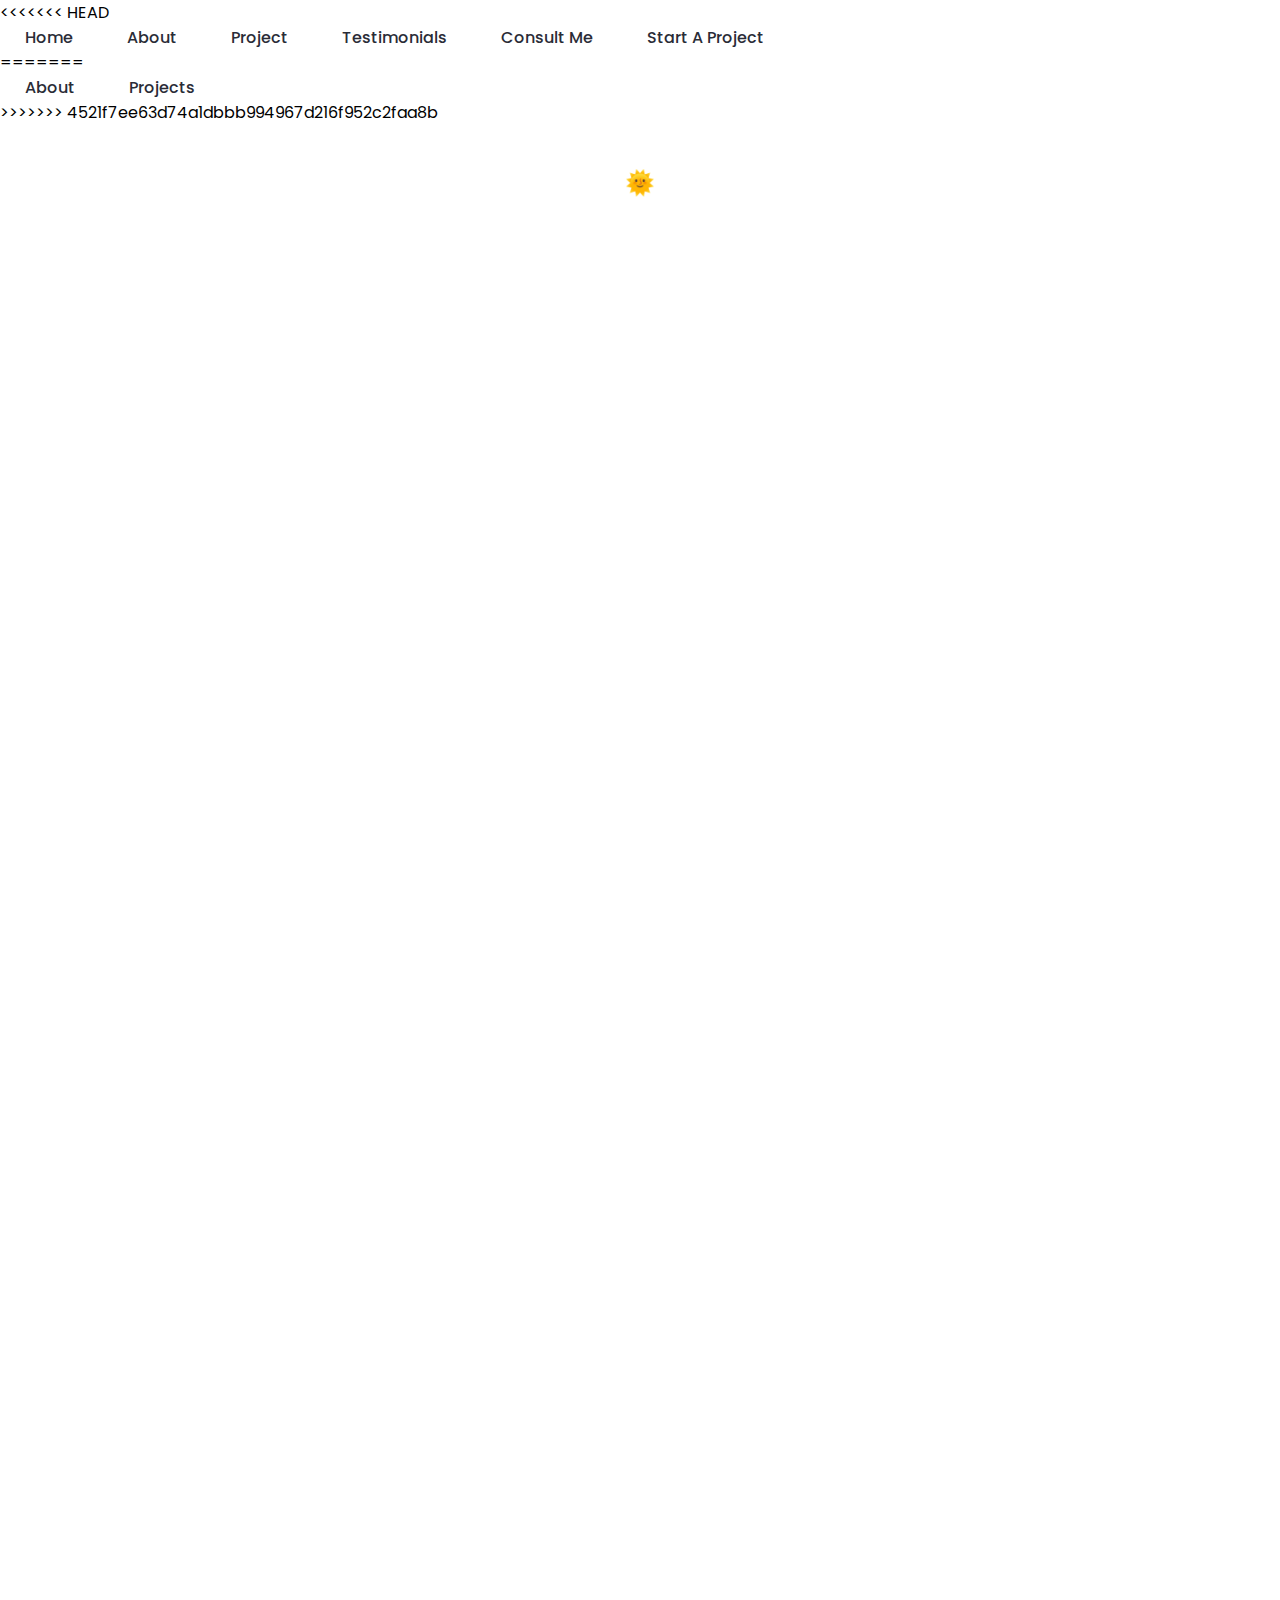
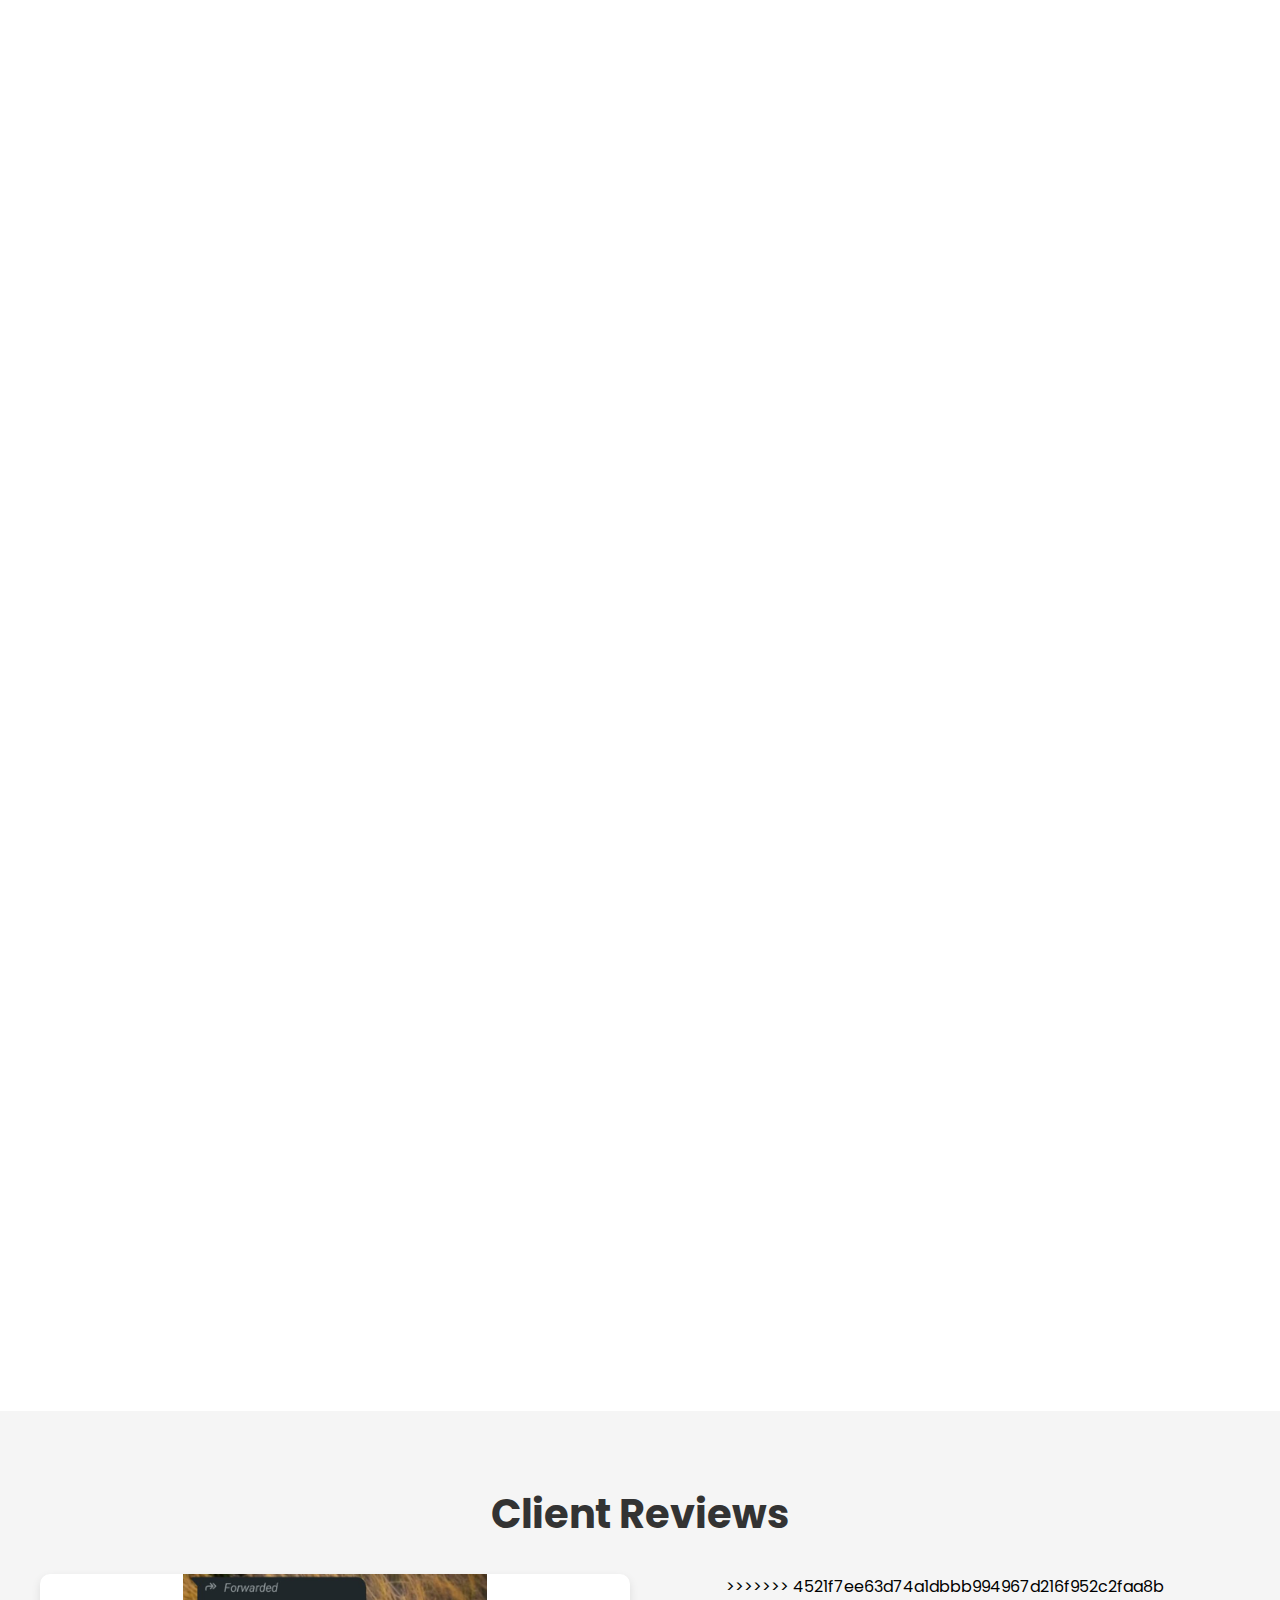
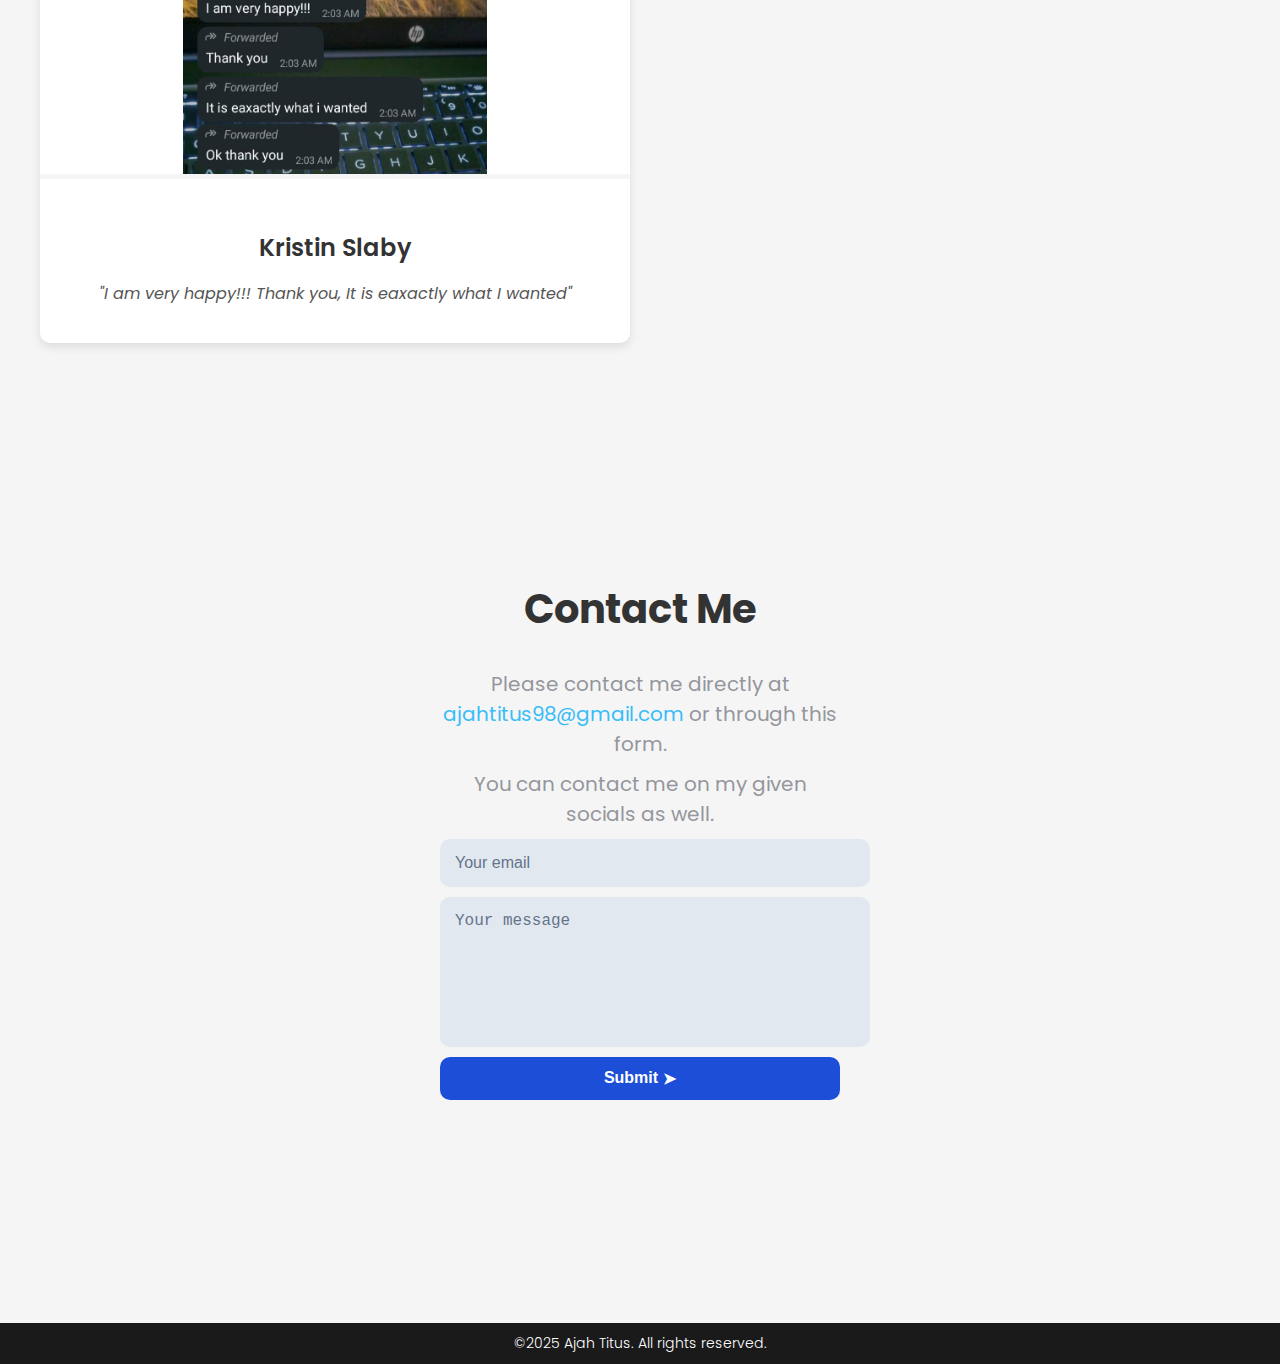
==== index.html @ f2bae0a9 "resolve conflicts" ====
<!DOCTYPE html>
<html lang="en">
  <head>
    <meta charset="UTF-8" />
    <meta name="viewport" content="width=device-width, initial-scale=1.0" />
    <title>Ajah Titus Portfolio</title>
    <link rel="icon" href="image/favicon.jpg" type="image/png" />
    <link rel="stylesheet" href="styles.css" />

    <link
      href="https://fonts.googleapis.com/css2?family=Poppins:wght@300;400;600&display=swap"
      rel="stylesheet"
    />
    <!-- AOS CSS -->
    <link
      href="https://cdn.jsdelivr.net/npm/aos@2.3.4/dist/aos.css"
      rel="stylesheet"
    />

    <!-- AOS JavaScript -->
    <script src="https://cdn.jsdelivr.net/npm/aos@2.3.4/dist/aos.js"></script>
  </head>
  <body>
    <!-- Navbar -->
<<<<<<< HEAD
    <div class="navbar">
      <div class="navbar-links" id="navbarLinks">
        <a href="index.html">Home</a>
        <a href="index.html#about">About</a>
        <a href="index.html#projects">Project</a>
        <a href="index.html#testimonials">Testimonials</a>
        <a href="consult-me.html">Consult Me</a>
        <a href="start-a-project.html">Start A Project</a>
      </div>
      <div class="menu-icon" id="menuIcon">☰</div>
      <div class="dropdown-menu" id="dropdownMenu">
        <a href="/index.html">Home</a>
        <a href="index.html#about">About</a>
        <a href="index.html#projects">Project</a>
        <a href="index.html#testimonials">Testimonials</a>
        <a href="start-a-project.html">Start A Project</a>
      </div>
    </div>
=======
<div class="navbar">
  <div class="navbar-links" id="navbarLinks">
    <a href="#about">About</a>
    <a href="#projects">Projects</a>
  </div>
  <div class="menu-icon" id="menuIcon">☰</div>
  <div class="dropdown-menu" id="dropdownMenu">
    <a href="#about">About</a>
    <a href="#projects">Projects</a>
  </div>
</div>
>>>>>>> 4521f7ee63d74a1dbbb994967d216f952c2faa8b

    <!-- Dark mode toggle button -->
    <div class="darkmode-switch" id="darkmodeSwitch">
      <label for="darkmode-toggle" id="darkmode-icon">🌞</label>
      <input type="checkbox" id="darkmode-toggle" />
    </div>

    <!-- Main Content -->
    <div class="container">
      <div class="text-section">
        <div class="greeting" id="greeting">
          <p>Hi there! 👋</p>
          <button id="dismissGreeting">Dismiss</button>
        </div>

        <div class="header" data-aos="fade-down">HI!</div>
        <div class="name" data-aos="fade-up" data-aos-delay="200">
          <span class="name-prefix">MY NAME IS </span>
          <span class="name-main">AJAH TITUS</span>
        </div>
<<<<<<< HEAD
        <div class="description" data-aos="fade-up" data-aos-delay="400">
=======
        <div class="description">
>>>>>>> 4521f7ee63d74a1dbbb994967d216f952c2faa8b
          A Full-Stack developer with a focus on both frontend and backend
          development for websites, and I find great enjoyment in building and
          coding web applications.
        </div>
<<<<<<< HEAD

        <div class="cta-section" data-aos="zoom-in" data-aos-delay="600">
          <a href="#contact-title" class="primary-btn">Contact me here →</a>
          <button
            class="secondary-btn"
            onclick="window.location.href='https://titus-dev.vercel.app//cv/Ajah-Titus-CV.pdf'"
          >
            Download Resume
            <img
              src="icon/download.gif"
              alt="Download Icon"
              width="16"
              height="16"
            />
          </button>

          <div class="social-icons" data-aos="fade-up" data-aos-delay="800">
            <a
              href="https://www.linkedin.com/in/ajah-titus-836078255/"
              target="_blank"
              class="social-icon"
            >
              <img
                src="icon/linkedin-svgrepo-com.svg"
                alt="LinkedIn"
                width="24"
                height="24"
              />
            </a>
            <a
              href="https://github.com/ajahtitus/"
              target="_blank"
              class="social-icon"
            >
              <img
                src="icon/icons8-github.svg"
                alt="GitHub"
                width="24"
                height="24"
              />
            </a>
            <a
              href="https://x.com/NoHitchCode"
              target="_blank"
              class="social-icon"
            >
              <img
                src="icon/icons8-x.svg"
                alt="Close Icon"
                width="24"
                height="24"
              />
            </a>
          </div>
        </div>
=======
        <div class="socials">
          <a href="https://github.com/ajahtitus/" target="_blank">
            <img src="icon/icons8-github.svg" alt="GitHub" width="24" height="24">
          </a>
          <a href="https://www.facebook.com/titus.ajah.108" target="_blank">
            <img src="icon/facebook-svgrepo-com.svg" alt="Facebook" width="24" height="24">
          </a>
          <a href="https://x.com/NoHitchCode" target="_blank">
            <img src="icon/icons8-x.svg" alt="Twitter" width="24" height="24">
          </a>
          <a href="https://www.linkedin.com/in/ajah-titus-836078255/" target="_blank">
            <img src="icon/linkedin-svgrepo-com.svg" alt="LinkedIn" width="24" height="24">
          </a>
          <a href="#" target="_blank">
            <img src="icon/profile-svgrepo-com.svg" alt="Resume" width="24" height="24">
          </a>
        </div>        
        
>>>>>>> 4521f7ee63d74a1dbbb994967d216f952c2faa8b
      </div>
      <div class="emoji" data-aos="flip-left" data-aos-delay="1000">
        <img src="image/avatar-image.png" alt="Avatar" />
      </div>
    </div>
    <div
      class="about-me-container"
      style="
        display: flex;
        gap: 50px;
        margin-top: 40px;
        align-items: flex-start;
        max-width: 1200px;
        margin: 0 auto;
      "
    >
      <!-- Image Section -->
      <div class="about-image" style="flex: 1; text-align: center">
        <img
          src="image/about-image.jpeg"
          alt="About Image"
          style="width: 100%; max-width: 300px; border-radius: 10px"
        />
        <!-- My Skills -->
      </div>

      <!-- About Me Section -->
      <div
        id="about"
        class="about-me-text"
        style="flex: 2; text-align: left"
        data-aos="fade-up"
        data-aos-delay="200"
      >
        <h2
          style="font-size: 2rem; font-weight: bold; margin-bottom: 20px"
          data-aos="fade-up"
          data-aos-delay="400"
        >
          About Me
        </h2>
<<<<<<< HEAD
        <p
          style="font-size: 1.1rem; line-height: 1.8; max-width: 700px"
          data-aos="fade-up"
          data-aos-delay="600"
        >
          I am a passionate Full-Stack software developer with over six years of
          experience in the industry, based in Nigeria. My expertise spans PHP,
          jQuery, Bootstrap, HTML, and CSS. I enjoy building web applications
          and am always eager to learn new technologies. I have excellent
          communication skills, which enables me to effectively communicate with
          people from diverse backgrounds. I'm open to job opportunities where I
          can contribute my skills, learn, and grow. If you have an opportunity
          that aligns with my experience, feel free to reach out! <br />
=======
        <p style="font-size: 1.1rem; line-height: 1.8; max-width: 700px">
          I am a passionate Full-Stack software developer with over six years of 
          experience in the industry, based in Nigeria. My expertise spans PHP, jQuery, Bootstrap,
          HTML, and CSS. I enjoy building web applications and am always eager
          to learn new technologies. I have excellent communication skills,
          which enables me to effectively communicate with people from diverse
          backgrounds. I'm open to job opportunities where I can contribute my
          skills, learn, and grow. If you have an opportunity that aligns with
          my experience, feel free to reach out! <br />
>>>>>>> 4521f7ee63d74a1dbbb994967d216f952c2faa8b
          <br />
          I’m currently learning...
        </p>
        <span
          class="font-bold text-primaryBlue"
          data-aos="fade-up"
          data-aos-delay="800"
          >ReactJs and NodeJs</span
        >
      </div>
    </div>
    <div class="skills-section" data-aos="fade-up" data-aos-delay="200">
      <h3>My skills</h3>
      <div class="skills-grid">
        <div class="skill-card" data-aos="zoom-in" data-aos-delay="400">
          <img
            src="https://cdn-icons-png.flaticon.com/512/732/732212.png"
            alt="HTML"
          />
          <span>HTML</span>
        </div>
        <div class="skill-card" data-aos="zoom-in" data-aos-delay="500">
          <img
            src="https://cdn-icons-png.flaticon.com/512/732/732190.png"
            alt="CSS"
          />
          <span>CSS</span>
        </div>
        <div class="skill-card" data-aos="zoom-in" data-aos-delay="600">
          <img
            src="https://cdn-icons-png.flaticon.com/512/5968/5968292.png"
            alt="JavaScript"
          />
          <span>JavaScript</span>
        </div>
        <div class="skill-card" data-aos="zoom-in" data-aos-delay="700">
          <img
            src="https://cdn-icons-png.flaticon.com/512/1126/1126012.png"
            alt="Bootstrap"
          />
          <span>Bootstrap</span>
        </div>
        <div class="skill-card" data-aos="zoom-in" data-aos-delay="800">
          <img
            src="https://cdn-icons-png.flaticon.com/512/5968/5968617.png"
            alt="Tailwind CSS"
          />
          <span>Tailwind</span>
        </div>
        <div class="skill-card" data-aos="zoom-in" data-aos-delay="900">
          <img src="icon/git.svg" alt="Git" />
          <span>Git</span>
        </div>
        <div class="skill-card" data-aos="zoom-in" data-aos-delay="1000">
          <img
            src="https://cdn-icons-png.flaticon.com/512/733/733553.png"
            alt="GitHub"
          />
          <span>GitHub</span>
        </div>
        <div class="skill-card" data-aos="zoom-in" data-aos-delay="1100">
          <img
            src="https://cdn-icons-png.flaticon.com/512/919/919851.png"
            alt="VSCode"
          />
          <span>VsCode</span>
        </div>
        <div class="skill-card" data-aos="zoom-in" data-aos-delay="1200">
          <img src="icon/wordpress.svg" alt="Wordpress" />
          <span>Wordpress</span>
        </div>
        <div class="skill-card" data-aos="zoom-in" data-aos-delay="1300">
          <img
            src="https://cdn-icons-png.flaticon.com/512/5968/5968753.png"
            alt="Wix"
          />
          <span>Wix</span>
        </div>
        <div class="skill-card" data-aos="zoom-in" data-aos-delay="1400">
          <img src="icon/laravel.svg" alt="Laravel" />
          <span>Laravel</span>
        </div>
      </div>
    </div>
    <!-- Projects Section -->
<<<<<<< HEAD
    <div
      id="projects"
      class="projects-section"
      data-aos="fade-up"
      data-aos-delay="200"
    >
      <h3>Projects</h3>
      <div class="projects-grid">
        <!-- Project 1 -->
        <div class="project-card" data-aos="zoom-in" data-aos-delay="400">
          <img
            src="image/project1.png"
            alt="YurilyteCorps"
            class="project-image"
          />
          <div class="project-content">
            <h4 class="project-title">YurilyteCorps</h4>
            <p class="project-description">
              This is a simple website built to highlight services that help
              VTubers connect with resources and grow their virtual talent.
            </p>
            <div class="project-tags">Javascript | Wix | Velo</div>
            <a
              class="project-link"
              href="https://www.yurilytecorp.org/talents"
              target="_blank"
              >View Project ↗</a
            >
          </div>
        </div>

        <!-- Project 2 -->
        <div class="project-card" data-aos="zoom-in" data-aos-delay="500">
          <img
            src="image/project6.JPG"
            alt="Odek Partner"
            class="project-image"
          />
          <div class="project-content">
            <h4 class="project-title">Odek Partner</h4>
            <p class="project-description">
              This website showcases Odek Partner's travel offerings, featuring
              seamless navigation, detailed tours, inviting designs, and easy
              client connections.
            </p>
            <div class="project-tags">Javascript | Php | Laravel</div>
            <a
              class="project-link"
              href="https://www.odekpartner.com"
              target="_blank"
              >View Project ↗</a
            >
          </div>
        </div>

        <!-- Project 3 -->
        <div class="project-card" data-aos="zoom-in" data-aos-delay="600">
          <img
            src="image/project2.png"
            alt="Kristin Slaby"
            class="project-image"
          />
          <div class="project-content">
            <h4 class="project-title">Kristin Slaby</h4>
            <p class="project-description">
              This website showcases the work of Kristin Slaby, a talented New
              York-based photographer, featuring a beautifully designed gallery
              and contact information to connect with clients.
            </p>
            <div class="project-tags">Javascript | Wix</div>
            <a
              class="project-link"
              href="https://www.kristinslaby.photography"
              target="_blank"
              >View Project ↗</a
            >
          </div>
        </div>

        <!-- Project 4 -->
        <div class="project-card" data-aos="zoom-in" data-aos-delay="700">
          <img
            src="image/project3.png"
            alt="Stem Learning"
            class="project-image"
          />
          <div class="project-content">
            <h4 class="project-title">Stem Learning</h4>
            <p class="project-description">
              An eLearning platform for coding, providing interactive lessons
              and hands-on projects to help learners master programming skills.
            </p>
            <div class="project-tags">Php | Mysql | Javascript</div>
            <a
              class="project-link"
              href="https://meenahcode.com/"
              target="_blank"
              >View Project ↗</a
            >
          </div>
        </div>

        <!-- Project 5 -->
        <div class="project-card" data-aos="zoom-in" data-aos-delay="800">
          <img
            src="image/project4.png"
            alt="Courier Website"
            class="project-image"
          />
          <div class="project-content">
            <h4 class="project-title">Courier Website</h4>
            <p class="project-description">
              A courier service offering fast, secure, and reliable deliveries
              with real-time tracking for your peace of mind.
            </p>
            <div class="project-tags">JavaScript | Php | Mysql</div>
            <a
              class="project-link"
              href="https://vaultwayexpress.com/"
              target="_blank"
              >View Project ↗</a
            >
          </div>
        </div>

        <!-- Project 6 -->
        <div class="project-card" data-aos="zoom-in" data-aos-delay="900">
          <img
            src="image/project5.png"
            alt="Finance Tracker"
            class="project-image"
          />
          <div class="project-content">
            <h4 class="project-title">Finance Tracker</h4>
            <p class="project-description">
              A financial management tool that helps you budget, save, and track
              expenses effectively.
            </p>
            <div class="project-tags">Javascript | Css</div>
            <a class="project-link" href="#" target="_blank">View Project ↗</a>
          </div>
        </div>
      </div>
    </div>
    <section id="testimonials" class="client-testimonials">
      <h2>Client Testimonials</h2>
      <div class="testimonials-container">
        <div class="testimonial-card">
          <img src="image/client3.png" alt="Yurinluck" />
          <p>
            "I find Titus to be a refreshing individual and as a partner on Wix
            he delivers great service and also communicates effectively. Overall
            he proves himself to be a good individual to work with. Here are the
            qualities he possesses. He possesses flexibility and great time
            management. Among other things he seems to have quite the forte in
            dealing with requests even with mine as it is a bit different from
            what he might deal with but nevertheless he strives to meet customer
            service and excels in delivery. Thanks to Titus and I hope this
            inspires you to work with him."
          </p>
          <div class="client-name">Yurinluck</div>
          <div class="client-title">Founder of Yurilyte Corps</div>
        </div>

        <div class="testimonial-card">
          <img src="image/client2.jpeg" alt="Kristin Slaby" />
          <p>"I am very happy!!! Thank you, It is eaxactly what I wanted"</p>
          <div class="client-name">Kristin Slaby</div>
          <div class="client-title">Founder KristinSlaby Photography</div>
        </div>
=======
<div id="projects" class="projects-section">
  <h3>Projects</h3>
  <div class="projects-grid">
    <!-- Project 1 -->
    <div class="project-card">
      <img src="image/project1.png" alt="YurilyteCorps" class="project-image" />
      <div class="project-content">
        <h4 class="project-title">YurilyteCorps</h4>
        <p class="project-description">
          This is a simple website built to highlight services that help
          VTubers connect with resources and grow their virtual talent.
        </p>
        <div class="project-tags">Javascript | Wix | Velo</div>
        <a class="project-link" href="https://www.yurilytecorp.org/talents" target="_blank">View Project ↗</a>
      </div>
    </div>

    <!-- Project 2 -->
    <div class="project-card">
      <img src="image/project6.JPG" alt="Odek Partner" class="project-image" />
      <div class="project-content">
        <h4 class="project-title">Odek Partner</h4>
        <p class="project-description">
          This website showcases Odek Partner's travel offerings, featuring
          seamless navigation, detailed tours, inviting designs, and easy
          client connections.
        </p>
        <div class="project-tags">Javascript | Php | Laravel</div>
        <a class="project-link" href="https://www.odekpartner.com" target="_blank">View Project ↗</a>
      </div>
    </div>

    <!-- Project 3 -->
    <div class="project-card">
      <img src="image/project2.png" alt="Kristin Slaby" class="project-image" />
      <div class="project-content">
        <h4 class="project-title">Kristin Slaby</h4>
        <p class="project-description">
          This website showcases the work of Kristin Slaby, a talented New
          York-based photographer, featuring a beautifully designed gallery
          and contact information to connect with clients.
        </p>
        <div class="project-tags">Javascript | Wix</div>
        <a class="project-link" href="https://www.kristinslaby.photography" target="_blank">View Project ↗</a>
      </div>
    </div>

    <!-- Project 4 -->
    <div class="project-card">
      <img src="image/project3.png" alt="Stem Learning" class="project-image" />
      <div class="project-content">
        <h4 class="project-title">Stem Learning</h4>
        <p class="project-description">
          An eLearning platform for coding, providing interactive lessons
          and hands-on projects to help learners master programming skills.
        </p>
        <div class="project-tags">Php | Mysql | Javascript</div>
        <a class="project-link" href="https://meenahcode.com/" target="_blank">View Project ↗</a>
      </div>
    </div>

    <!-- Project 5 -->
    <div class="project-card">
      <img src="image/project4.png" alt="Courier Website" class="project-image" />
      <div class="project-content">
        <h4 class="project-title">Courier Website</h4>
        <p class="project-description">
          A courier service offering fast, secure, and reliable deliveries
          with real-time tracking for your peace of mind.
        </p>
        <div class="project-tags">JavaScript | Php | Mysql</div>
        <a class="project-link" href="https://vaultwayexpress.com/" target="_blank">View Project ↗</a>
      </div>
    </div>

    <!-- Project 6 -->
    <div class="project-card">
      <img src="image/project5.png" alt="Finance Tracker" class="project-image" />
      <div class="project-content">
        <h4 class="project-title">Finance Tracker</h4>
        <p class="project-description">
          A financial management tool that helps you budget, save, and track
          expenses effectively.
        </p>
        <div class="project-tags">Javascript | Css</div>
        <a class="project-link" href="#" target="_blank">View Project ↗</a>
      </div>
    </div>
  </div>
</div>
      </div>
    </div>
    <section class="client-reviews">
      <h2 class="reviews-title">Client Reviews</h2>
      <div class="reviews-container">
        <div class="review-card">
          <img src="image/client2.jpeg" alt="Client 1" class="client-image" onclick="openModal(this)">
          <div class="review-content">
            <h3 class="client-name">Kristin Slaby</h3>
            <p class="review-text">"I am very happy!!! Thank you, It is eaxactly what I wanted"</p>
          </div>
        </div>
>>>>>>> 4521f7ee63d74a1dbbb994967d216f952c2faa8b
      </div>
    </section>
    <section class="contact-section">
      <div class="contact-container">
        <h2 id="contact-title" class="contact-title">Contact Me</h2>
        <p>
          Please contact me directly at
          <a href="mailto:ajahtitus98@gmail.com">ajahtitus98@gmail.com</a> or
          through this form.
          <span>You can contact me on my given socials as well.</span>
        </p>
        <form action="https://formspree.io/f/manngqkn" method="POST">
          <input type="email" name="email" placeholder="Your email" required />
          <textarea
            name="message"
            placeholder="Your message"
            rows="5"
            required
          ></textarea>
          <button type="submit">Submit <span class="arrow">➤</span></button>
        </form>
      </div>
    </section>

    <footer class="footer-container">
      <div class="footer-text">©2025 Ajah Titus. All rights reserved.</div>
    </footer>
    <button id="back-to-top" title="Go to top">↑</button>
  </body>
  <script src="script.js"></script>
  <script>
    // Get the checkbox input and dark mode switch container
    const darkModeToggle = document.getElementById("darkmode-toggle");
    const darkModeSwitch = document.getElementById("darkmodeSwitch");

    // Check if dark mode was previously enabled
    if (localStorage.getItem("darkMode") === "enabled") {
      document.body.classList.add("dark-mode");
      darkModeToggle.checked = true; // Keep the checkbox checked
    }

    // Toggle dark mode on checkbox change
    darkModeToggle.addEventListener("change", () => {
      document.body.classList.toggle("dark-mode");

      if (document.body.classList.contains("dark-mode")) {
        localStorage.setItem("darkMode", "enabled");
      } else {
        localStorage.setItem("darkMode", "disabled");
      }
    });
  </script>

  <script>
    const menuIcon = document.getElementById("menuIcon");
    const dropdownMenu = document.getElementById("dropdownMenu");

    menuIcon.addEventListener("click", () => {
      dropdownMenu.classList.toggle("active");
    });

    window.addEventListener("click", (event) => {
      if (event.target !== menuIcon && !dropdownMenu.contains(event.target)) {
        dropdownMenu.classList.remove("active");
      }
    });
  </script>
  <script>
    const greetingElement = document.getElementById("greeting");
    const dismissButton = document.getElementById("dismissGreeting");

    function getGreeting() {
      const hour = new Date().getHours();
      let greeting = "";

      if (hour >= 5 && hour < 12) {
        greeting = "Good Morning!";
      } else if (hour >= 12 && hour < 18) {
        greeting = "Good Afternoon!";
      } else {
        greeting = "Good Evening!";
      }

      greetingElement.querySelector("p").textContent = greeting + " 👋";
    }

    getGreeting();

    setTimeout(() => {
      greetingElement.style.display = "none";
    }, 5000);

    dismissButton.addEventListener("click", () => {
      greetingElement.style.display = "none";
    });
  </script>
  <script>
    // Show or hide the button based on scroll position
    const backToTopButton = document.getElementById("back-to-top");

    window.addEventListener("scroll", () => {
      if (window.scrollY > 200) {
        backToTopButton.classList.add("show");
      } else {
        backToTopButton.classList.remove("show");
      }
    });

    // Scroll smoothly to the top when the button is clicked
    backToTopButton.addEventListener("click", () => {
      window.scrollTo({
        top: 0,
        behavior: "smooth",
      });
    });
  </script>
  <script>
    // Check if dark mode was previously enabled from localStorage
    window.addEventListener("load", () => {
      const darkModeToggle = document.getElementById("darkmode-toggle");
      const body = document.body;
      const icon = document.getElementById("darkmode-icon");

      // Get the saved mode from localStorage
      const isDarkMode = localStorage.getItem("darkMode") === "enabled";

      if (isDarkMode) {
        body.classList.add("darkmode"); // Enable dark mode
        darkModeToggle.checked = true; // Keep checkbox checked
        icon.textContent = "🌙"; // Set icon to moon
      } else {
        body.classList.remove("darkmode"); // Disable dark mode
        darkModeToggle.checked = false; // Keep checkbox unchecked
        icon.textContent = "🌞"; // Set icon to sun
      }

      // Listen for changes in the dark mode toggle
      darkModeToggle.addEventListener("change", function () {
        if (this.checked) {
          body.classList.add("darkmode"); // Enable dark mode
          localStorage.setItem("darkMode", "enabled"); // Save the state
          icon.textContent = "🌙"; // Change icon to moon
        } else {
          body.classList.remove("darkmode"); // Disable dark mode
          localStorage.setItem("darkMode", "disabled"); // Save the state
          icon.textContent = "🌞"; // Change icon to sun
        }
      });
    });
  </script>
  <script>
    AOS.init({
      duration: 1200, // Duration of the animation (in milliseconds)
      once: true, // Animation happens once when scrolled into view
      easing: "ease-in-out", // Smooth animation
    });
  </script>
</html>
---- styles.css ----
body {
  margin: 0;
  font-family: "Poppins", sans-serif;
<<<<<<< HEAD
  background: linear-gradient(to right, #dcd8fb, #fbe4e6);
=======
  background-color: #fff;
>>>>>>> 4521f7ee63d74a1dbbb994967d216f952c2faa8b
  color: #373737;
  overflow-x: hidden;
}
html {
  scroll-behavior: smooth;
}

#about {
  scroll-margin-top: 70px;
}

<<<<<<< HEAD
.social-icons-container {
  display: flex;
  justify-content: center;
  align-items: center;
  margin-top: 20px;
}
.social-icons-wrapper {
  display: flex;
  gap: 20px;
}
.social-icon {
  display: flex;
  justify-content: center;
  align-items: center;
}
.social-icon-link img {
  width: 32px; /* Adjust size as needed */
  height: 32px; /* Maintain aspect ratio */
}
.social-icon-link:hover img {
  opacity: 0.7; /* Add hover effect */
}

=======
>>>>>>> 4521f7ee63d74a1dbbb994967d216f952c2faa8b
.navbar {
  display: flex;
  justify-content: center; /* Center content horizontally */
  align-items: center;
  padding: 10px 30px; /* Adjust padding for a better look */
  background: #ffffff; /* White background for the navbar */
  position: sticky;
  top: 0;
  z-index: 10;
  border-radius: 30px; /* Rounded corners similar to the screenshot */
  box-shadow: 0 4px 8px rgba(0, 0, 0, 0.1); /* Soft shadow for depth */
  margin: 20px auto; /* Center the navbar vertically with some space */
  max-width: 65%; /* Ensure the navbar doesn't stretch too wide */
}

/* Optional: Style for the navbar links */
.navbar a {
  text-decoration: none; /* Remove underlines */
  color: #333; /* Neutral text color */
  margin: 0 15px; /* Space between links */
  font-weight: 500; /* Slightly bold */
  transition: color 0.3s ease, background-color 0.3s ease;
}

/* Add hover effect for links */
.navbar a:hover {
  color: #000; /* Darker text on hover */
  background-color: #f2f2f2; /* Light background for hover effect */
  padding: 5px 10px;
  border-radius: 15px; /* Rounded effect for link hover */
}

.footer-container {
  padding: 10px 0;
  background-color: #1a1a1a;
  color: #ffffff;
  text-align: center;
}

.footer-text {
  font-size: 14px;
  font-weight: 300;
}

@media (max-width: 640px) {
  .footer-text {
    font-size: 16px;
  }
}

<<<<<<< HEAD
/* General body styling for dark mode */
=======
>>>>>>> 4521f7ee63d74a1dbbb994967d216f952c2faa8b
body.dark-mode {
  background: radial-gradient(
    circle at center,
    #1c1f33,
    #12121c
  ); /* Gradient background */
  color: #e0e0e0; /* Light text color */
  transition: background 0.3s ease, color 0.3s ease; /* Smooth transitions */
}

/* Name prefix text in dark mode */
body.dark-mode .name-prefix {
  color: #ffffff;
}

<<<<<<< HEAD
/* Dark mode styles for navbar links */
body.darkmode .navbar-links a {
  color: #ffffff; /* Set default text color in dark mode */
}

body.darkmode .navbar-links a:hover {
  background: #f4eff0; /* Keep the existing background color in dark mode */
  color: #1f2937; /* Change text color to #1F2937 on hover in dark mode */
}

body.dark-mode .name-main {
  color: #ffffff;
}
body.dark-mode .dropdown-menu.active {
  color: #000;
}

/* Projects section in dark mode */
body.dark-mode .projects-section {
  background: none; /* Inherit body gradient */
  color: #e0e0e0; /* Light text */
}
body.dark-mode .skill-card {
  color: #333;
}

body.dark-mode .projects-section h3,
body.dark-mode .projects-section p,
body.dark-mode .projects-section .project-title,
body.dark-mode .projects-section .project-description,
body.dark-mode .projects-section .project-tags {
  color: #e0e0e0; /* Consistent text color */
}

/* Project card in dark mode */
body.dark-mode .project-card {
  background-color: #1e1e1e; /* Dark background for cards */
  color: #e0e0e0; /* Light text */
  box-shadow: 0 4px 8px rgba(0, 0, 0, 0.5); /* Subtle shadow */
  border-radius: 10px; /* Rounded corners for cards */
  transition: background 0.3s ease, color 0.3s ease; /* Smooth transitions */
}

body.dark-mode .contact-section {
  background-color: #1c1f33; /* Dark background for the section */
  color: #e0e0e0; /* Light text color */
  padding: 20px; /* Add some padding for spacing */
  border-radius: 10px; /* Rounded corners for the section */
  box-shadow: 0 4px 8px rgba(0, 0, 0, 0.5); /* Subtle shadow for depth */
  transition: background 0.3s ease, color 0.3s ease; /* Smooth transitions */
}

/* Project tags in dark mode */
body.dark-mode .project-tags {
  color: #b0b0b0; /* Muted color for tags */
}

/* Project link styling in dark mode */
body.dark-mode .project-link {
  color: #4e9fff; /* Accent color for links */
  text-decoration: none;
}

body.dark-mode .project-link:hover {
  text-decoration: underline; /* Visual feedback for hover */
}

/* Greeting section in dark mode */
body.dark-mode #greeting {
  color: #ffffff; /* White text */
  background-color: #333; /* Dark background */
  border-radius: 10px; /* Add rounded corners */
  padding: 10px; /* Add some padding for spacing */
  transition: background 0.3s ease, color 0.3s ease;
}

body.dark-mode #greeting button {
  background-color: #00bcd4; /* Accent color */
  color: #ffffff; /* White text */
  border: none;
  padding: 8px 12px;
  border-radius: 5px;
  transition: background 0.3s ease;
}

body.dark-mode #greeting button:hover {
  background-color: #00a3b4; /* Slightly darker accent on hover */
}

/* Additional consistency for other dark mode elements */
body.dark-mode .navbar {
  background: rgba(28, 31, 51, 0.9); /* Semi-transparent dark navbar */
  color: #ffffff;
}

body.dark-mode .navbar a {
  color: #fff;
}

body.dark-mode .navbar a:hover {
  color: #1f2937; /* Brighter on hover */
}
/* Dark mode styles for the Client Reviews section */
body.dark-mode .client-reviews {
  background-color: #1c1f33; /* Dark background for the section */
  color: #e0e0e0; /* Light text color */
  padding: 20px; /* Add some padding for spacing */
  border-radius: 10px; /* Rounded corners for the section */
  box-shadow: 0 4px 8px rgba(0, 0, 0, 0.5); /* Subtle shadow for depth */
  transition: background 0.3s ease, color 0.3s ease; /* Smooth transitions */
}

body.dark-mode .reviews-title {
  color: #ffffff; /* Bright text color for the title */
  text-align: center;
  margin-bottom: 20px;
}

body.dark-mode .contact-title {
  color: #ffffff; /* Bright text color for the title */
  text-align: center;
  margin-bottom: 20px;
}

body.dark-mode .reviews-container {
  display: flex;
  flex-wrap: wrap;
  justify-content: center; /* Center the review cards */
  gap: 20px; /* Add spacing between cards */
}

body.dark-mode .review-card {
  background-color: #2a2d45; /* Slightly lighter dark background for cards */
  color: #e0e0e0; /* Light text */
  border-radius: 10px; /* Rounded corners for cards */
  box-shadow: 0 4px 8px rgba(0, 0, 0, 0.3); /* Subtle shadow for cards */
  padding: 15px;
  width: 300px; /* Set a consistent width for cards */
  transition: background 0.3s ease, color 0.3s ease;
}

body.dark-mode .review-content {
  text-align: center;
}

body.dark-mode .client-name {
  color: #ffffff; /* Bright text for client names */
  font-weight: bold;
  margin-bottom: 10px;
}

body.dark-mode .review-text {
  color: #d3d3d3; /* Softer color for review text */
  font-style: italic; /* Optional styling for quotes */
}

/* Add hover effects for interactivity */
body.dark-mode .review-card:hover {
  background-color: #343752; /* Slightly lighter shade on hover */
  transform: scale(1.02); /* Subtle zoom effect */
  transition: transform 0.2s ease, background 0.3s ease;
}

=======
>>>>>>> 4521f7ee63d74a1dbbb994967d216f952c2faa8b
.navbar-links {
  display: flex;
  gap: 20px;
}

.navbar-links a {
  color: #2a2c37;
  text-decoration: none;
  font-size: 1rem;
  padding: 8px 10px;
  border-radius: 5px;
}

.navbar-links a:hover {
  background: #efeff4;
}

.menu-icon {
  display: none;
  font-size: 1.5rem;
  cursor: pointer;
  color: #fff;
}

.dropdown-menu {
  display: none;
  position: absolute;
  top: 60px;
  left: 50%;
  transform: translateX(-50%);
  background-color: #d3d3d3;
  border-radius: 8px;
  box-shadow: 0px 4px 8px rgba(0, 0, 0, 0.2);
  padding: 15px 20px;
  width: 80%;
  text-align: center;
  z-index: 100;
}

.dropdown-menu a {
  display: block;
  text-decoration: none;
  color: #000;
  padding: 10px;
  font-size: 1rem;
}

.dropdown-menu a:hover {
  background-color: #c0c0c0;
  border-radius: 5px;
}

.dropdown-menu.active {
  display: block;
}

@media (max-width: 768px) {
  .navbar-links {
    display: none;
  }

  .menu-icon {
    display: block;
  }
}

.darkmode-switch {
  text-align: center;
  margin-top: 40px;
}

#darkmode-toggle {
  margin-left: 10px;
}

.container {
  display: flex;
  justify-content: space-between;
  align-items: center;
  padding: 50px 20px;
  max-width: 1200px;
  margin: 0 auto;
}

.text-section {
  flex: 1;
  max-width: 600px;
}

.emoji {
  flex: 1;
  display: flex;
  justify-content: center;
  align-items: center;
}

.emoji img {
  width: 200px;
  border-radius: 50%;
}

.header {
  font-size: 2.5rem;
  font-weight: bold;
  margin: 0;
  letter-spacing: 2px;
  text-align: left;
}

.name {
  font-size: 2rem;
  margin: 10px 0;
  text-transform: uppercase;
  text-align: left;
}
.name-prefix {
  color: #000;
}

.name-main {
  color: #1b1b83;
}

.description {
  font-size: 1.1rem;
  line-height: 1.6;
  margin: 20px 0;
  text-align: left;
}

.socials {
  display: flex;
  gap: 30px;
  margin-top: 20px;
}

.socials a {
  width: 50px;
  height: 50px;
  display: flex;
  justify-content: center;
  align-items: center;
  transition: transform 0.3s, color 0.3s;
}

.socials a img {
  width: 100%;
  height: 100%;
  transition: transform 0.3s;
}

.socials a:hover {
  color: #00bcd4;
  transform: scale(1.2);
}

.socials a:hover img {
  transform: scale(1.1);
}

@media (max-width: 768px) {
  .container {
    flex-direction: column;
    text-align: center;
  }

  .text-section {
    max-width: 100%;
  }

  .emoji {
    margin-top: 20px;
  }

  .emoji img {
    width: 150px;
  }
}
.skills-section {
  width: 90%;
  max-width: 1200px;
  margin: auto;
}

h3 {
  font-size: 1.8rem;
  font-weight: bold;
  margin-bottom: 20px;
}

.skills-grid {
  display: grid;
  grid-template-columns: repeat(auto-fit, minmax(150px, 1fr));
  gap: 20px;
}

.skill-card {
  background-color: #d3d3d3;
  padding: 10px 15px;
  border-radius: 8px;
  display: flex;
  align-items: center;
  box-shadow: 0px 4px 6px rgba(0, 0, 0, 0.3);
  transition: transform 0.2s;
}

.skill-card:hover {
  transform: translateY(-5px);
}

.skill-card img {
  height: 24px;
  margin-right: 10px;
}

.skill-card span {
  font-size: 1rem;
}
@media (max-width: 768px) {
  .about-me-container {
    flex-direction: column;
    align-items: center;
    text-align: center;
    gap: 20px;
    padding: 0 20px;
  }

  .about-image img {
    width: 80%;
    max-width: 250px;
  }

  .about-me-text {
    text-align: center;
    max-width: 90%;
    position: relative;
    padding: 0 10px;
  }

  .about-me-text h2 {
    position: relative;
    font-size: 2rem;
    font-weight: bold;
    margin-bottom: 20px;
  }

  .about-me-text h2::after {
    content: "";
    display: block;
    width: 60px;
    height: 3px;
    background-color: lightgreen;
    position: absolute;
    bottom: -10px;
    left: 0;
  }

  .about-me-text p {
    font-size: 1.1rem;
    line-height: 1.8;
  }
}
@media (max-width: 768px) {
  .about-image {
    flex: 1;
    text-align: center;
    margin: 0 auto;
  }

  .about-image img {
    width: 80%;
    max-width: 250px;
    border-radius: 10px;
  }
}
.text-primaryBlue {
  --tw-text-opacity: 1;
  color: hsl(227 45% 44% / var(--tw-text-opacity));
  font-weight: 700;
  font-size: 1.1rem;
}
.projects-section {
  background-color: #f5f5f5;
  color: #333;
  padding: 40px;
  border-radius: 12px;
  max-width: 1200px;
  margin: 40px auto;
  text-align: center;
  transition: background-color 0.3s, color 0.3s;
}

<<<<<<< HEAD
=======
body.dark-mode .projects-section {
  background-color: #1a1a1a; /* Dark mode background */
  color: #ffffff; /* Dark mode text color for the section */
}

body.dark-mode .projects-section h3,
body.dark-mode .projects-section p,
body.dark-mode .projects-section .project-title,
body.dark-mode .projects-section .project-description,
body.dark-mode .projects-section .project-tags {
  color: #ffffff; /* Ensure all text inside the section is white */
}

>>>>>>> 4521f7ee63d74a1dbbb994967d216f952c2faa8b
.projects-section h3 {
  font-size: 2.5rem;
  font-weight: bold;
  color: #373737;
  margin-bottom: 30px;
}

.projects-grid {
  display: grid;
  grid-template-columns: repeat(2, 1fr);
  gap: 30px;
  padding: 0;
}

.project-card {
  background-color: #1f2937;
  border-radius: 12px;
  overflow: hidden;
  transition: background-color 0.3s, color 0.3s;
  display: flex;
  flex-direction: column;
}

.project-card:hover {
  transform: translateY(-5px);
  box-shadow: 0 8px 20px rgba(0, 0, 0, 0.25);
}

.project-image {
  width: 100%;
  height: 200px;
  object-fit: cover;
}

.project-details {
  padding: 20px;
}

.project-title {
  font-size: 1.5rem;
  font-weight: bold;
  color: #ffffff;
  margin-bottom: 10px;
}

.project-description {
  font-size: 1rem;
  color: #cbd5e1;
  margin-bottom: 15px;
}

.project-tags {
  font-size: 0.9rem;
  color: #00bcd4;
  margin-bottom: 15px;
}

.project-link {
  font-size: 1rem;
  font-weight: bold;
  color: #00bcd4;
  text-decoration: none;
}

.project-link:hover {
  color: #ffffff;
}
<<<<<<< HEAD
=======
body.dark-mode .projects-section {
  background-color: #121212;
  color: #e0e0e0;
}

body.dark-mode .project-card {
  background-color: #1e1e1e;
  color: #e0e0e0;
}

body.dark-mode .project-tags {
  color: #b0b0b0;
}

body.dark-mode .project-link {
  color: #4e9fff;
}
>>>>>>> 4521f7ee63d74a1dbbb994967d216f952c2faa8b

@media (max-width: 768px) {
  .projects-grid {
    grid-template-columns: 1fr;
  }

  .project-image {
    height: 150px;
  }
}

.client-reviews {
  padding: 40px 20px;
  background-color: #f5f5f5;
  text-align: center;
}

.reviews-title {
  font-size: 2.5rem;
  font-weight: 700;
  color: #333;
  margin-bottom: 30px;
}
.contact-title {
  font-size: 2.5rem;
  font-weight: 700;
  color: #333;
  margin-bottom: 30px;
}

.reviews-container {
  display: grid;
  grid-template-columns: repeat(auto-fit, minmax(280px, 1fr));
  gap: 20px;
  max-width: 1200px;
  margin: 0 auto;
}

.review-card {
  background-color: #ffffff;
  border-radius: 10px;
  overflow: hidden;
  box-shadow: 0px 4px 10px rgba(0, 0, 0, 0.1);
  transition: transform 0.3s, box-shadow 0.3s;
}

.review-card:hover {
  transform: translateY(-5px);
  box-shadow: 0px 8px 15px rgba(0, 0, 0, 0.2);
}

.client-image {
  width: 100%;
  height: 200px;
  object-fit: contain;
  border-bottom: 5px solid #f5f5f5;
}

.review-content {
  padding: 20px;
}

.client-name {
  font-size: 1.5rem;
  font-weight: 600;
  margin-bottom: 10px;
  color: #333;
}

.review-text {
  font-size: 1rem;
  color: #555;
  line-height: 1.6;
  font-style: italic;
}

@media (max-width: 768px) {
  .reviews-title,
  .contact-title {
    font-size: 2rem;
  }

  .client-name {
    font-size: 1.2rem;
  }

  .review-text {
    font-size: 0.9rem;
  }
}
@keyframes fadeIn {
  0% {
    opacity: 0;
  }
  100% {
    opacity: 1;
  }
}

#greeting {
  font-size: 2rem;
  font-weight: bold;
  color: #333;
  margin: 20px 0;
  text-align: center;
  padding: 10px;
  background-color: #f0f0f0;
  border-radius: 8px;
  box-shadow: 0 4px 10px rgba(0, 0, 0, 0.1);
  opacity: 0; /* Initially hidden */
  animation: fadeIn 1s ease-out forwards;
}

#greeting p {
  margin: 0;
  text-transform: capitalize;
}

#greeting button {
  margin-top: 10px;
  padding: 8px 16px;
  background-color: #ff5733;
  border: none;
  color: #fff;
  font-size: 1rem;
  border-radius: 5px;
  cursor: pointer;
  transition: background-color 0.3s ease;
}

#greeting button:hover {
  background-color: #e03e1d;
}
<<<<<<< HEAD
/* Container for the entire section */
.cta-section {
  display: flex;
  align-items: center;
  justify-content: center;
  gap: 20px;
  margin-top: 20px;
}

/* Primary Button (Contact me here) */
.primary-btn {
  display: inline-block;
  padding: 10px 20px;
  background-color: #030712; /* Dark navy color */
  color: #ffffff;
  border: none;
  border-radius: 24px;
  font-size: 16px;
  font-weight: bold;
  text-decoration: none; /* Remove underline for links */
  text-align: center;
  cursor: pointer;
  position: relative;
  transition: transform 0.2s ease, box-shadow 0.2s ease;
  white-space: nowrap; /* Prevent text wrapping to the next line */
}

.primary-btn::after {
  margin-left: 8px; /* Space between text and arrow */
  font-size: 16px;
  display: inline-block;
  transition: transform 0.2s ease;
}

.primary-btn:hover {
  transform: scale(1.05);
  box-shadow: 0 4px 8px rgba(0, 0, 0, 0.2);
}

.primary-btn:hover::after {
  transform: translateX(4px); /* Move arrow slightly on hover */
}

/* Secondary Button (Download Resume) */
.secondary-btn {
  display: flex;
  align-items: center;
  gap: 8px; /* Space between text and icon */
  padding: 10px 20px;
  background-color: #ffffff; /* White background */
  color: #101820;
  border: none;
  border-radius: 24px;
  font-size: 16px;
  font-weight: bold;
  text-decoration: none; /* Remove underline for links */
  text-align: center;
  cursor: pointer;
  position: relative;
  transition: transform 0.2s ease, box-shadow 0.2s ease;
  white-space: nowrap; /* Prevent text wrapping to the next line */
}

.secondary-btn:hover {
  transform: scale(1.05);
  box-shadow: 0 4px 8px rgba(0, 0, 0, 0.2);
}

/* Social Icons Container */
.social-icons {
  display: flex;
  gap: 10px;
}

/* Individual Social Icon */
.social-icon {
  display: flex;
  align-items: center;
  justify-content: center;
  width: 48px;
  height: 48px;
  background-color: #ffffff; /* White background */
  border-radius: 50%; /* Circular shape */
  box-shadow: 0 4px 6px rgba(0, 0, 0, 0.1); /* Subtle shadow */
  transition: transform 0.2s ease, box-shadow 0.2s ease;
}

.social-icon:hover {
  transform: scale(1.1);
  box-shadow: 0 6px 8px rgba(0, 0, 0, 0.2);
}

.social-icon img {
  width: 24px;
  height: 24px;
}

@media (max-width: 600px) {
  .cta-section {
    flex-direction: column; /* Stack items vertically */
    gap: 10px; /* Reduce gap */
  }

  .primary-btn,
  .secondary-btn {
    font-size: 14px; /* Reduce button font size */
    padding: 8px 16px; /* Adjust padding for smaller screens */
  }

  .social-icon img {
    width: 20px; /* Adjust social icon size */
    height: 20px;
  }
}
/* Show hamburger icon on mobile */
@media (max-width: 600px) {
  .navbar {
    background: #3b1b1b; /* Mobile background color */
  }
  body.dark-mode .navbar a {
    color: #000;
  }
}

.contact-section {
  background-color: #f5f5f5; /* Dark navy background */
  min-height: 100vh; /* Ensure it covers the full viewport height */
  display: flex;
  justify-content: center;
  align-items: center;
  padding: 20px; /* Padding around the section */
}
/* Contact form container */
.contact-container {
  text-align: center;
  width: 100%; /* Full width for responsiveness */
  max-width: 400px; /* Limit max width */
  padding: 20px;
  transform: translateY(-30px);
  background-color: transparent; /* Transparent for matching design */
}

.contact-container h1 {
  font-size: 30px;
  margin-bottom: 10px;
  color: #030712; /* White text */
}

.contact-container p {
  font-size: 20px;
  margin-bottom: 20px;
  color: #94969c; /* Light gray text */
  word-wrap: break-word; /* Ensures long words break to avoid cutting off */
  overflow-wrap: break-word; /* Same as word-wrap, for better compatibility */
}

.contact-container p span {
  display: block; /* Move the second line to the next line */
  margin-top: 10px; /* Adds some spacing between the two lines */
}

.contact-container a {
  color: #38bdf8; /* Blue link */
  text-decoration: none;
  white-space: nowrap; /* Prevent email link from wrapping */
}

.contact-container a:hover {
  text-decoration: underline;
}

/* Form styles */
form {
  display: flex;
  flex-direction: column;
  gap: 10px;
  margin-top: -10px;
}

input,
textarea {
  width: 100%;
  padding: 15px; /* Increased padding for better spacing */
  border: none; /* Removed border */
  border-radius: 10px; /* Rounded corners */
  background-color: #e2e8f0; /* Light gray background */
  color: #0f172a; /* Dark text for input fields */
  font-size: 16px;
}

input::placeholder,
textarea::placeholder {
  color: #64748b; /* Placeholder text color */
}

input:focus,
textarea:focus {
  outline: none; /* Removed default outline */
}

textarea {
  resize: none; /* Disable resizing */
  height: 120px; /* Fixed height for the textarea */
}

button {
  padding: 12px 20px;
  background-color: #1d4ed8; /* Bright blue */
  color: #ffffff;
  font-size: 16px;
  font-weight: bold;
  border: none;
  border-radius: 10px; /* Rounded button corners */
  cursor: pointer;
  display: flex;
  align-items: center;
  justify-content: center;
  gap: 5px;
}

button:hover {
  background-color: #2563eb; /* Lighter blue on hover */
}

.arrow {
  font-size: 16px;
}
.client-testimonials {
  padding: 50px;
  max-width: 1200px;
  margin: auto;
}

.client-testimonials h2 {
  text-align: center;
  font-size: 2.5rem;
  margin-bottom: 30px;
  color: #fff;
}

.testimonials-container {
  display: flex;
  flex-wrap: wrap;
  gap: 30px;
  justify-content: center;
}

.testimonial-card {
  background-color: #2e2e2e;
  border-radius: 8px;
  padding: 20px;
  width: 45%;
  box-shadow: 0 4px 10px rgba(0, 0, 0, 0.3);
}

.testimonial-card p {
  font-size: 1.1rem;
  line-height: 1.8;
  color: #ccc;
  margin-bottom: 20px;
}

.testimonial-card .client-name {
  font-weight: bold;
  margin-top: 15px;
  font-size: 1.2rem;
  color: #fff;
}

.testimonial-card .client-title {
  font-size: 1rem;
  color: #aaa;
}

.testimonial-card img {
  width: 100%;
  height: auto;
  border-radius: 8px;
  object-fit: cover;
  margin-bottom: 15px;
  border: 2px solid #fff;
}

@media (max-width: 768px) {
  .testimonial-card {
    width: 100%;
  }
}
/* Back to Top Button Styles */
#back-to-top {
  display: none; /* Hidden by default */
  position: fixed;
  bottom: 20px;
  right: 20px;
  z-index: 1000; /* Ensures it appears above other elements */
  background-color: #007bff;
  color: white;
  border: none;
  border-radius: 50%;
  width: 50px;
  height: 50px;
  font-size: 18px;
  cursor: pointer;
  box-shadow: 0 4px 6px rgba(0, 0, 0, 0.2);
  transition: opacity 0.3s ease, transform 0.3s ease;
}

#back-to-top:hover {
  background-color: #0056b3;
}

/* Show the button when scrolling */
#back-to-top.show {
  display: block;
}
/* Default styles for the dark mode switch */
.darkmode-switch {
  display: flex;
  align-items: center;
  justify-content: center;
}

/* Hide the default checkbox input */
#darkmode-toggle {
  display: none;
}

/* Style the label (icon) */
#darkmode-icon {
  font-size: 24px;
  cursor: pointer;
}

/* Change the icon when dark mode is active */
body.darkmode #darkmode-icon {
  content: "🌙"; /* Moon icon for dark mode */
}

/* Style the switch when it's toggled on */
#darkmode-toggle:checked + label {
  content: "🌙"; /* Moon icon when dark mode is active */
}

/* Add transition effect to the icon for smooth change */
#darkmode-toggle:checked + label {
  transition: all 0.3s ease;
=======

body.dark-mode #greeting {
  color: #fff;
  background-color: #333;
}

body.dark-mode #greeting button {
  background-color: #00bcd4;
}

body.dark-mode #greeting button:hover {
  background-color: #00a3b4;
>>>>>>> 4521f7ee63d74a1dbbb994967d216f952c2faa8b
}
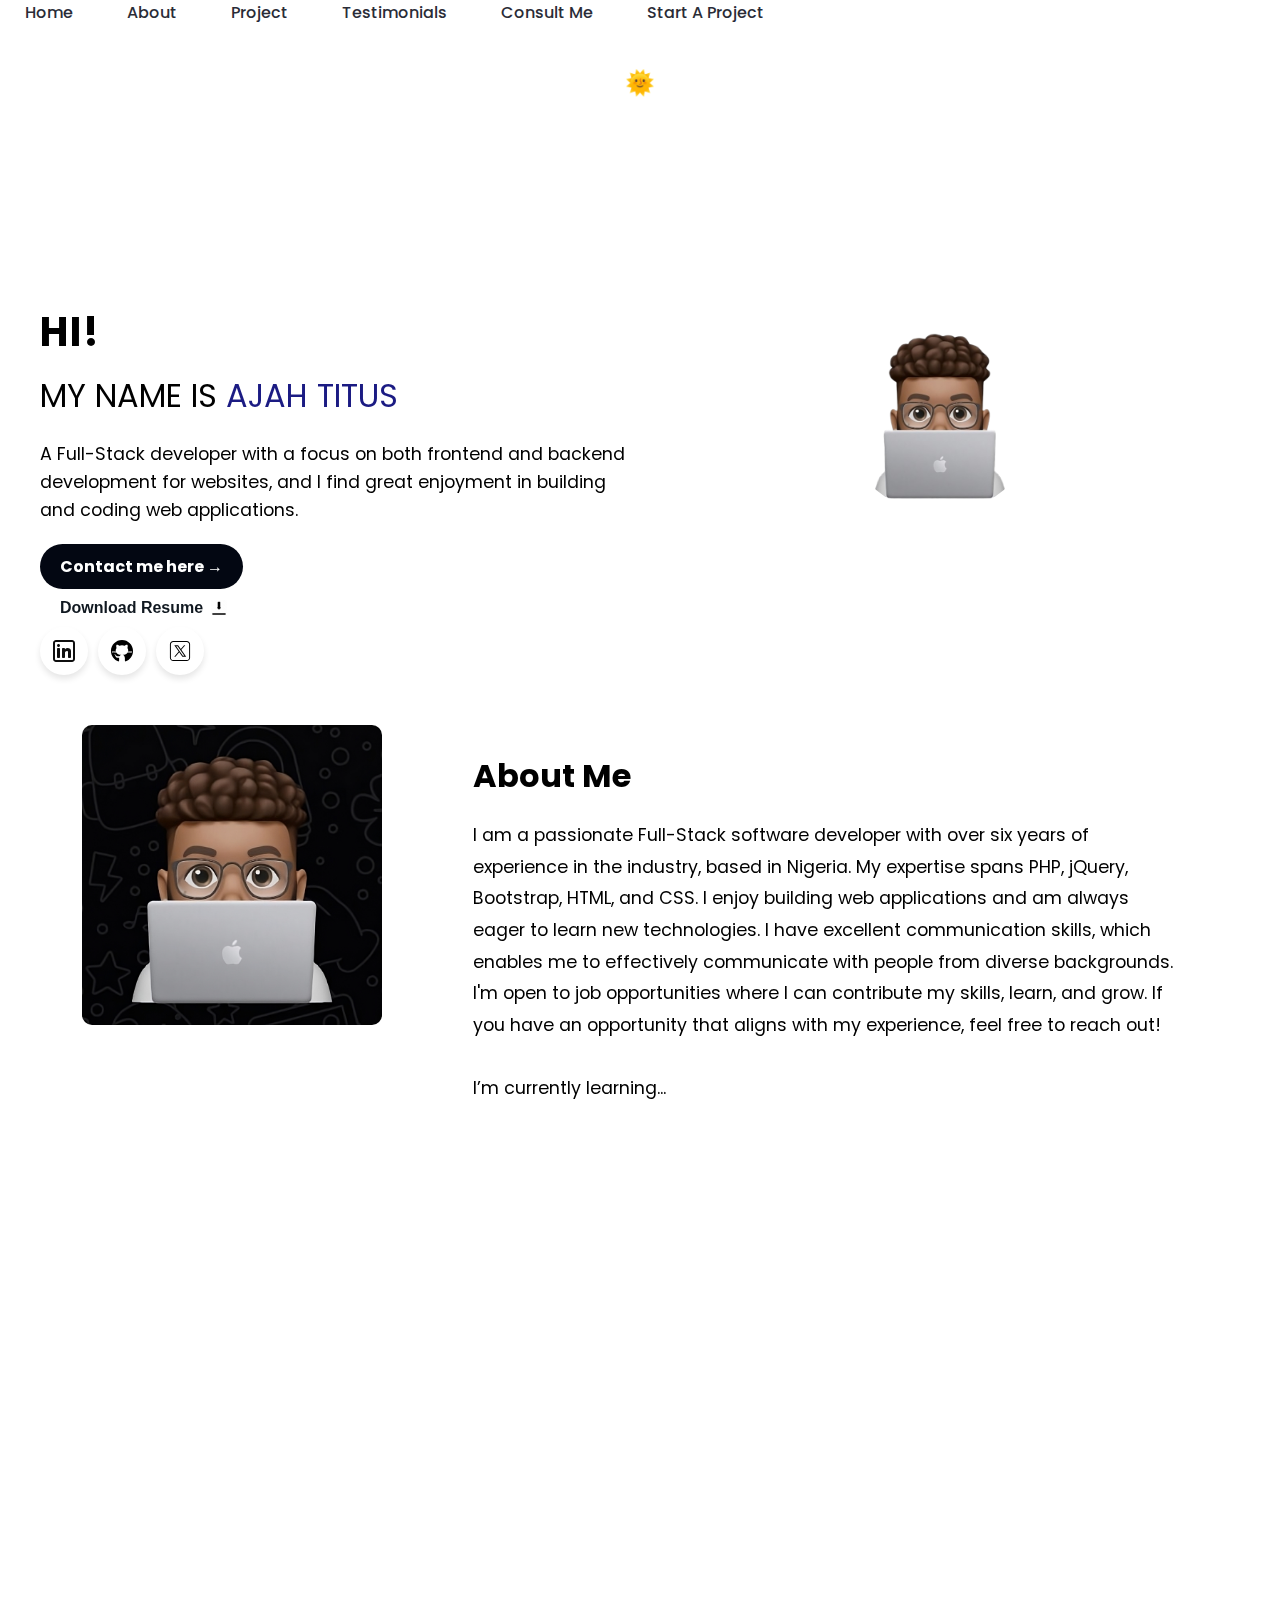
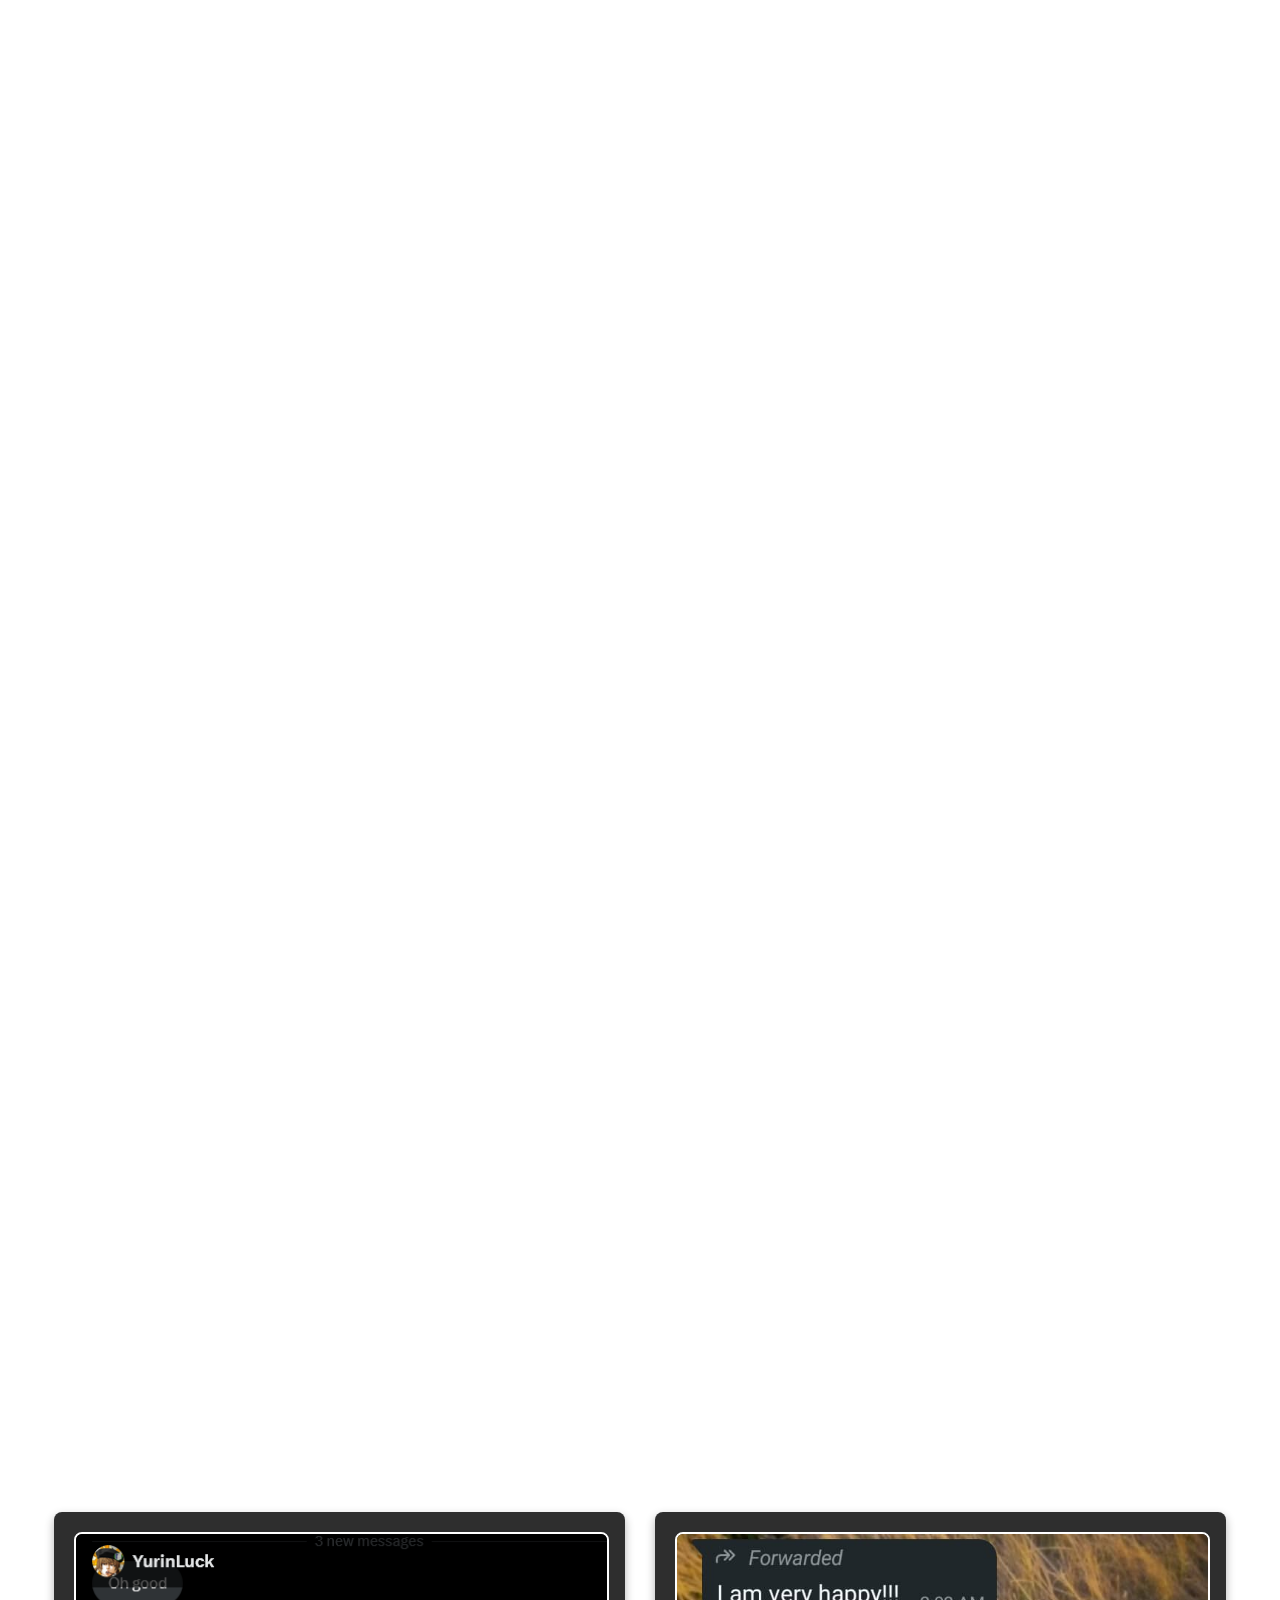
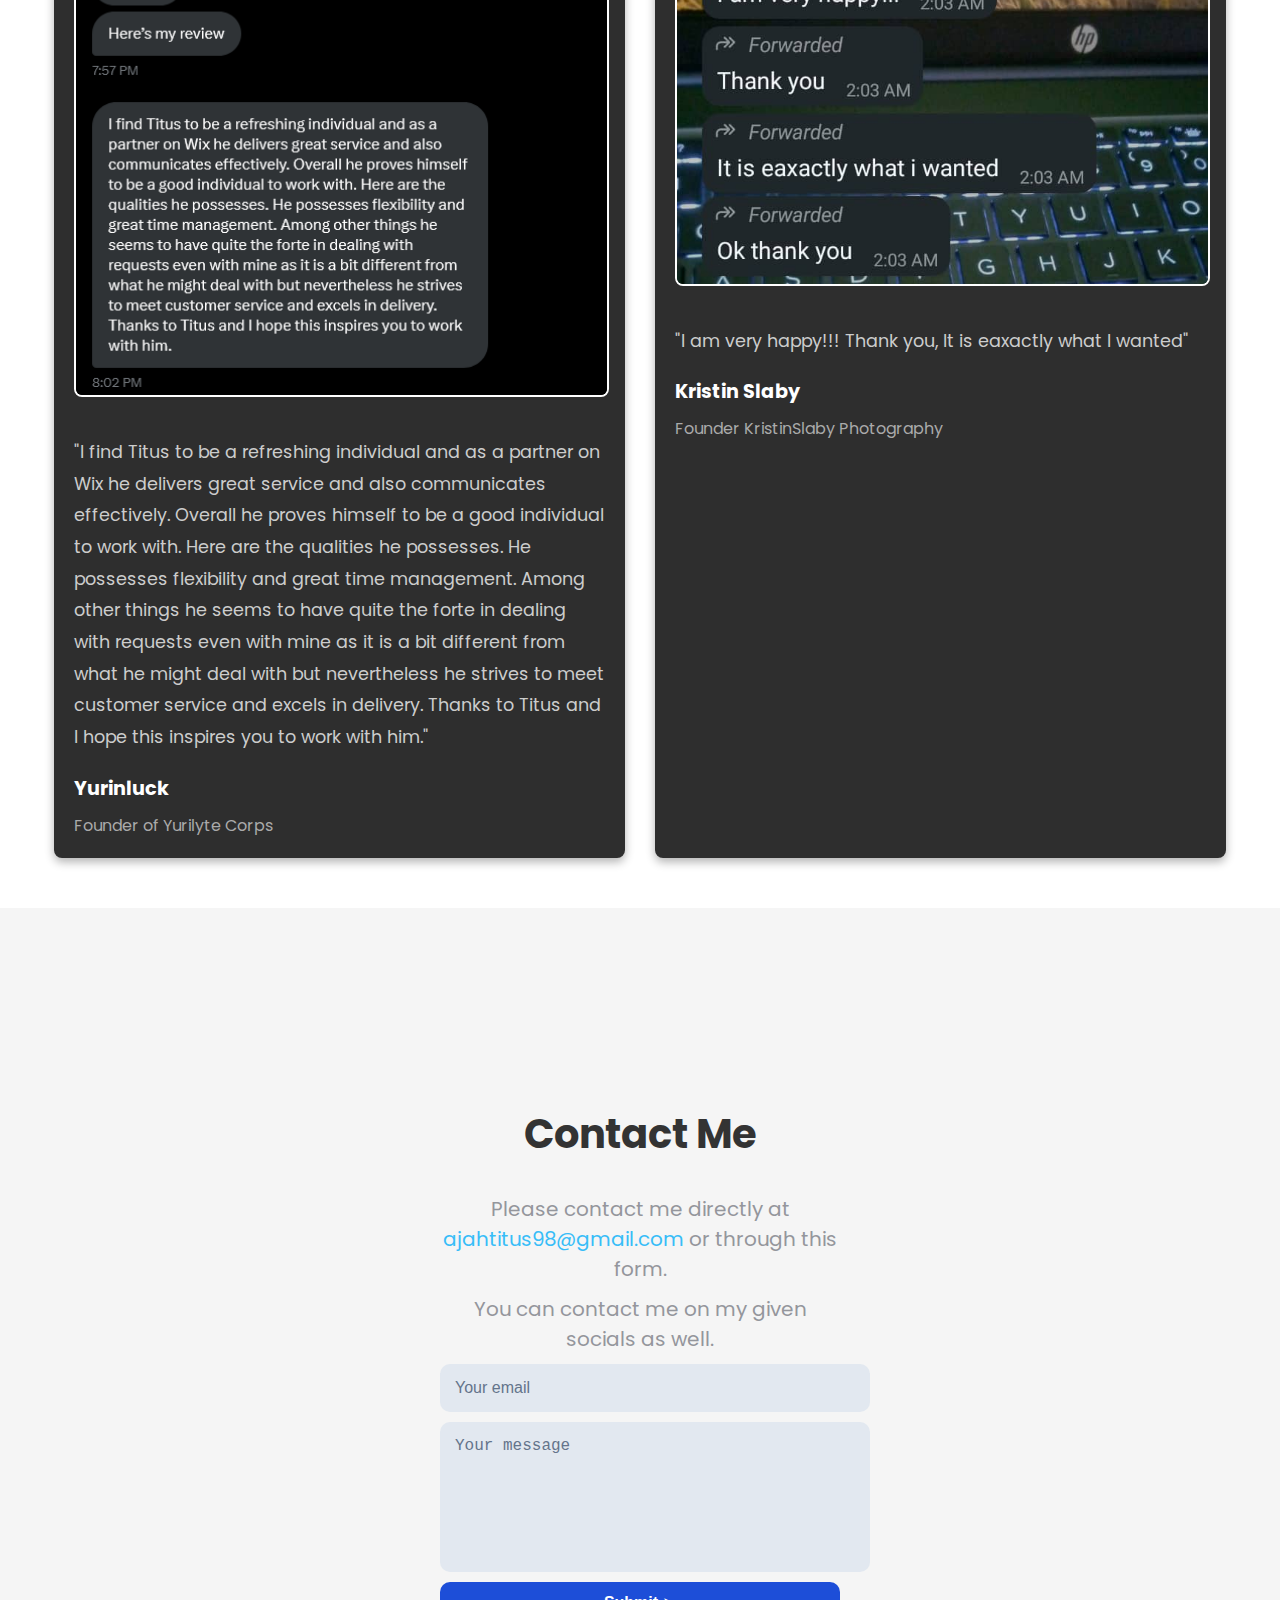
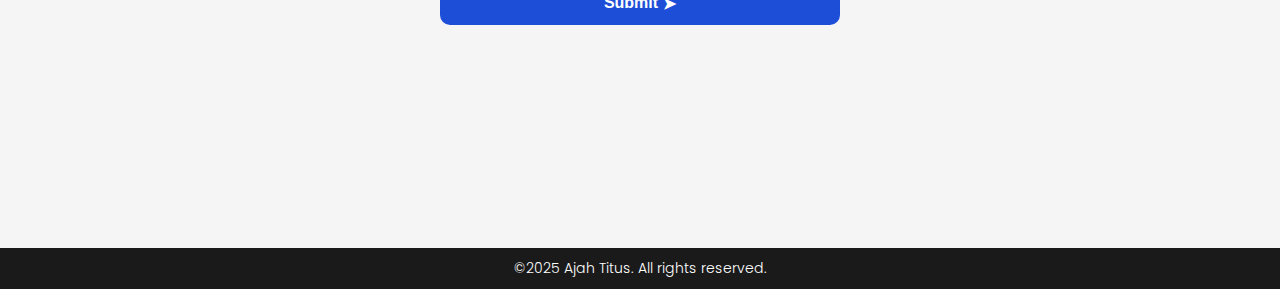
==== commit d63731a8: "Update index.html" ====
--- a/index.html
+++ b/index.html
@@ -22,7 +22,6 @@
   </head>
   <body>
     <!-- Navbar -->
-<<<<<<< HEAD
     <div class="navbar">
       <div class="navbar-links" id="navbarLinks">
         <a href="index.html">Home</a>
@@ -41,19 +40,6 @@
         <a href="start-a-project.html">Start A Project</a>
       </div>
     </div>
-=======
-<div class="navbar">
-  <div class="navbar-links" id="navbarLinks">
-    <a href="#about">About</a>
-    <a href="#projects">Projects</a>
-  </div>
-  <div class="menu-icon" id="menuIcon">☰</div>
-  <div class="dropdown-menu" id="dropdownMenu">
-    <a href="#about">About</a>
-    <a href="#projects">Projects</a>
-  </div>
-</div>
->>>>>>> 4521f7ee63d74a1dbbb994967d216f952c2faa8b
 
     <!-- Dark mode toggle button -->
     <div class="darkmode-switch" id="darkmodeSwitch">
@@ -74,16 +60,11 @@
           <span class="name-prefix">MY NAME IS </span>
           <span class="name-main">AJAH TITUS</span>
         </div>
-<<<<<<< HEAD
         <div class="description" data-aos="fade-up" data-aos-delay="400">
-=======
-        <div class="description">
->>>>>>> 4521f7ee63d74a1dbbb994967d216f952c2faa8b
           A Full-Stack developer with a focus on both frontend and backend
           development for websites, and I find great enjoyment in building and
           coding web applications.
         </div>
-<<<<<<< HEAD
 
         <div class="cta-section" data-aos="zoom-in" data-aos-delay="600">
           <a href="#contact-title" class="primary-btn">Contact me here →</a>
@@ -139,26 +120,6 @@
             </a>
           </div>
         </div>
-=======
-        <div class="socials">
-          <a href="https://github.com/ajahtitus/" target="_blank">
-            <img src="icon/icons8-github.svg" alt="GitHub" width="24" height="24">
-          </a>
-          <a href="https://www.facebook.com/titus.ajah.108" target="_blank">
-            <img src="icon/facebook-svgrepo-com.svg" alt="Facebook" width="24" height="24">
-          </a>
-          <a href="https://x.com/NoHitchCode" target="_blank">
-            <img src="icon/icons8-x.svg" alt="Twitter" width="24" height="24">
-          </a>
-          <a href="https://www.linkedin.com/in/ajah-titus-836078255/" target="_blank">
-            <img src="icon/linkedin-svgrepo-com.svg" alt="LinkedIn" width="24" height="24">
-          </a>
-          <a href="#" target="_blank">
-            <img src="icon/profile-svgrepo-com.svg" alt="Resume" width="24" height="24">
-          </a>
-        </div>        
-        
->>>>>>> 4521f7ee63d74a1dbbb994967d216f952c2faa8b
       </div>
       <div class="emoji" data-aos="flip-left" data-aos-delay="1000">
         <img src="image/avatar-image.png" alt="Avatar" />
@@ -200,7 +161,6 @@
         >
           About Me
         </h2>
-<<<<<<< HEAD
         <p
           style="font-size: 1.1rem; line-height: 1.8; max-width: 700px"
           data-aos="fade-up"
@@ -214,17 +174,6 @@
           people from diverse backgrounds. I'm open to job opportunities where I
           can contribute my skills, learn, and grow. If you have an opportunity
           that aligns with my experience, feel free to reach out! <br />
-=======
-        <p style="font-size: 1.1rem; line-height: 1.8; max-width: 700px">
-          I am a passionate Full-Stack software developer with over six years of 
-          experience in the industry, based in Nigeria. My expertise spans PHP, jQuery, Bootstrap,
-          HTML, and CSS. I enjoy building web applications and am always eager
-          to learn new technologies. I have excellent communication skills,
-          which enables me to effectively communicate with people from diverse
-          backgrounds. I'm open to job opportunities where I can contribute my
-          skills, learn, and grow. If you have an opportunity that aligns with
-          my experience, feel free to reach out! <br />
->>>>>>> 4521f7ee63d74a1dbbb994967d216f952c2faa8b
           <br />
           I’m currently learning...
         </p>
@@ -310,7 +259,6 @@
       </div>
     </div>
     <!-- Projects Section -->
-<<<<<<< HEAD
     <div
       id="projects"
       class="projects-section"
@@ -481,110 +429,6 @@
           <div class="client-name">Kristin Slaby</div>
           <div class="client-title">Founder KristinSlaby Photography</div>
         </div>
-=======
-<div id="projects" class="projects-section">
-  <h3>Projects</h3>
-  <div class="projects-grid">
-    <!-- Project 1 -->
-    <div class="project-card">
-      <img src="image/project1.png" alt="YurilyteCorps" class="project-image" />
-      <div class="project-content">
-        <h4 class="project-title">YurilyteCorps</h4>
-        <p class="project-description">
-          This is a simple website built to highlight services that help
-          VTubers connect with resources and grow their virtual talent.
-        </p>
-        <div class="project-tags">Javascript | Wix | Velo</div>
-        <a class="project-link" href="https://www.yurilytecorp.org/talents" target="_blank">View Project ↗</a>
-      </div>
-    </div>
-
-    <!-- Project 2 -->
-    <div class="project-card">
-      <img src="image/project6.JPG" alt="Odek Partner" class="project-image" />
-      <div class="project-content">
-        <h4 class="project-title">Odek Partner</h4>
-        <p class="project-description">
-          This website showcases Odek Partner's travel offerings, featuring
-          seamless navigation, detailed tours, inviting designs, and easy
-          client connections.
-        </p>
-        <div class="project-tags">Javascript | Php | Laravel</div>
-        <a class="project-link" href="https://www.odekpartner.com" target="_blank">View Project ↗</a>
-      </div>
-    </div>
-
-    <!-- Project 3 -->
-    <div class="project-card">
-      <img src="image/project2.png" alt="Kristin Slaby" class="project-image" />
-      <div class="project-content">
-        <h4 class="project-title">Kristin Slaby</h4>
-        <p class="project-description">
-          This website showcases the work of Kristin Slaby, a talented New
-          York-based photographer, featuring a beautifully designed gallery
-          and contact information to connect with clients.
-        </p>
-        <div class="project-tags">Javascript | Wix</div>
-        <a class="project-link" href="https://www.kristinslaby.photography" target="_blank">View Project ↗</a>
-      </div>
-    </div>
-
-    <!-- Project 4 -->
-    <div class="project-card">
-      <img src="image/project3.png" alt="Stem Learning" class="project-image" />
-      <div class="project-content">
-        <h4 class="project-title">Stem Learning</h4>
-        <p class="project-description">
-          An eLearning platform for coding, providing interactive lessons
-          and hands-on projects to help learners master programming skills.
-        </p>
-        <div class="project-tags">Php | Mysql | Javascript</div>
-        <a class="project-link" href="https://meenahcode.com/" target="_blank">View Project ↗</a>
-      </div>
-    </div>
-
-    <!-- Project 5 -->
-    <div class="project-card">
-      <img src="image/project4.png" alt="Courier Website" class="project-image" />
-      <div class="project-content">
-        <h4 class="project-title">Courier Website</h4>
-        <p class="project-description">
-          A courier service offering fast, secure, and reliable deliveries
-          with real-time tracking for your peace of mind.
-        </p>
-        <div class="project-tags">JavaScript | Php | Mysql</div>
-        <a class="project-link" href="https://vaultwayexpress.com/" target="_blank">View Project ↗</a>
-      </div>
-    </div>
-
-    <!-- Project 6 -->
-    <div class="project-card">
-      <img src="image/project5.png" alt="Finance Tracker" class="project-image" />
-      <div class="project-content">
-        <h4 class="project-title">Finance Tracker</h4>
-        <p class="project-description">
-          A financial management tool that helps you budget, save, and track
-          expenses effectively.
-        </p>
-        <div class="project-tags">Javascript | Css</div>
-        <a class="project-link" href="#" target="_blank">View Project ↗</a>
-      </div>
-    </div>
-  </div>
-</div>
-      </div>
-    </div>
-    <section class="client-reviews">
-      <h2 class="reviews-title">Client Reviews</h2>
-      <div class="reviews-container">
-        <div class="review-card">
-          <img src="image/client2.jpeg" alt="Client 1" class="client-image" onclick="openModal(this)">
-          <div class="review-content">
-            <h3 class="client-name">Kristin Slaby</h3>
-            <p class="review-text">"I am very happy!!! Thank you, It is eaxactly what I wanted"</p>
-          </div>
-        </div>
->>>>>>> 4521f7ee63d74a1dbbb994967d216f952c2faa8b
       </div>
     </section>
     <section class="contact-section">
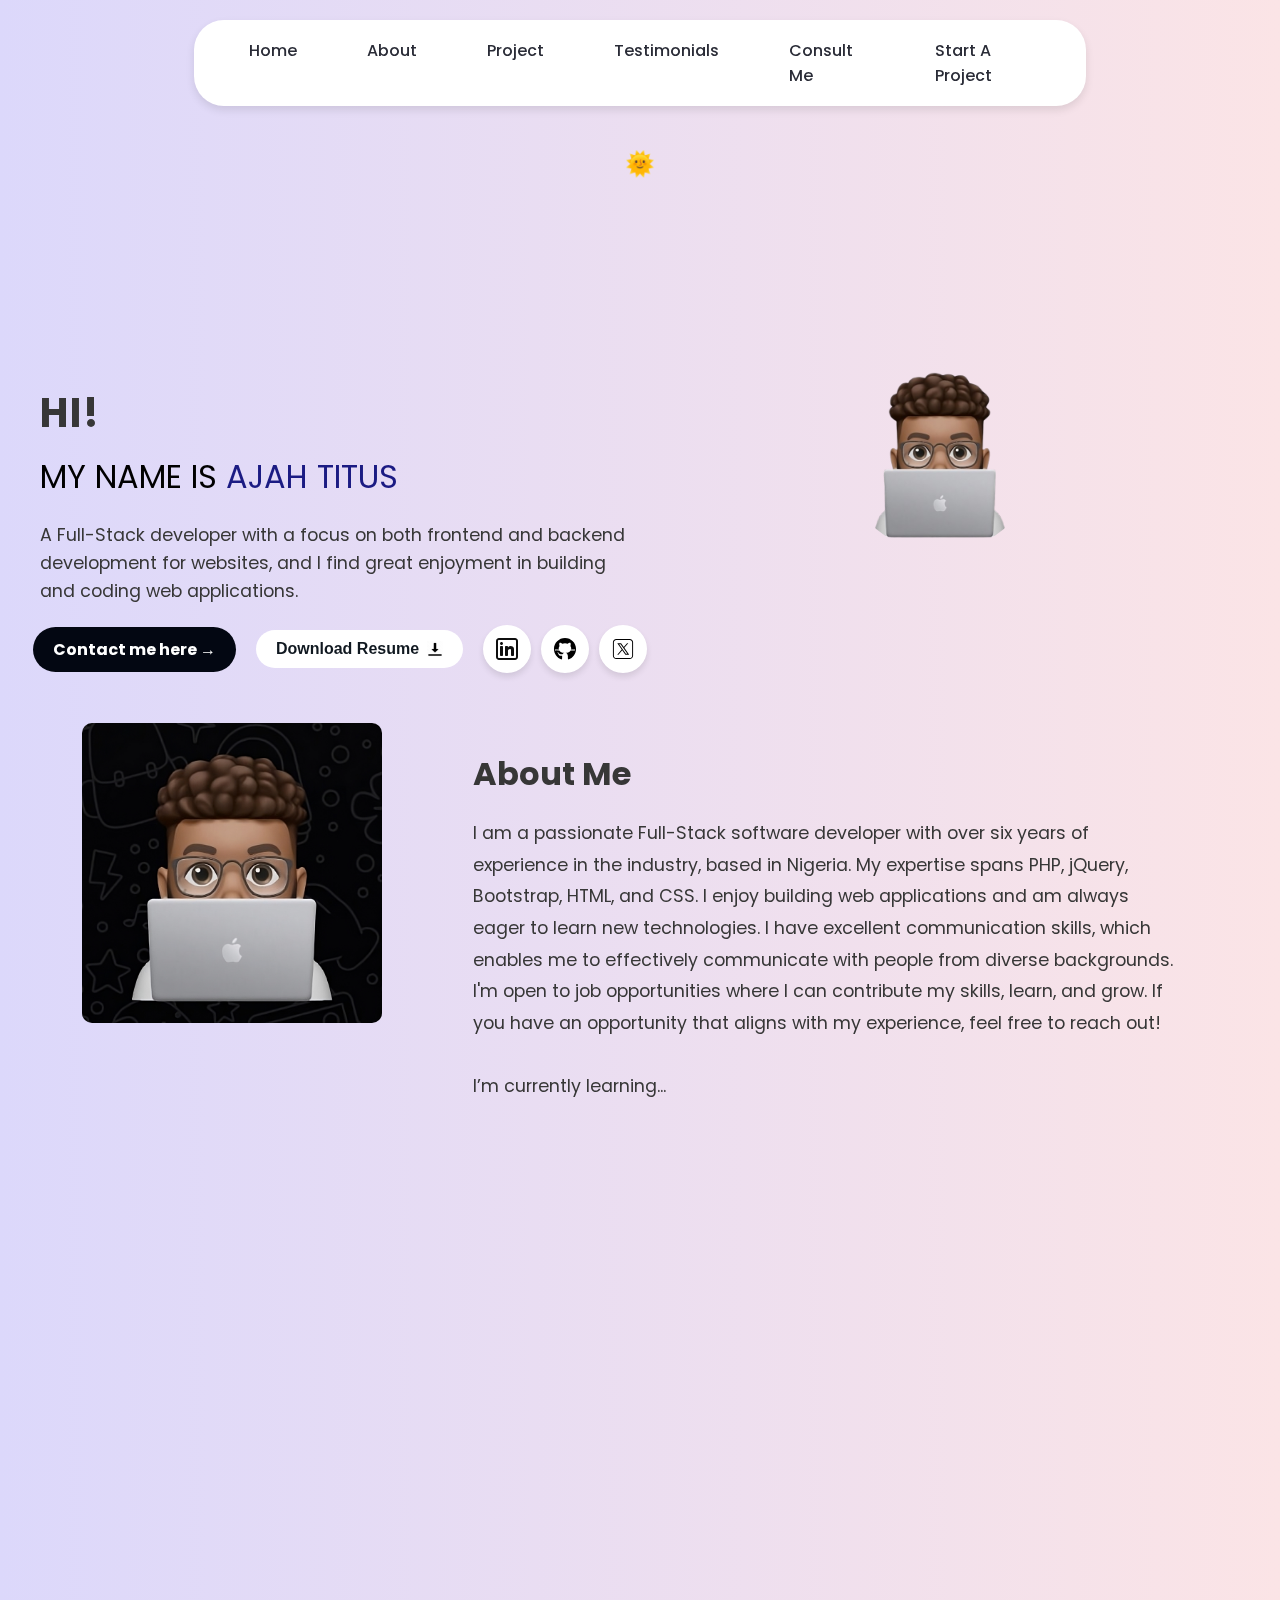
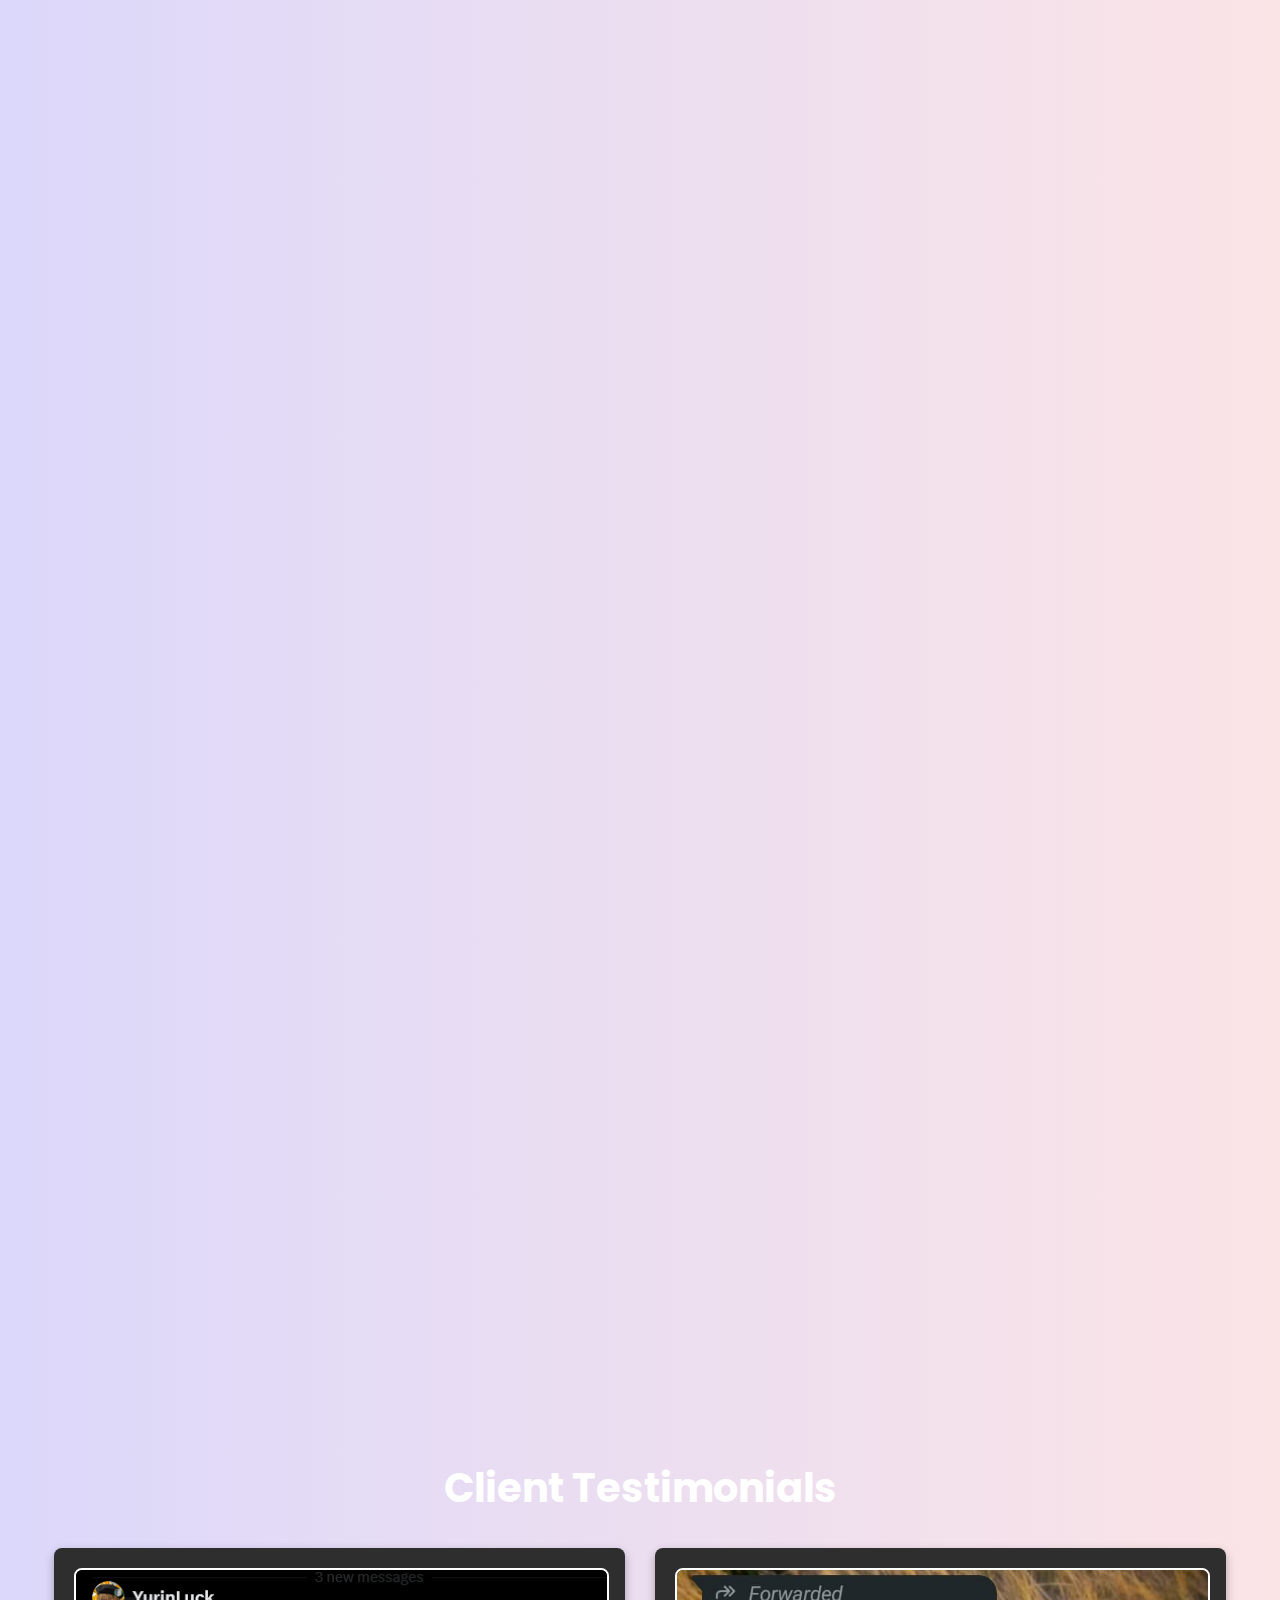
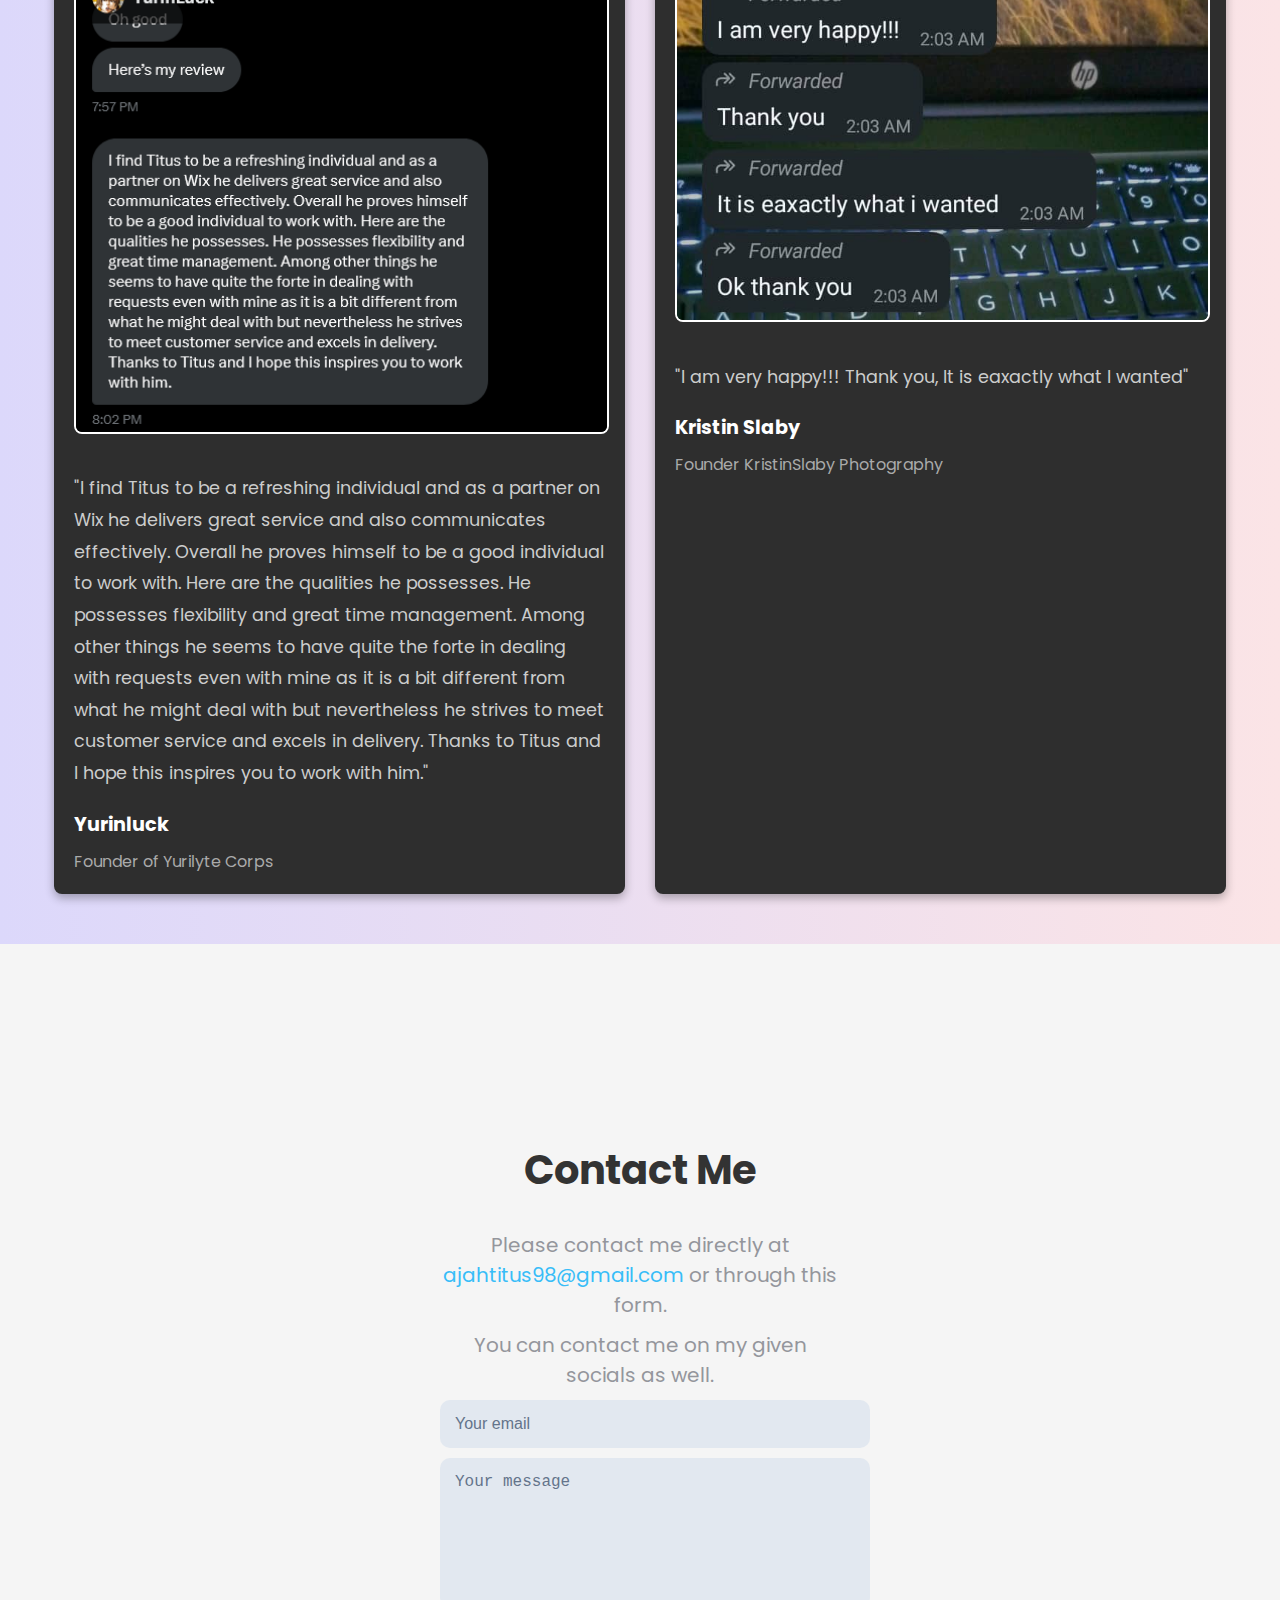
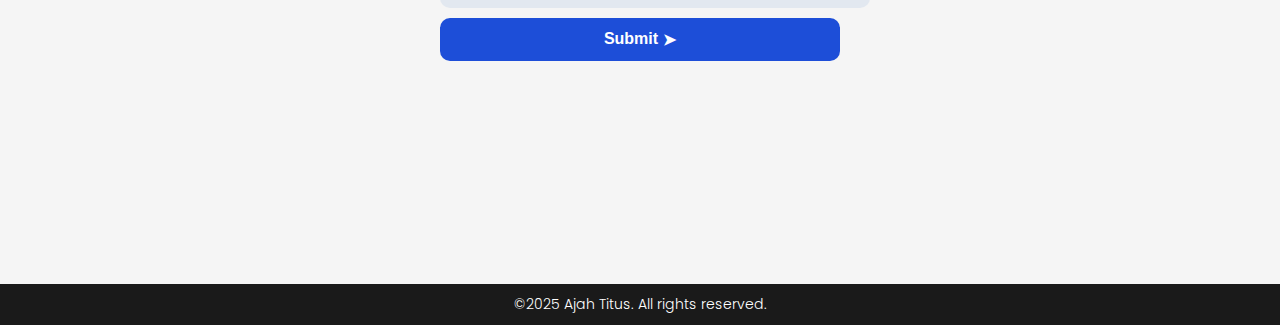
==== commit 09aeb851: "Update index.html" ====
--- a/index.html
+++ b/index.html
@@ -69,17 +69,17 @@
         <div class="cta-section" data-aos="zoom-in" data-aos-delay="600">
           <a href="#contact-title" class="primary-btn">Contact me here →</a>
           <button
-            class="secondary-btn"
-            onclick="window.location.href='https://titus-dev.vercel.app//cv/Ajah-Titus-CV.pdf'"
-          >
-            Download Resume
-            <img
-              src="icon/download.gif"
-              alt="Download Icon"
-              width="16"
-              height="16"
-            />
-          </button>
+  class="secondary-btn"
+  onclick="window.open('https://titus-dev.vercel.app//cv/Ajah-Titus-CV.pdf', '_blank')"
+>
+  Download Resume
+  <img
+    src="icon/download.gif"
+    alt="Download Icon"
+    width="16"
+    height="16"
+  />
+</button>
 
           <div class="social-icons" data-aos="fade-up" data-aos-delay="800">
             <a
--- a/styles.css
+++ b/styles.css
@@ -1,11 +1,7 @@
 body {
   margin: 0;
   font-family: "Poppins", sans-serif;
-<<<<<<< HEAD
   background: linear-gradient(to right, #dcd8fb, #fbe4e6);
-=======
-  background-color: #fff;
->>>>>>> 4521f7ee63d74a1dbbb994967d216f952c2faa8b
   color: #373737;
   overflow-x: hidden;
 }
@@ -17,7 +13,6 @@
   scroll-margin-top: 70px;
 }
 
-<<<<<<< HEAD
 .social-icons-container {
   display: flex;
   justify-content: center;
@@ -41,8 +36,6 @@
   opacity: 0.7; /* Add hover effect */
 }
 
-=======
->>>>>>> 4521f7ee63d74a1dbbb994967d216f952c2faa8b
 .navbar {
   display: flex;
   justify-content: center; /* Center content horizontally */
@@ -93,10 +86,7 @@
   }
 }
 
-<<<<<<< HEAD
 /* General body styling for dark mode */
-=======
->>>>>>> 4521f7ee63d74a1dbbb994967d216f952c2faa8b
 body.dark-mode {
   background: radial-gradient(
     circle at center,
@@ -112,7 +102,6 @@
   color: #ffffff;
 }
 
-<<<<<<< HEAD
 /* Dark mode styles for navbar links */
 body.darkmode .navbar-links a {
   color: #ffffff; /* Set default text color in dark mode */
@@ -276,8 +265,6 @@
   transition: transform 0.2s ease, background 0.3s ease;
 }
 
-=======
->>>>>>> 4521f7ee63d74a1dbbb994967d216f952c2faa8b
 .navbar-links {
   display: flex;
   gap: 20px;
@@ -570,22 +557,6 @@
   transition: background-color 0.3s, color 0.3s;
 }
 
-<<<<<<< HEAD
-=======
-body.dark-mode .projects-section {
-  background-color: #1a1a1a; /* Dark mode background */
-  color: #ffffff; /* Dark mode text color for the section */
-}
-
-body.dark-mode .projects-section h3,
-body.dark-mode .projects-section p,
-body.dark-mode .projects-section .project-title,
-body.dark-mode .projects-section .project-description,
-body.dark-mode .projects-section .project-tags {
-  color: #ffffff; /* Ensure all text inside the section is white */
-}
-
->>>>>>> 4521f7ee63d74a1dbbb994967d216f952c2faa8b
 .projects-section h3 {
   font-size: 2.5rem;
   font-weight: bold;
@@ -653,26 +624,6 @@
 .project-link:hover {
   color: #ffffff;
 }
-<<<<<<< HEAD
-=======
-body.dark-mode .projects-section {
-  background-color: #121212;
-  color: #e0e0e0;
-}
-
-body.dark-mode .project-card {
-  background-color: #1e1e1e;
-  color: #e0e0e0;
-}
-
-body.dark-mode .project-tags {
-  color: #b0b0b0;
-}
-
-body.dark-mode .project-link {
-  color: #4e9fff;
-}
->>>>>>> 4521f7ee63d74a1dbbb994967d216f952c2faa8b
 
 @media (max-width: 768px) {
   .projects-grid {
@@ -806,7 +757,6 @@
 #greeting button:hover {
   background-color: #e03e1d;
 }
-<<<<<<< HEAD
 /* Container for the entire section */
 .cta-section {
   display: flex;
@@ -1153,18 +1103,4 @@
 /* Add transition effect to the icon for smooth change */
 #darkmode-toggle:checked + label {
   transition: all 0.3s ease;
-=======
-
-body.dark-mode #greeting {
-  color: #fff;
-  background-color: #333;
-}
-
-body.dark-mode #greeting button {
-  background-color: #00bcd4;
-}
-
-body.dark-mode #greeting button:hover {
-  background-color: #00a3b4;
->>>>>>> 4521f7ee63d74a1dbbb994967d216f952c2faa8b
-}
+}
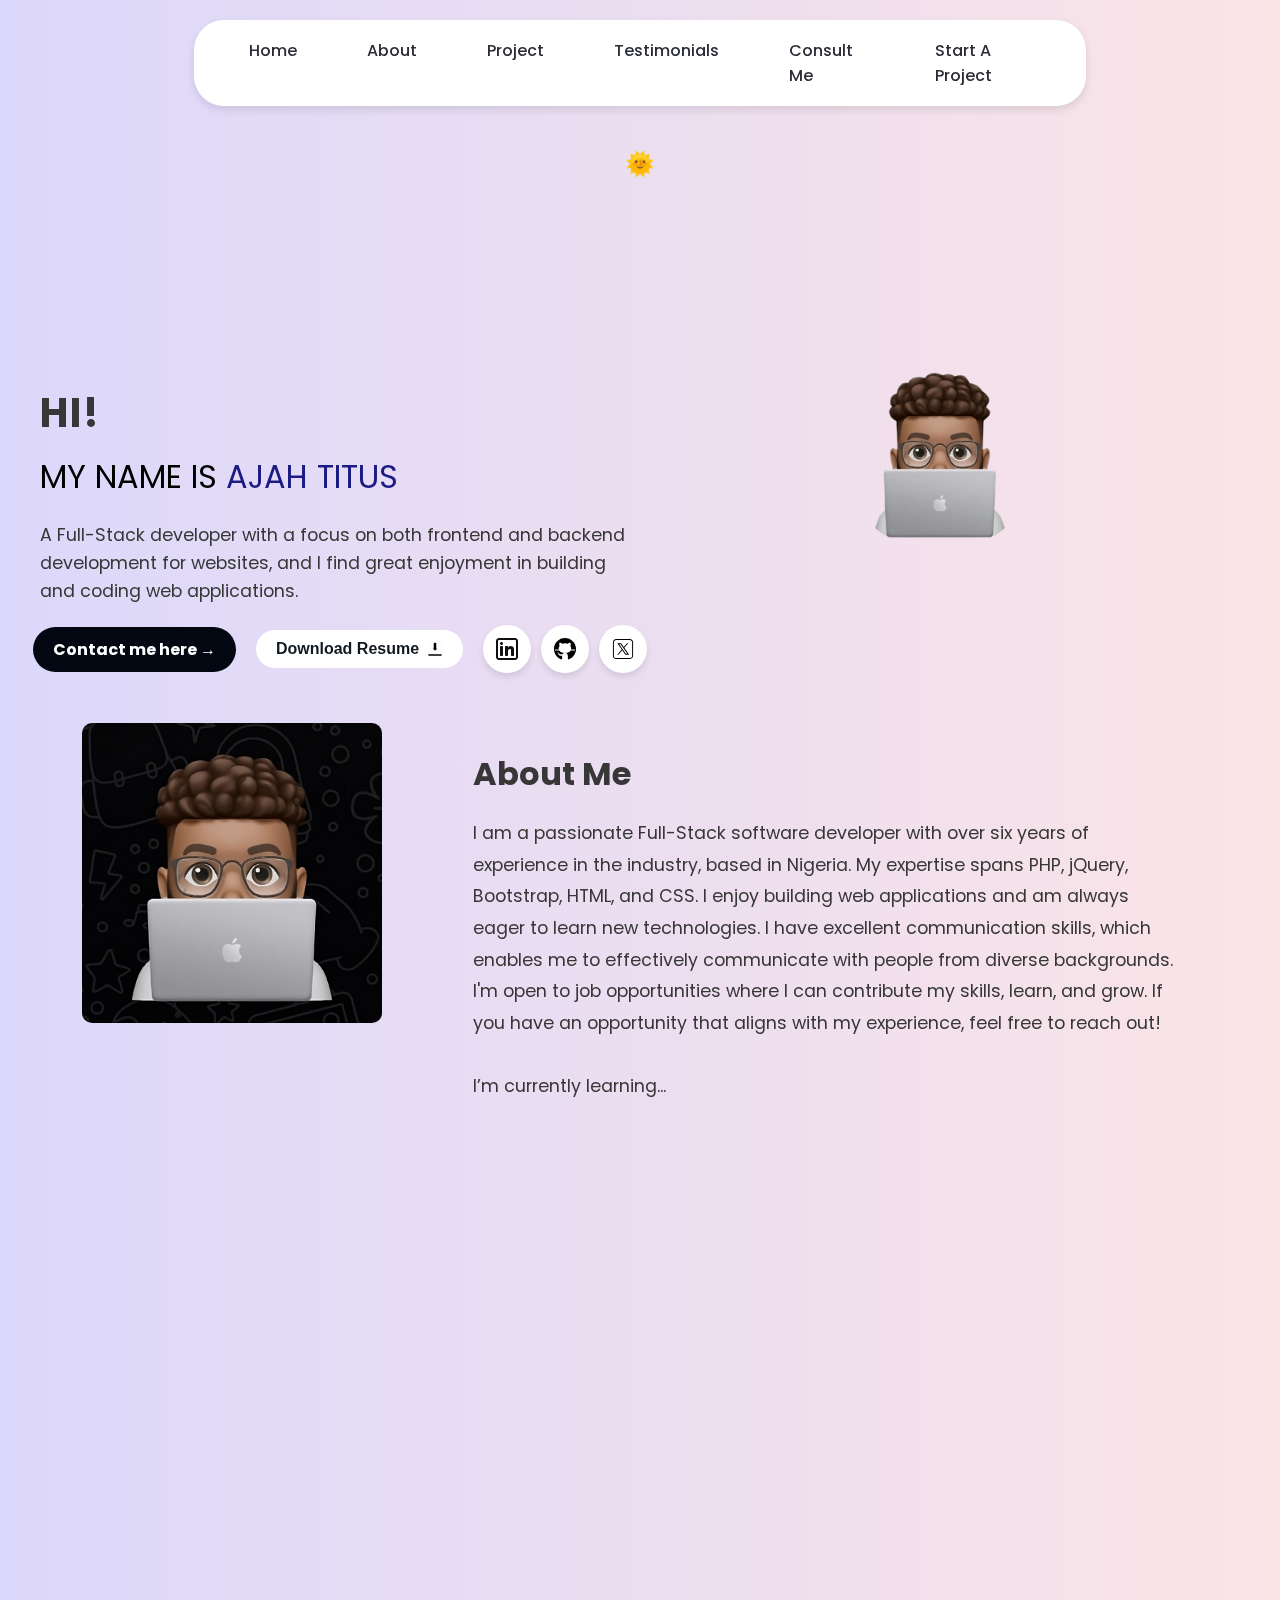
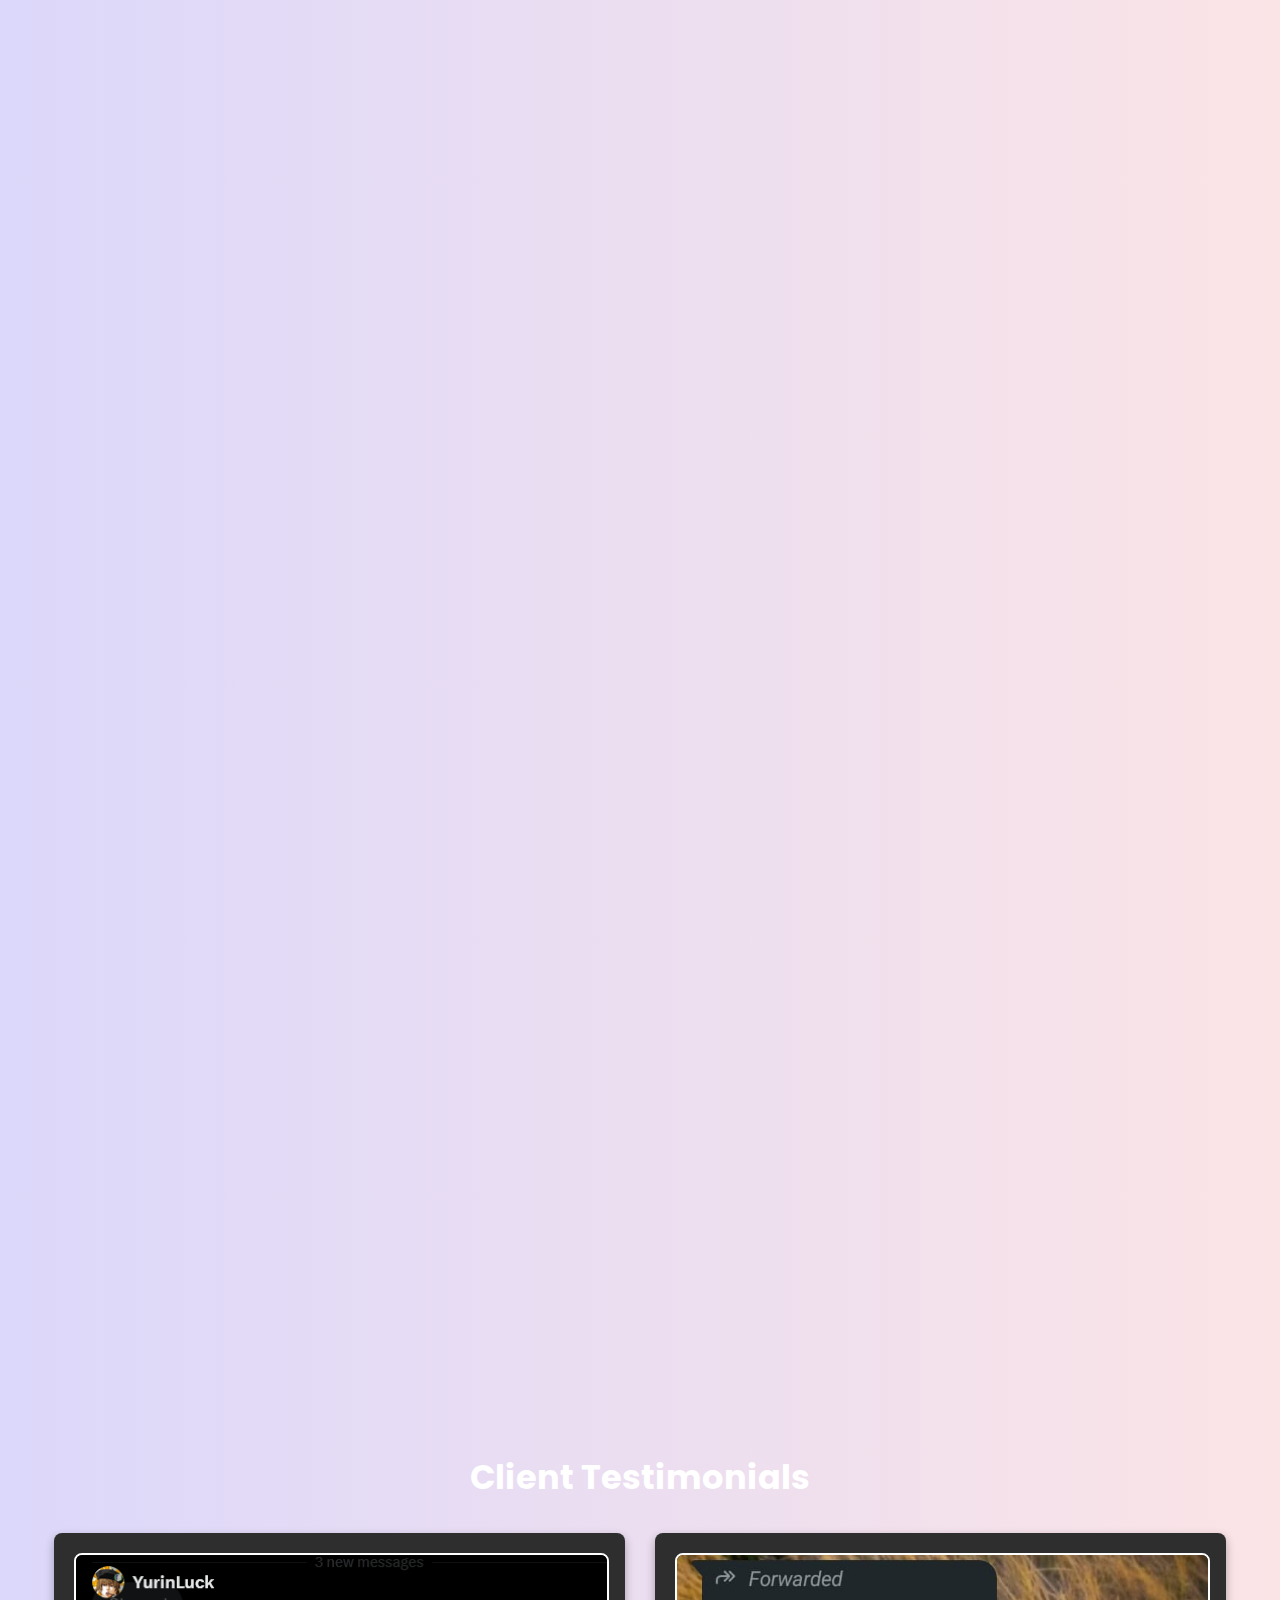
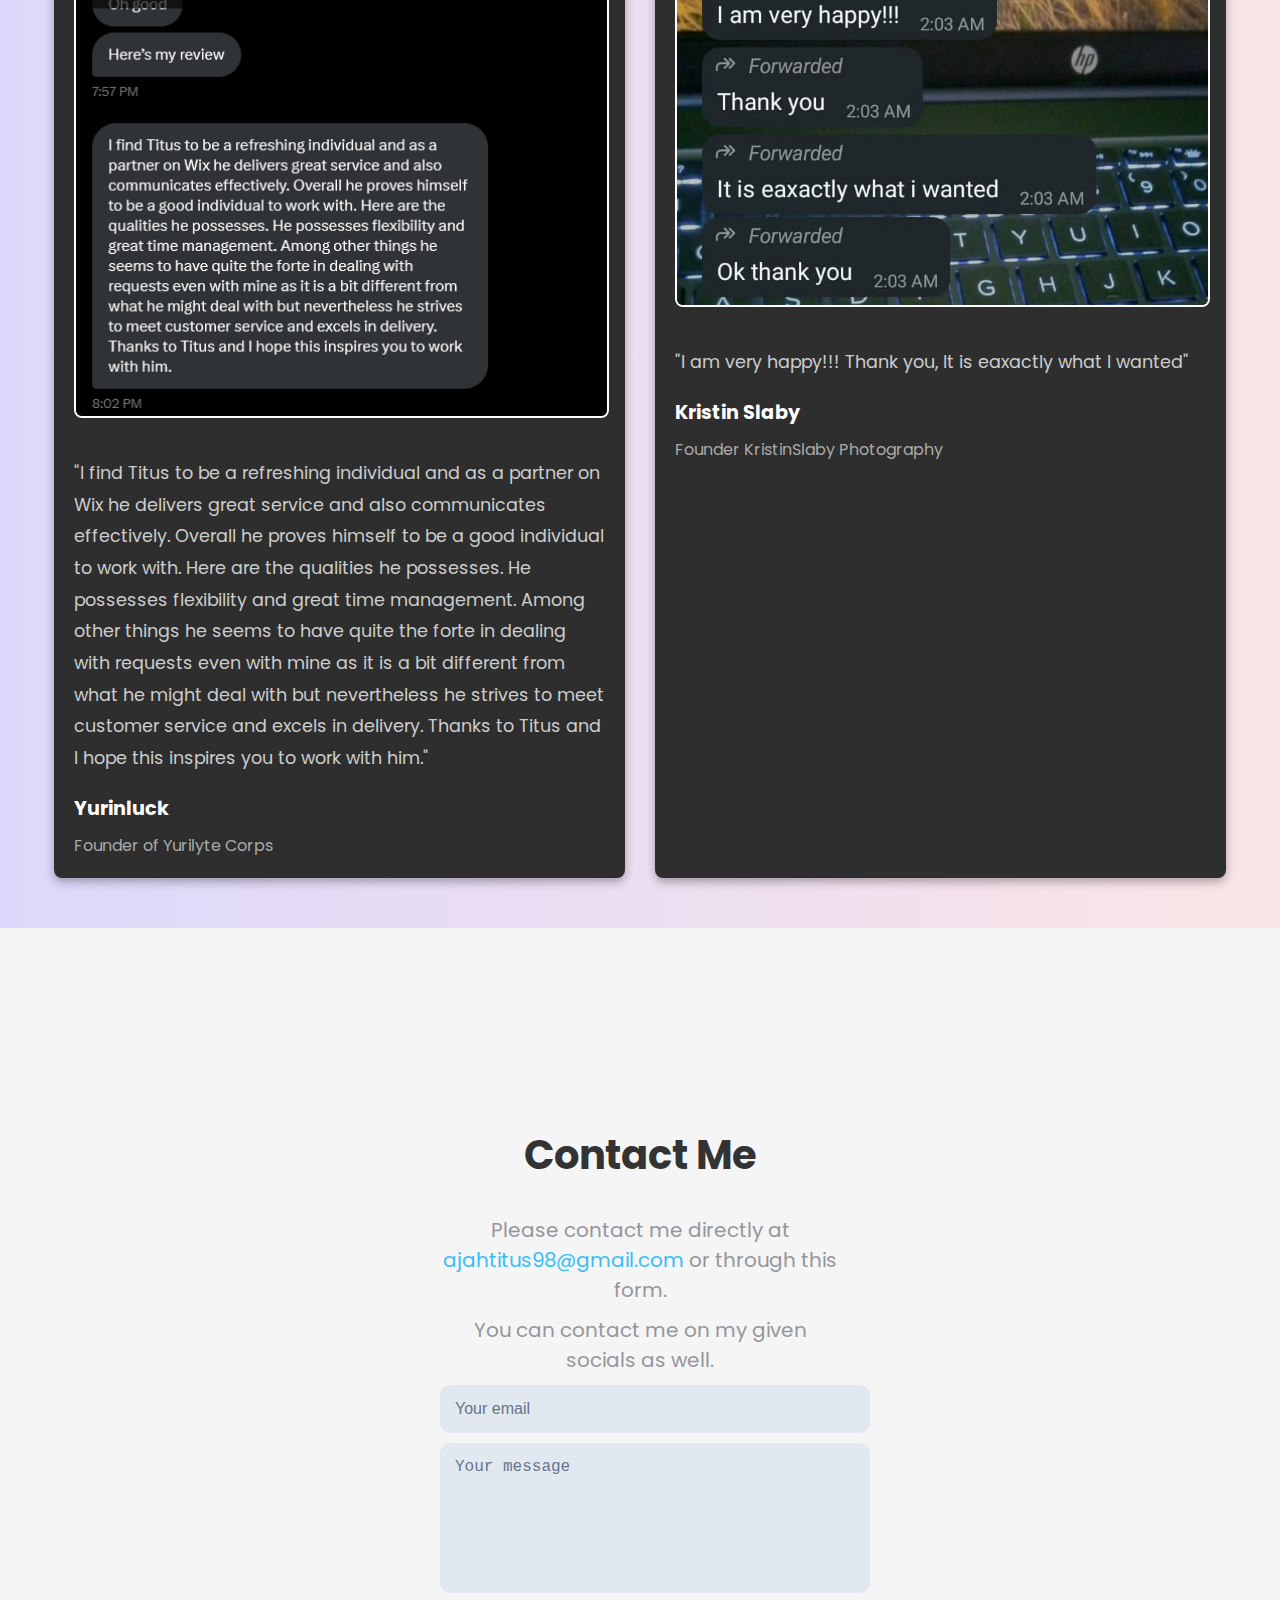
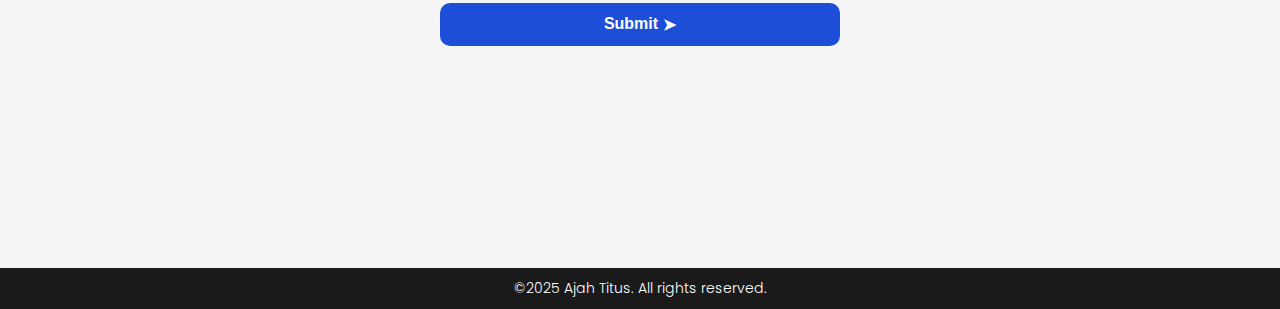
==== commit 82fd76df: "Update index.html" ====
--- a/index.html
+++ b/index.html
@@ -70,7 +70,7 @@
           <a href="#contact-title" class="primary-btn">Contact me here →</a>
           <button
   class="secondary-btn"
-  onclick="window.open('https://titus-dev.vercel.app//cv/Ajah-Titus-CV.pdf', '_blank')"
+  onclick="window.open('https://titus-dev.vercel.app//cv/Titus-CV-2025.pdf', '_blank')"
 >
   Download Resume
   <img
--- a/styles.css
+++ b/styles.css
@@ -992,7 +992,7 @@
 
 .client-testimonials h2 {
   text-align: center;
-  font-size: 2.5rem;
+  font-size: 2.1rem;
   margin-bottom: 30px;
   color: #fff;
 }
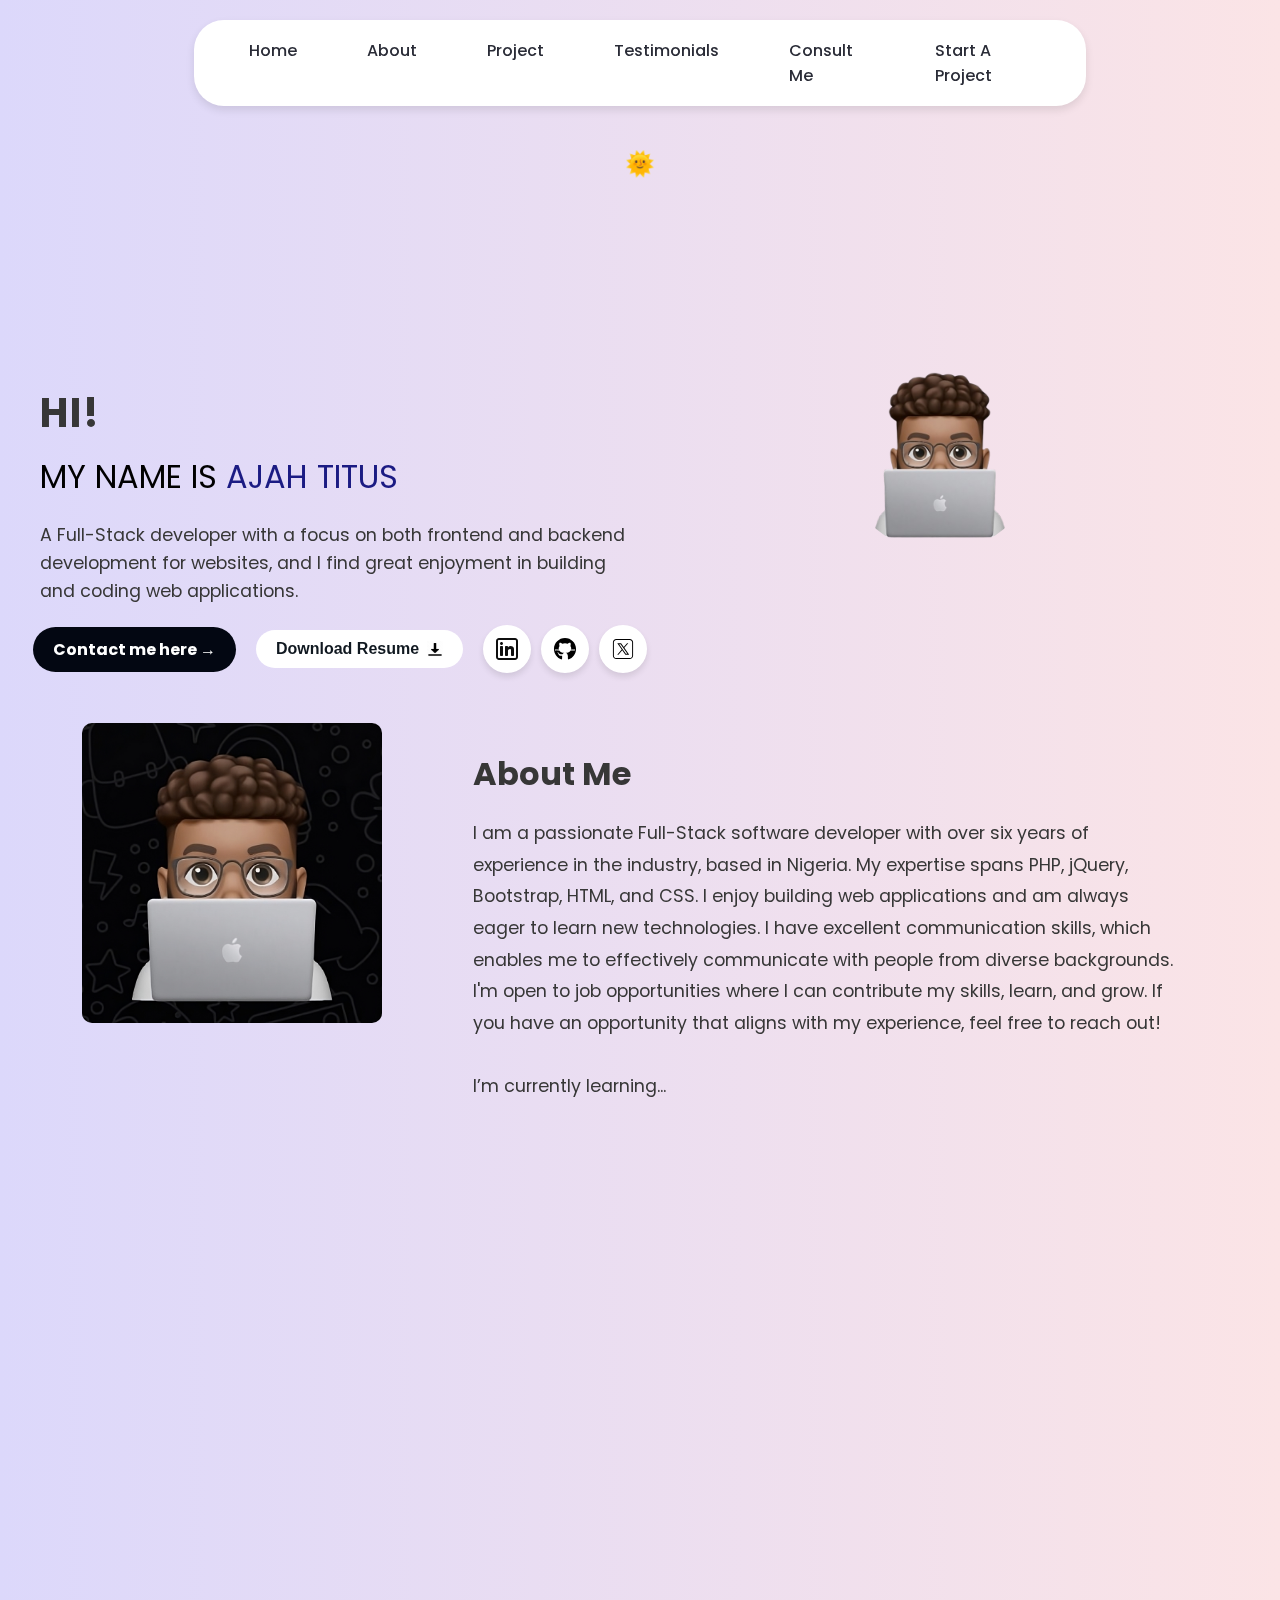
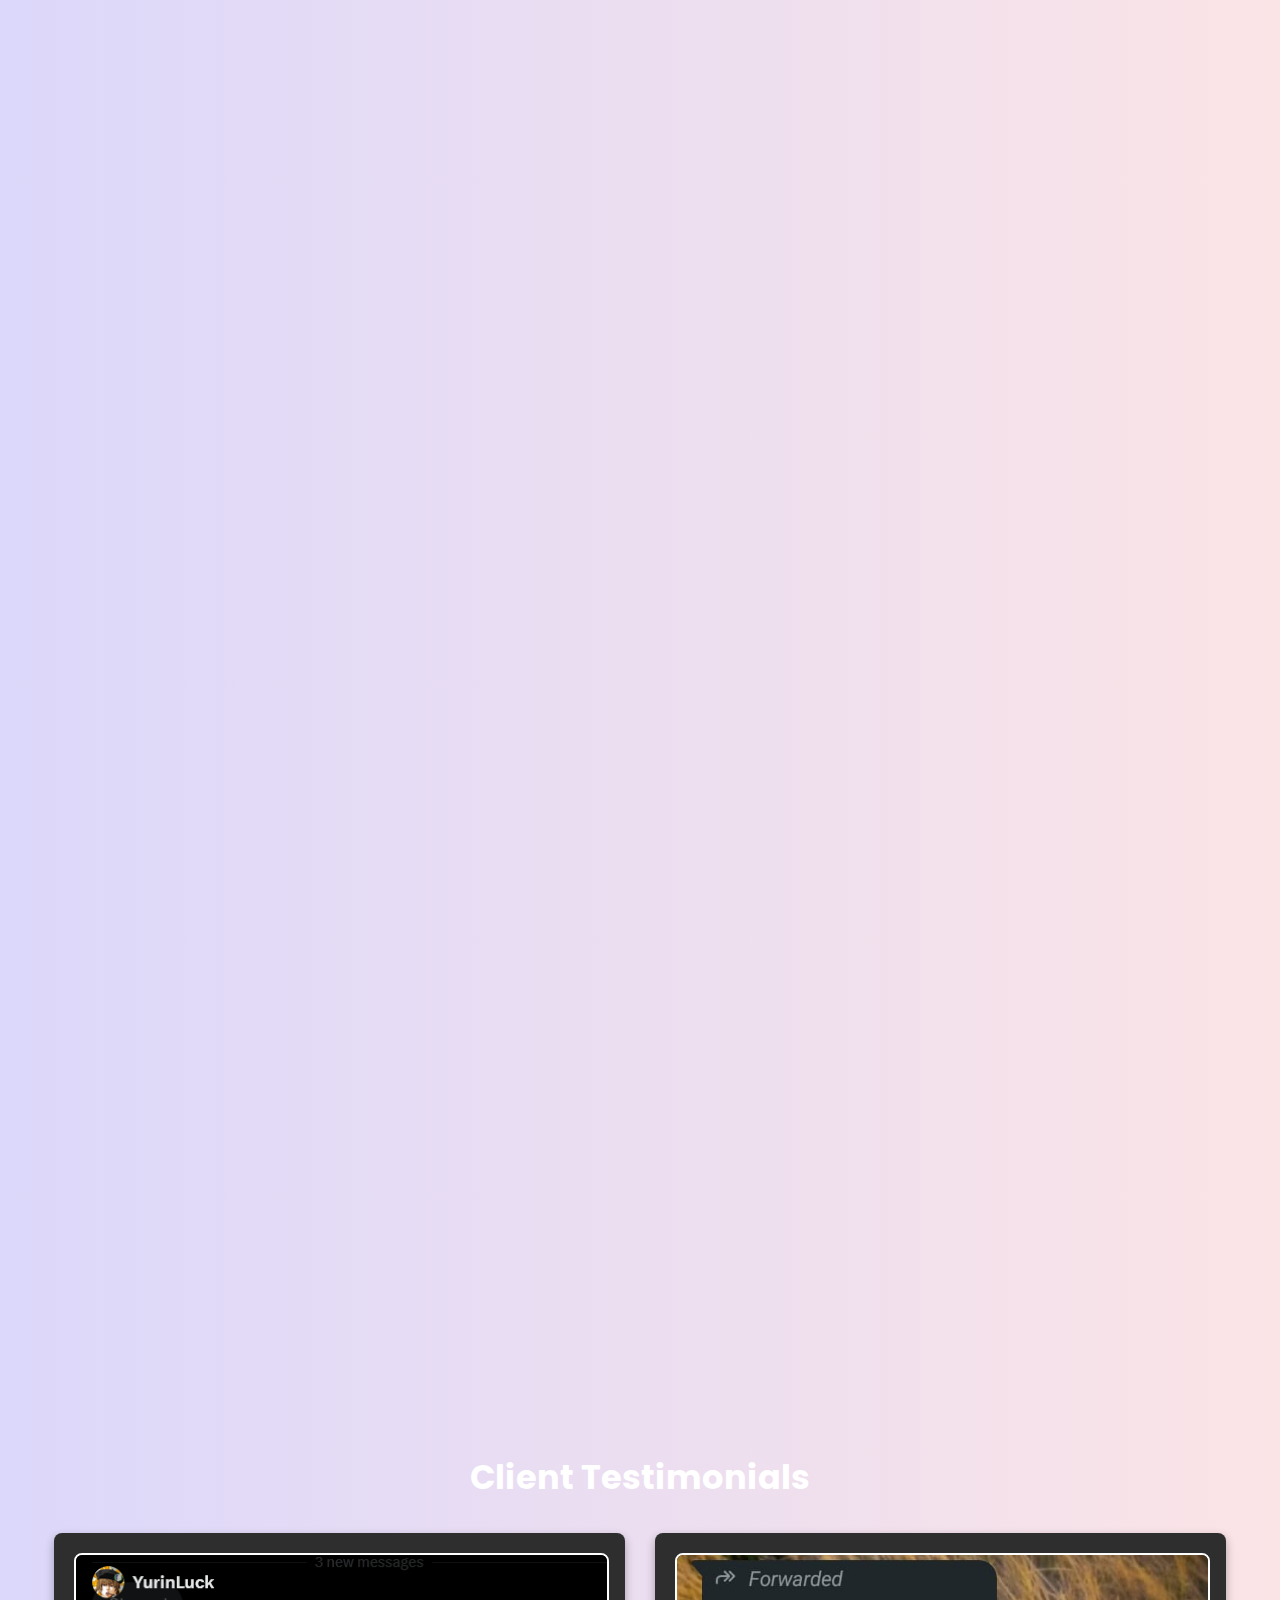
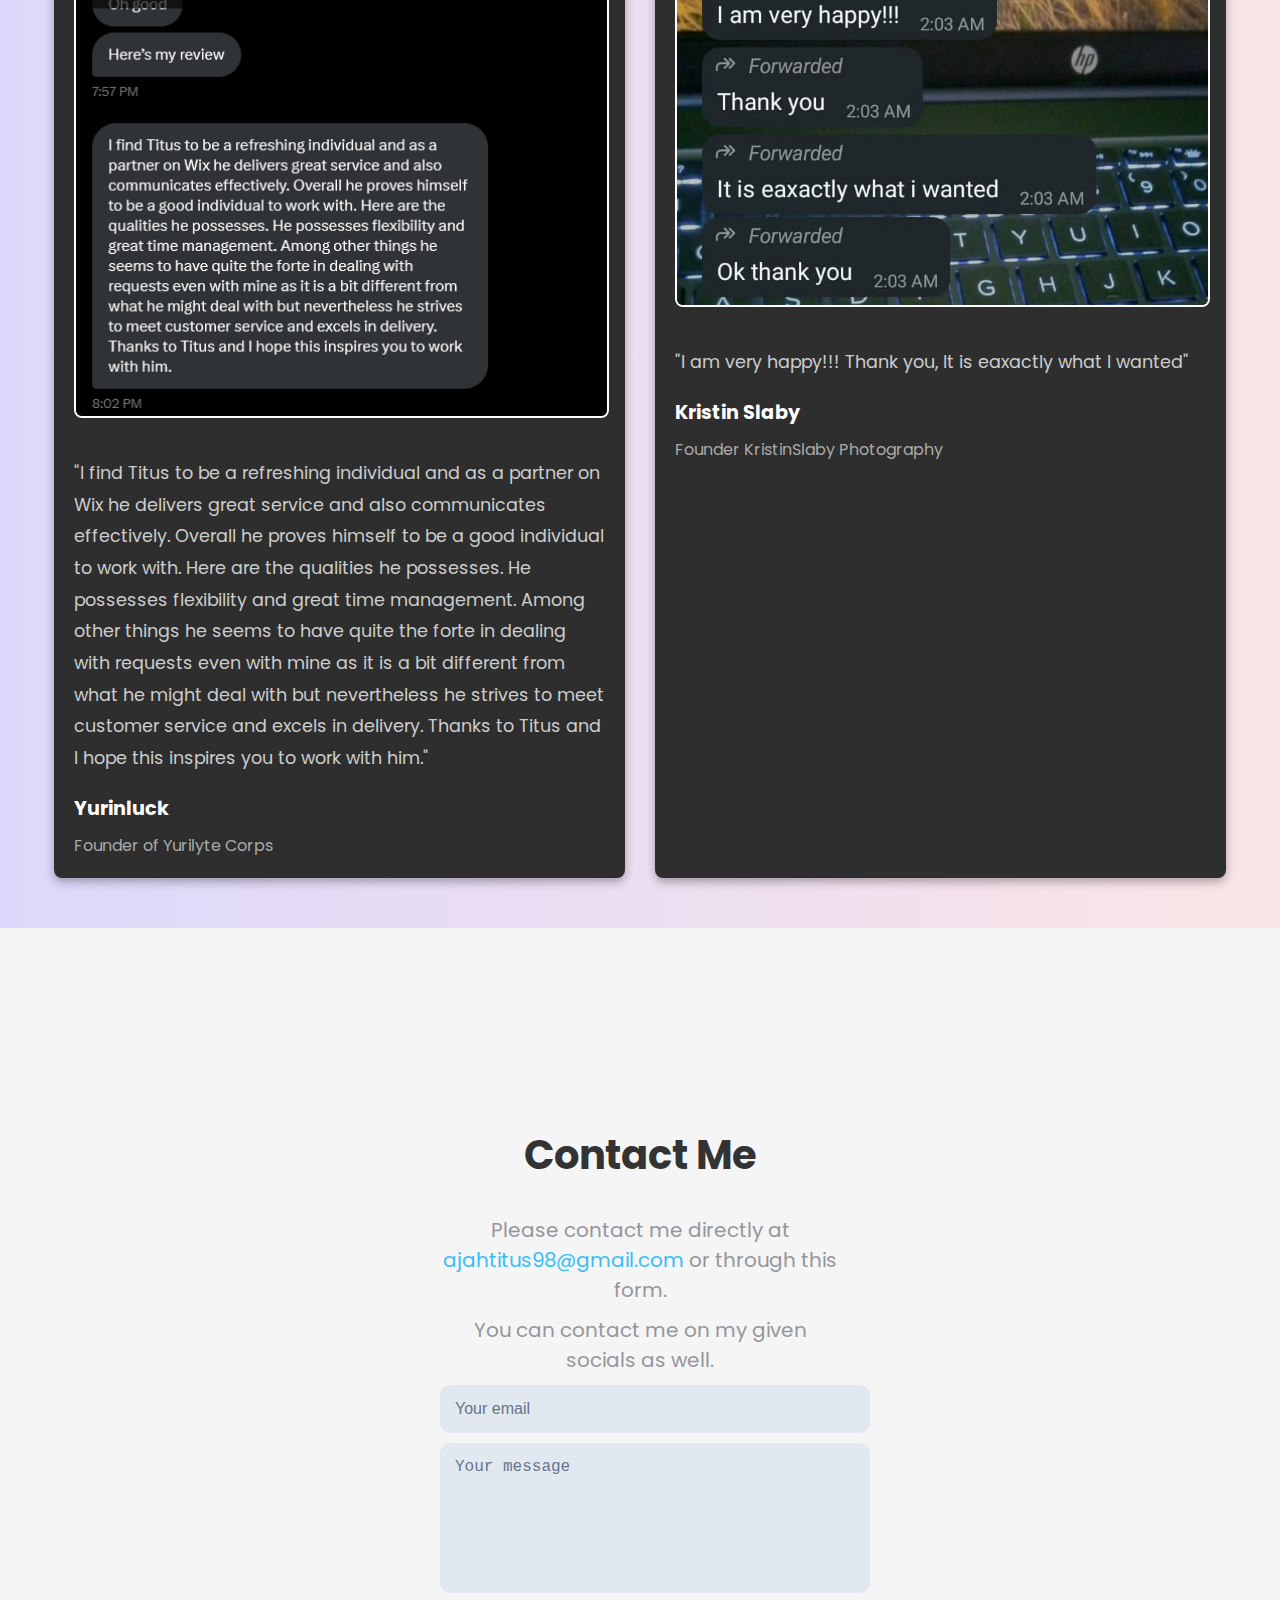
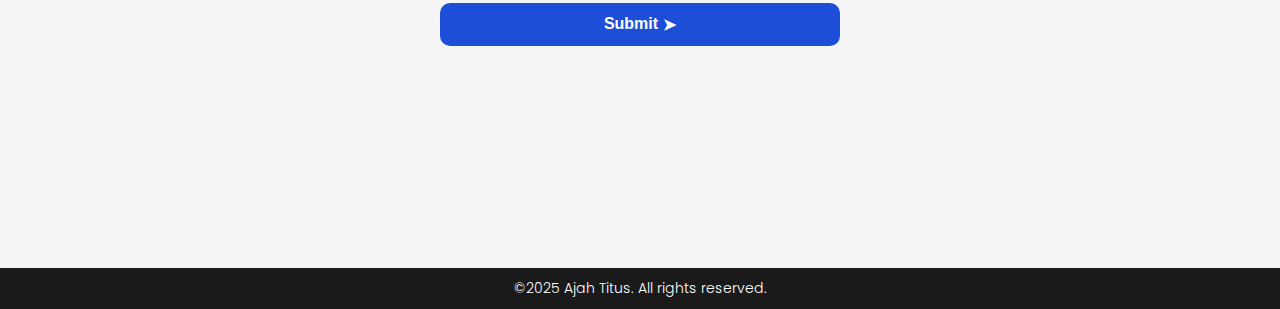
==== commit 2ace92eb: "Update index.html" ====
--- a/index.html
+++ b/index.html
@@ -24,7 +24,7 @@
     <!-- Navbar -->
     <div class="navbar">
       <div class="navbar-links" id="navbarLinks">
-        <a href="index.html">Home</a>
+        <a href="/">Home</a>
         <a href="index.html#about">About</a>
         <a href="index.html#projects">Project</a>
         <a href="index.html#testimonials">Testimonials</a>
@@ -33,7 +33,7 @@
       </div>
       <div class="menu-icon" id="menuIcon">☰</div>
       <div class="dropdown-menu" id="dropdownMenu">
-        <a href="/index.html">Home</a>
+        <a href="/">Home</a>
         <a href="index.html#about">About</a>
         <a href="index.html#projects">Project</a>
         <a href="index.html#testimonials">Testimonials</a>
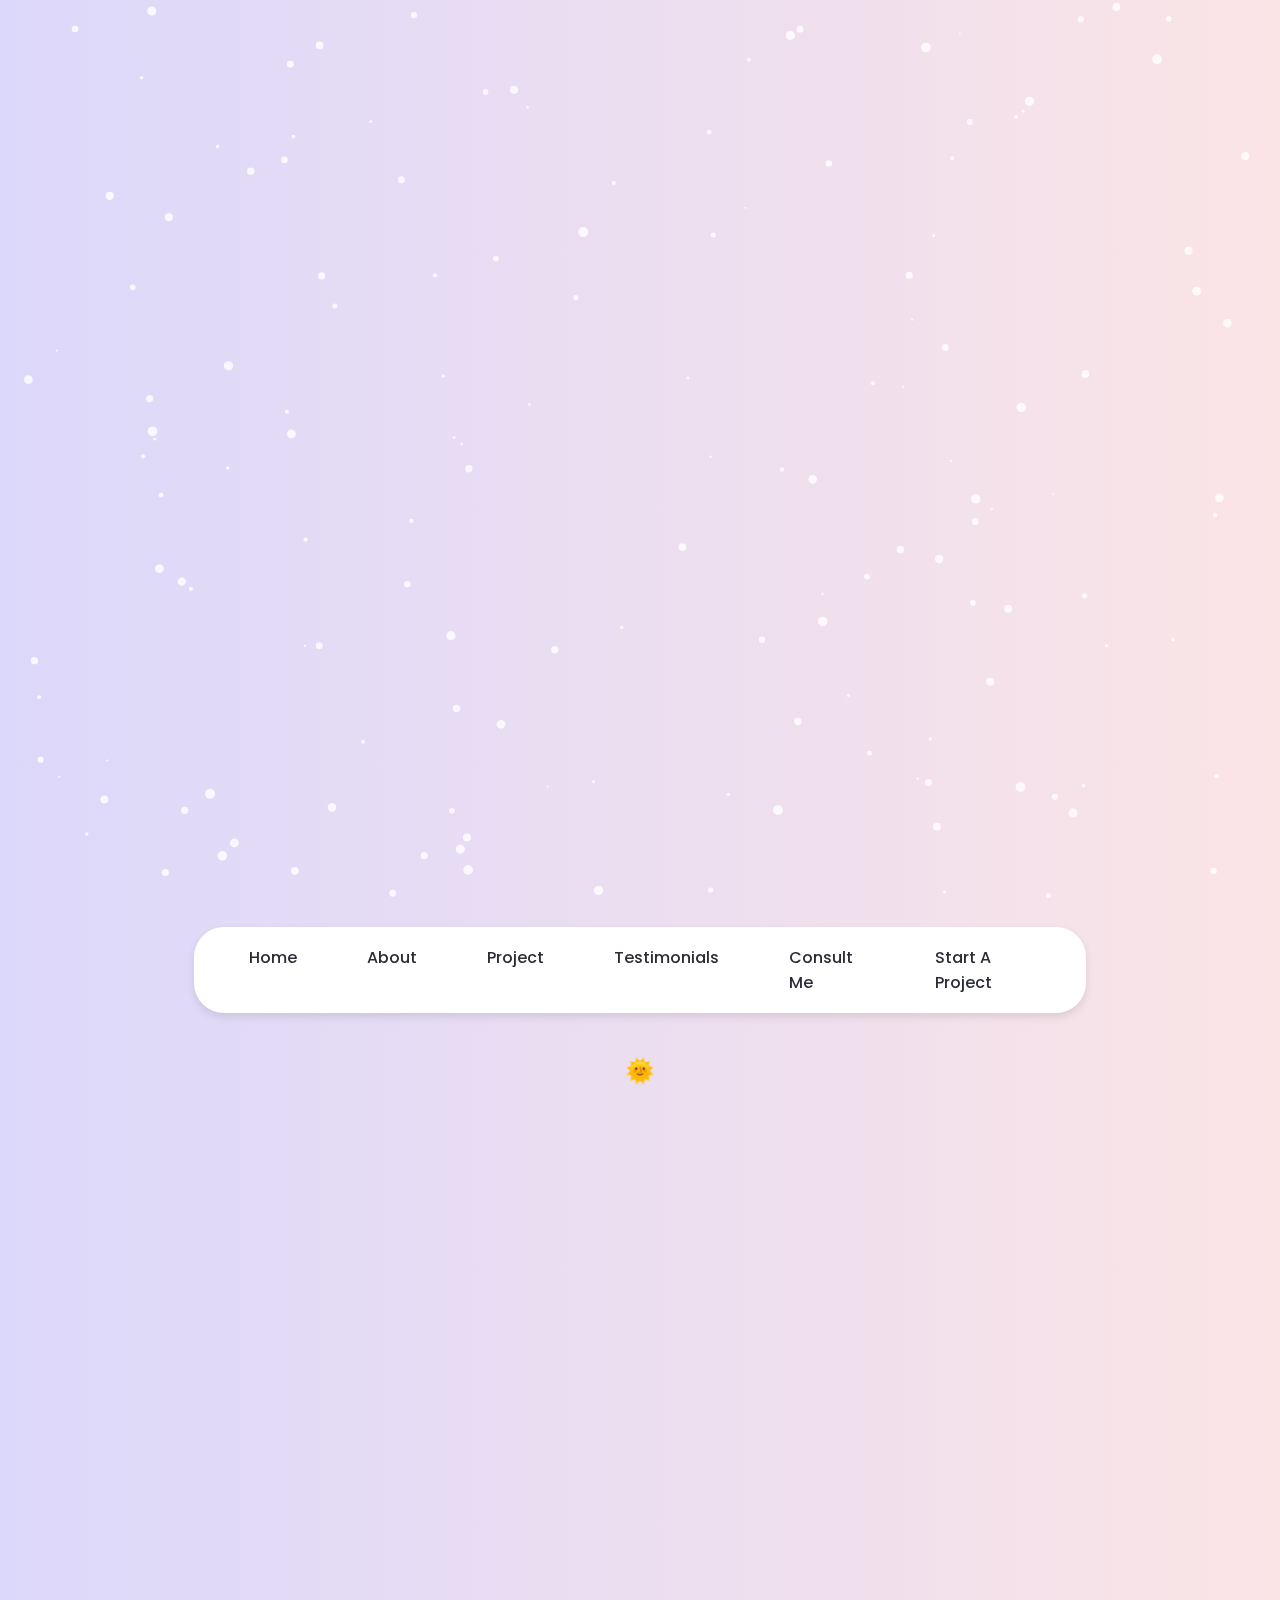
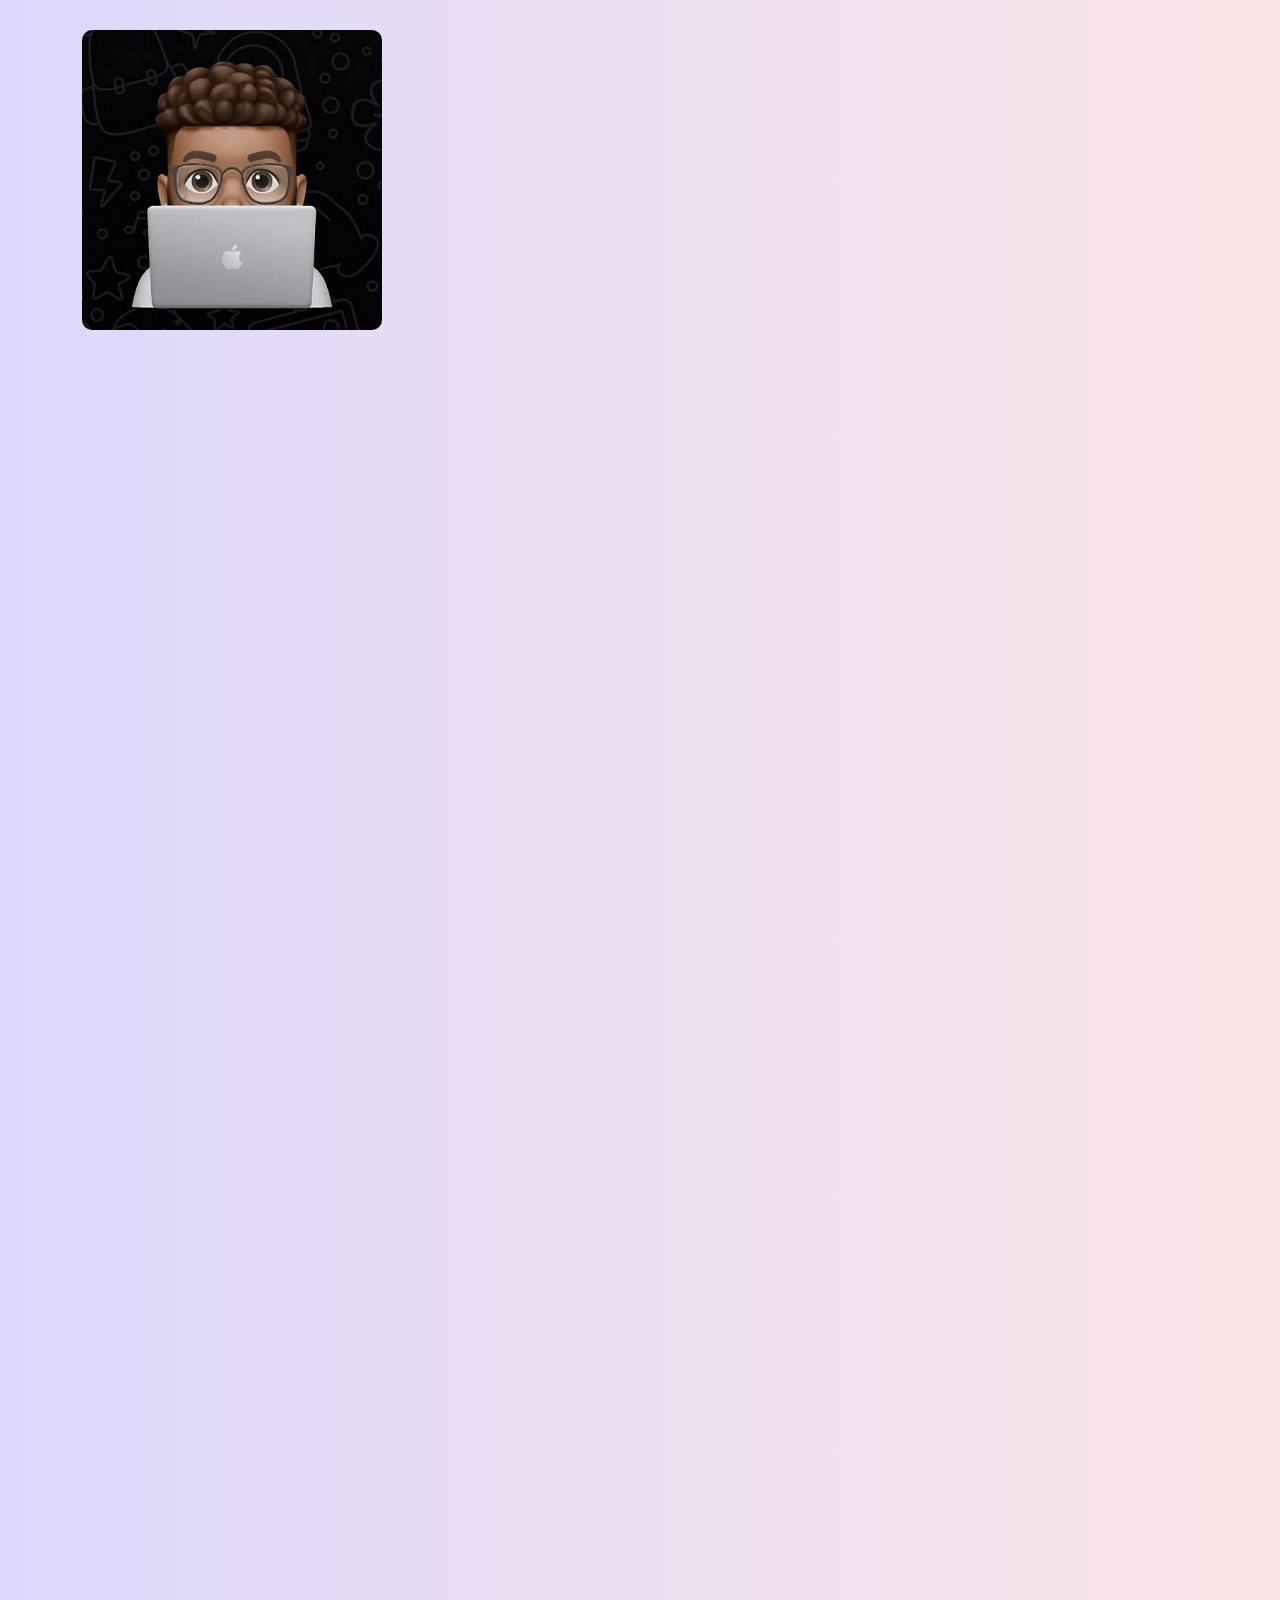
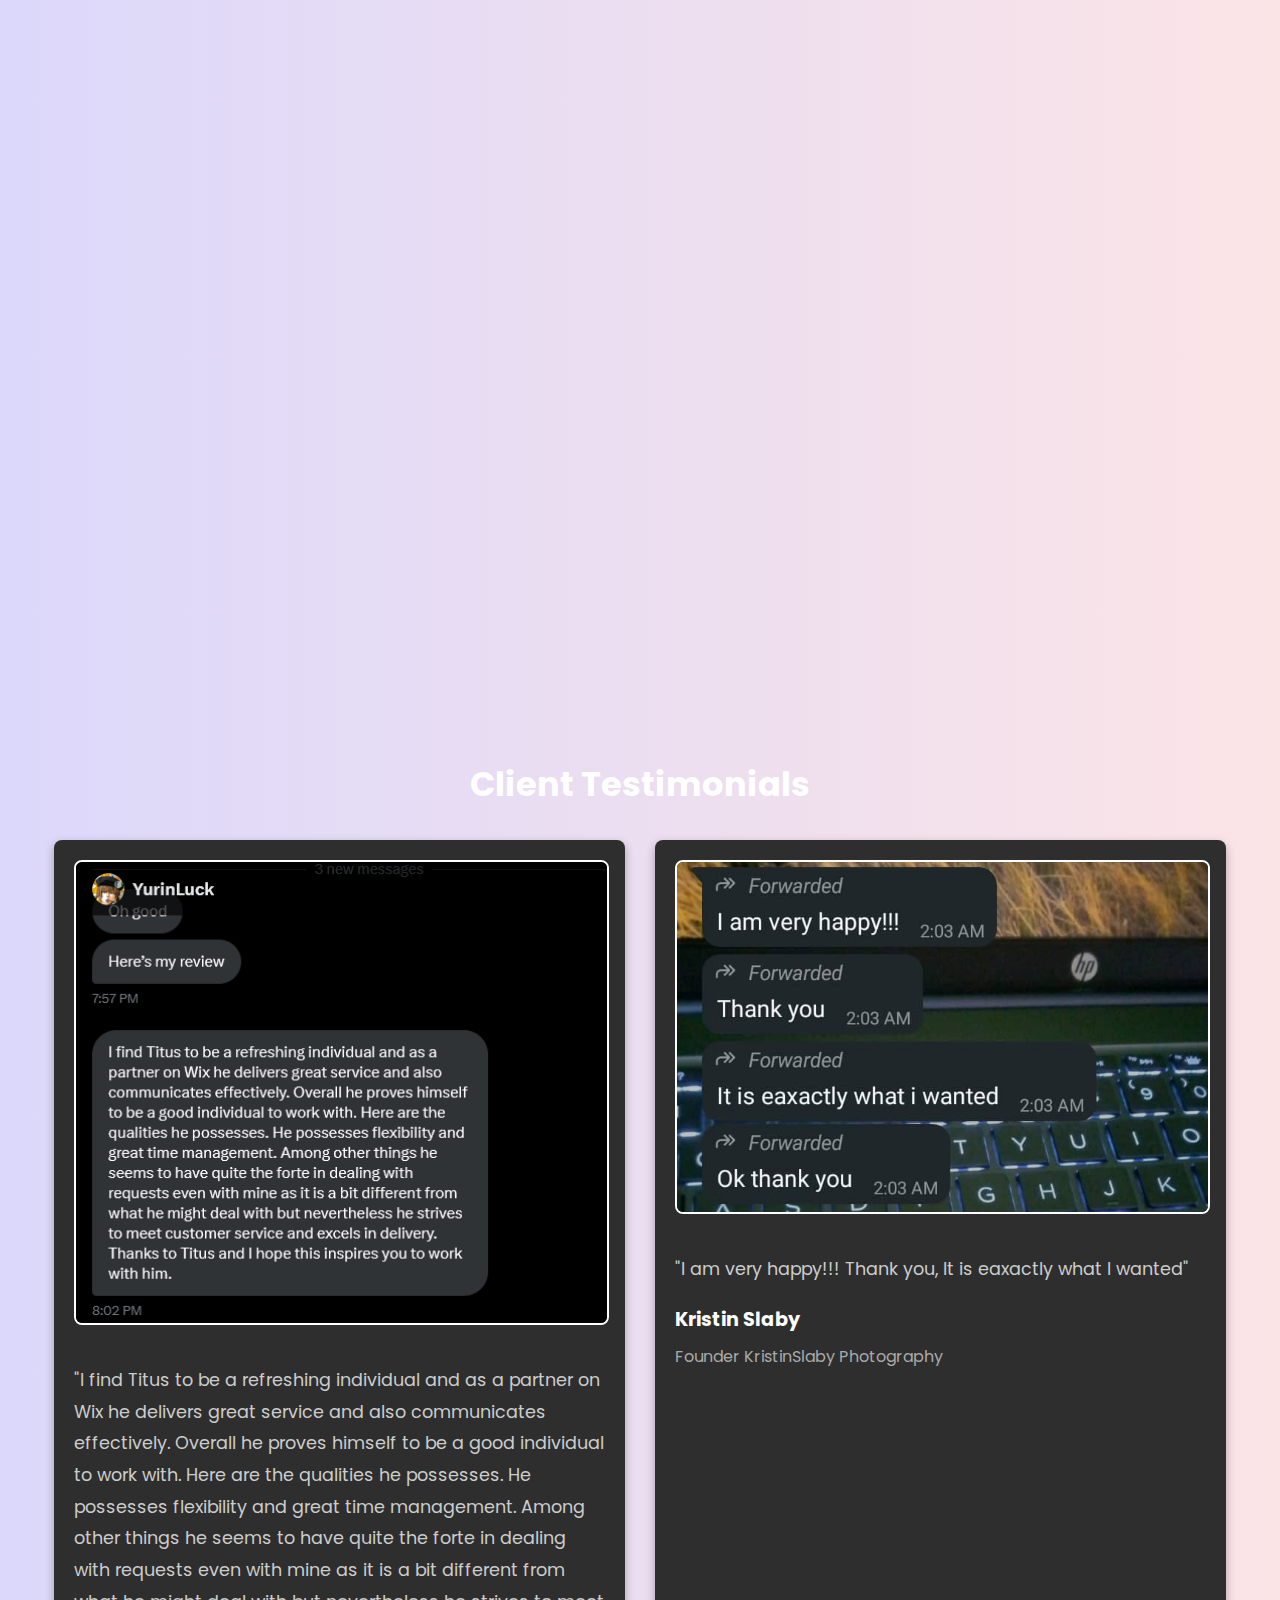
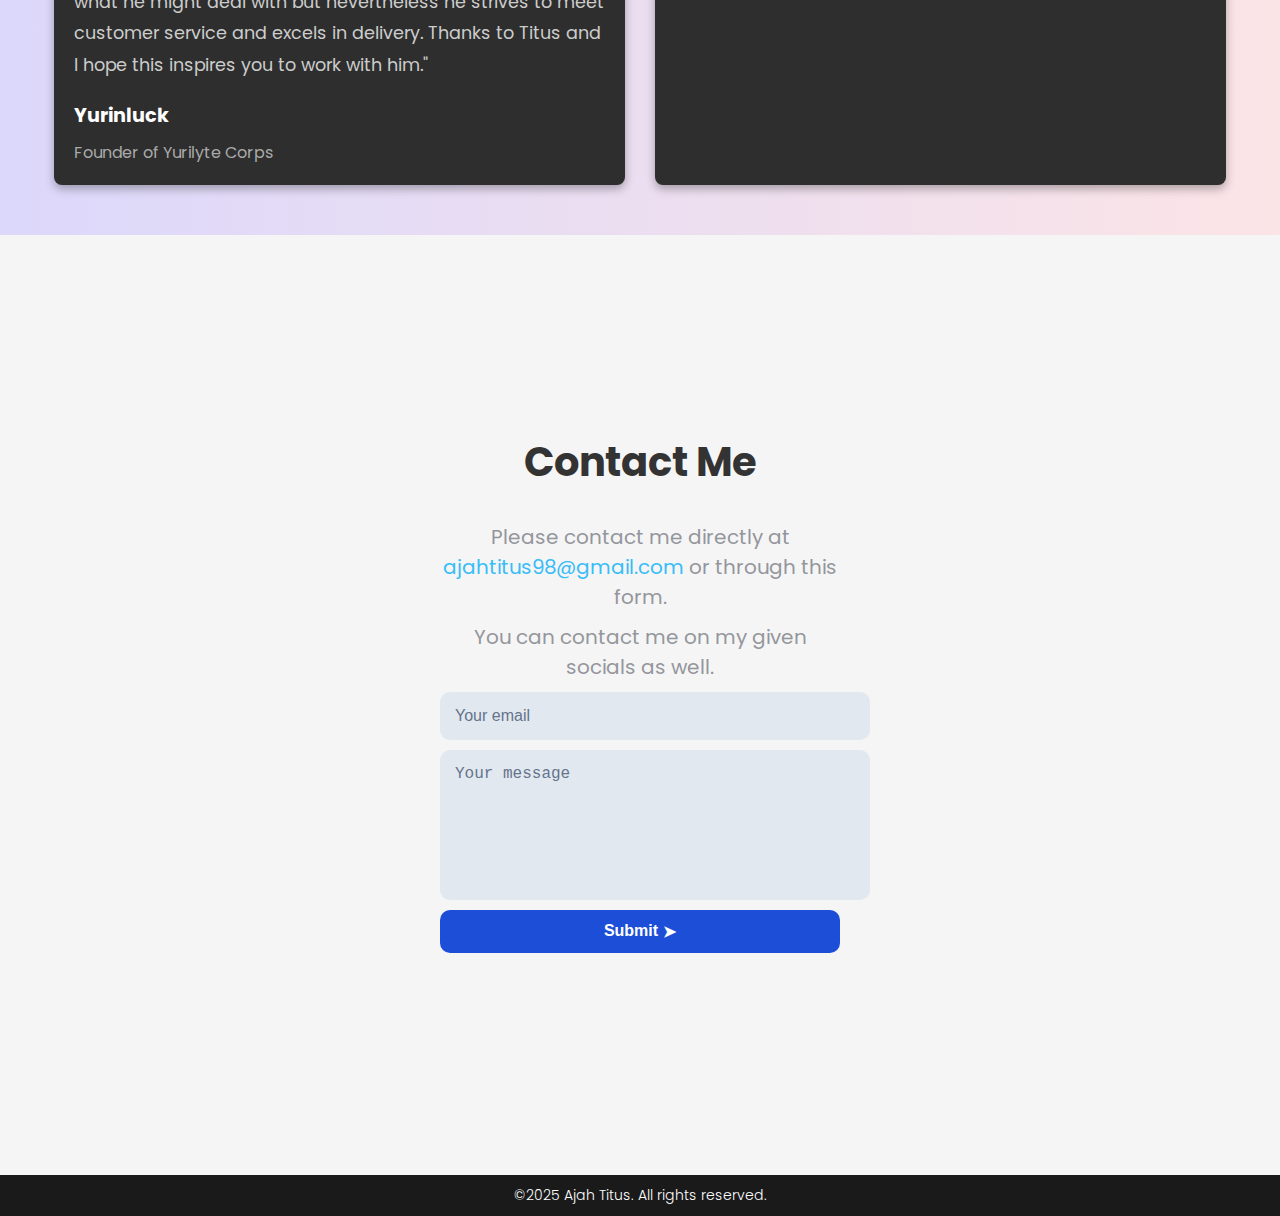
==== commit cbfa679a: "Update index.html" ====
--- a/index.html
+++ b/index.html
@@ -21,10 +21,13 @@
     <script src="https://cdn.jsdelivr.net/npm/aos@2.3.4/dist/aos.js"></script>
   </head>
   <body>
+    <div id="canvas-container">
+      <canvas id="snowCanvas"></canvas>
+    </div>    
     <!-- Navbar -->
     <div class="navbar">
       <div class="navbar-links" id="navbarLinks">
-        <a href="/">Home</a>
+        <a href="index.html">Home</a>
         <a href="index.html#about">About</a>
         <a href="index.html#projects">Project</a>
         <a href="index.html#testimonials">Testimonials</a>
@@ -33,7 +36,7 @@
       </div>
       <div class="menu-icon" id="menuIcon">☰</div>
       <div class="dropdown-menu" id="dropdownMenu">
-        <a href="/">Home</a>
+        <a href="/index.html">Home</a>
         <a href="index.html#about">About</a>
         <a href="index.html#projects">Project</a>
         <a href="index.html#testimonials">Testimonials</a>
@@ -55,76 +58,80 @@
           <button id="dismissGreeting">Dismiss</button>
         </div>
 
-        <div class="header" data-aos="fade-down">HI!</div>
-        <div class="name" data-aos="fade-up" data-aos-delay="200">
-          <span class="name-prefix">MY NAME IS </span>
-          <span class="name-main">AJAH TITUS</span>
-        </div>
-        <div class="description" data-aos="fade-up" data-aos-delay="400">
-          A Full-Stack developer with a focus on both frontend and backend
-          development for websites, and I find great enjoyment in building and
-          coding web applications.
-        </div>
-
-        <div class="cta-section" data-aos="zoom-in" data-aos-delay="600">
-          <a href="#contact-title" class="primary-btn">Contact me here →</a>
-          <button
-  class="secondary-btn"
-  onclick="window.open('https://titus-dev.vercel.app//cv/Titus-CV-2025.pdf', '_blank')"
->
-  Download Resume
-  <img
-    src="icon/download.gif"
-    alt="Download Icon"
-    width="16"
-    height="16"
-  />
-</button>
-
-          <div class="social-icons" data-aos="fade-up" data-aos-delay="800">
-            <a
-              href="https://www.linkedin.com/in/ajah-titus-836078255/"
-              target="_blank"
-              class="social-icon"
+        <div class="dark-section">
+          <div class="header" data-aos="fade-down">HI!</div>
+          <div class="name" data-aos="fade-up" data-aos-delay="200">
+            <span class="name-prefix">MY NAME IS </span>
+            <span class="name-main">AJAH TITUS</span>
+          </div>
+          </div>
+          <div class="description" data-aos="fade-up" data-aos-delay="400">
+            A Full-Stack developer with a focus on both frontend and backend
+            development for websites, and I find great enjoyment in building and
+            coding web applications.
+          </div>
+
+          <div class="cta-section" data-aos="zoom-in" data-aos-delay="600">
+            <a href="#contact-title" class="primary-btn">Contact me here →</a>
+            <button
+              class="secondary-btn"
+              onclick="window.open('https://titus-dev.vercel.app//cv/Ajah-Titus-CV.pdf', '_blank')"
             >
+              Download Resume
               <img
-                src="icon/linkedin-svgrepo-com.svg"
-                alt="LinkedIn"
-                width="24"
-                height="24"
+                src="icon/download.gif"
+                alt="Download Icon"
+                width="16"
+                height="16"
               />
-            </a>
-            <a
-              href="https://github.com/ajahtitus/"
-              target="_blank"
-              class="social-icon"
-            >
-              <img
-                src="icon/icons8-github.svg"
-                alt="GitHub"
-                width="24"
-                height="24"
-              />
-            </a>
-            <a
-              href="https://x.com/NoHitchCode"
-              target="_blank"
-              class="social-icon"
-            >
-              <img
-                src="icon/icons8-x.svg"
-                alt="Close Icon"
-                width="24"
-                height="24"
-              />
-            </a>
-          </div>
-        </div>
-      </div>
-      <div class="emoji" data-aos="flip-left" data-aos-delay="1000">
-        <img src="image/avatar-image.png" alt="Avatar" />
+            </button>
+
+            <div class="social-icons" data-aos="fade-up" data-aos-delay="800">
+              <a
+                href="https://www.linkedin.com/in/ajah-titus-836078255/"
+                target="_blank"
+                class="social-icon"
+              >
+                <img
+                  src="icon/linkedin-svgrepo-com.svg"
+                  alt="LinkedIn"
+                  width="24"
+                  height="24"
+                />
+              </a>
+              <a
+                href="https://github.com/ajahtitus/"
+                target="_blank"
+                class="social-icon"
+              >
+                <img
+                  src="icon/icons8-github.svg"
+                  alt="GitHub"
+                  width="24"
+                  height="24"
+                />
+              </a>
+              <a
+                href="https://x.com/NoHitchCode"
+                target="_blank"
+                class="social-icon"
+              >
+                <img
+                  src="icon/icons8-x.svg"
+                  alt="Close Icon"
+                  width="24"
+                  height="24"
+                />
+              </a>
+            </div>
+          </div>
+        </div>
+        <div class="emoji" data-aos="flip-left" data-aos-delay="1000">
+          <img src="image/avatar-image.png" alt="Avatar" />
+        </div>
       </div>
     </div>
+
     <div
       class="about-me-container"
       style="
@@ -497,6 +504,80 @@
     });
   </script>
   <script>
+    // Get the canvas and its context
+    const canvas = document.getElementById("snowCanvas");
+    const ctx = canvas.getContext("2d");
+
+    // Set canvas size to match the window
+    canvas.width = window.innerWidth;
+    canvas.height = window.innerHeight;
+
+    // Handle resize
+    window.addEventListener("resize", () => {
+      canvas.width = window.innerWidth;
+      canvas.height = window.innerHeight;
+    });
+
+    // Snowflake properties
+    const snowflakes = [];
+    const maxSnowflakes = 150; // Adjust the number of snowflakes for density
+
+    class Snowflake {
+      constructor() {
+        this.x = Math.random() * canvas.width; // Random horizontal position
+        this.y = Math.random() * canvas.height; // Random vertical position
+        this.radius = Math.random() * 4 + 1; // Random size
+        this.speed = Math.random() * 3 + 1; // Fall speed
+        this.wind = Math.random() * 2 - 1; // Horizontal sway
+      }
+
+      update() {
+        this.y += this.speed;
+        this.x += this.wind;
+
+        // Reset snowflake when it falls out of view
+        if (this.y > canvas.height) {
+          this.y = -this.radius;
+          this.x = Math.random() * canvas.width;
+        }
+
+        // Reset position if it drifts too far horizontally
+        if (this.x > canvas.width || this.x < 0) {
+          this.x = Math.random() * canvas.width;
+          this.y = -this.radius;
+        }
+      }
+
+      draw() {
+        ctx.beginPath();
+        ctx.arc(this.x, this.y, this.radius, 0, Math.PI * 2);
+        ctx.fillStyle = "rgba(255, 255, 255, 0.8)";
+        ctx.fill();
+      }
+    }
+
+    // Initialize snowflakes
+    function createSnowflakes() {
+      for (let i = 0; i < maxSnowflakes; i++) {
+        snowflakes.push(new Snowflake());
+      }
+    }
+
+    // Animate the snowflakes
+    function animateSnow() {
+      ctx.clearRect(0, 0, canvas.width, canvas.height); // Clear canvas
+      snowflakes.forEach((snowflake) => {
+        snowflake.update();
+        snowflake.draw();
+      });
+      requestAnimationFrame(animateSnow); // Loop the animation
+    }
+
+    // Start the snow effect
+    createSnowflakes();
+    animateSnow();
+  </script>
+  <script>
     const greetingElement = document.getElementById("greeting");
     const dismissButton = document.getElementById("dismissGreeting");
 
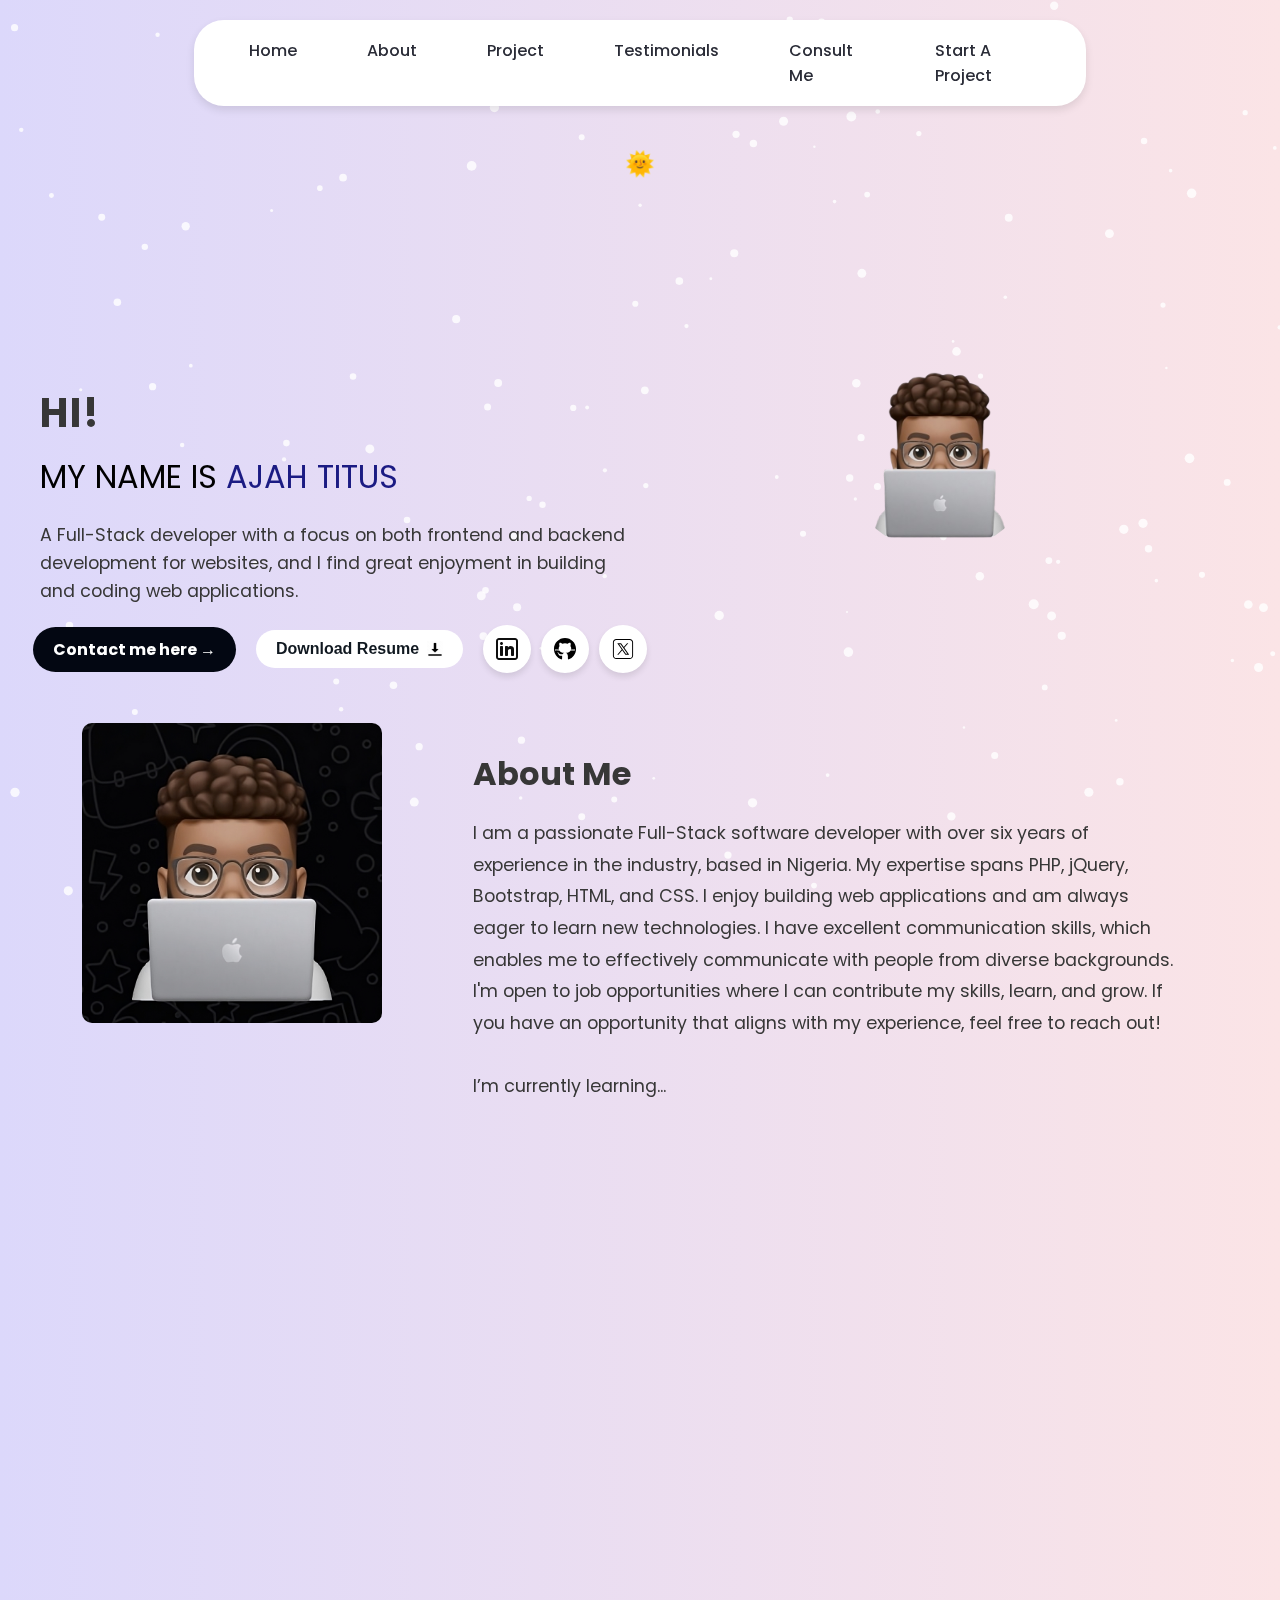
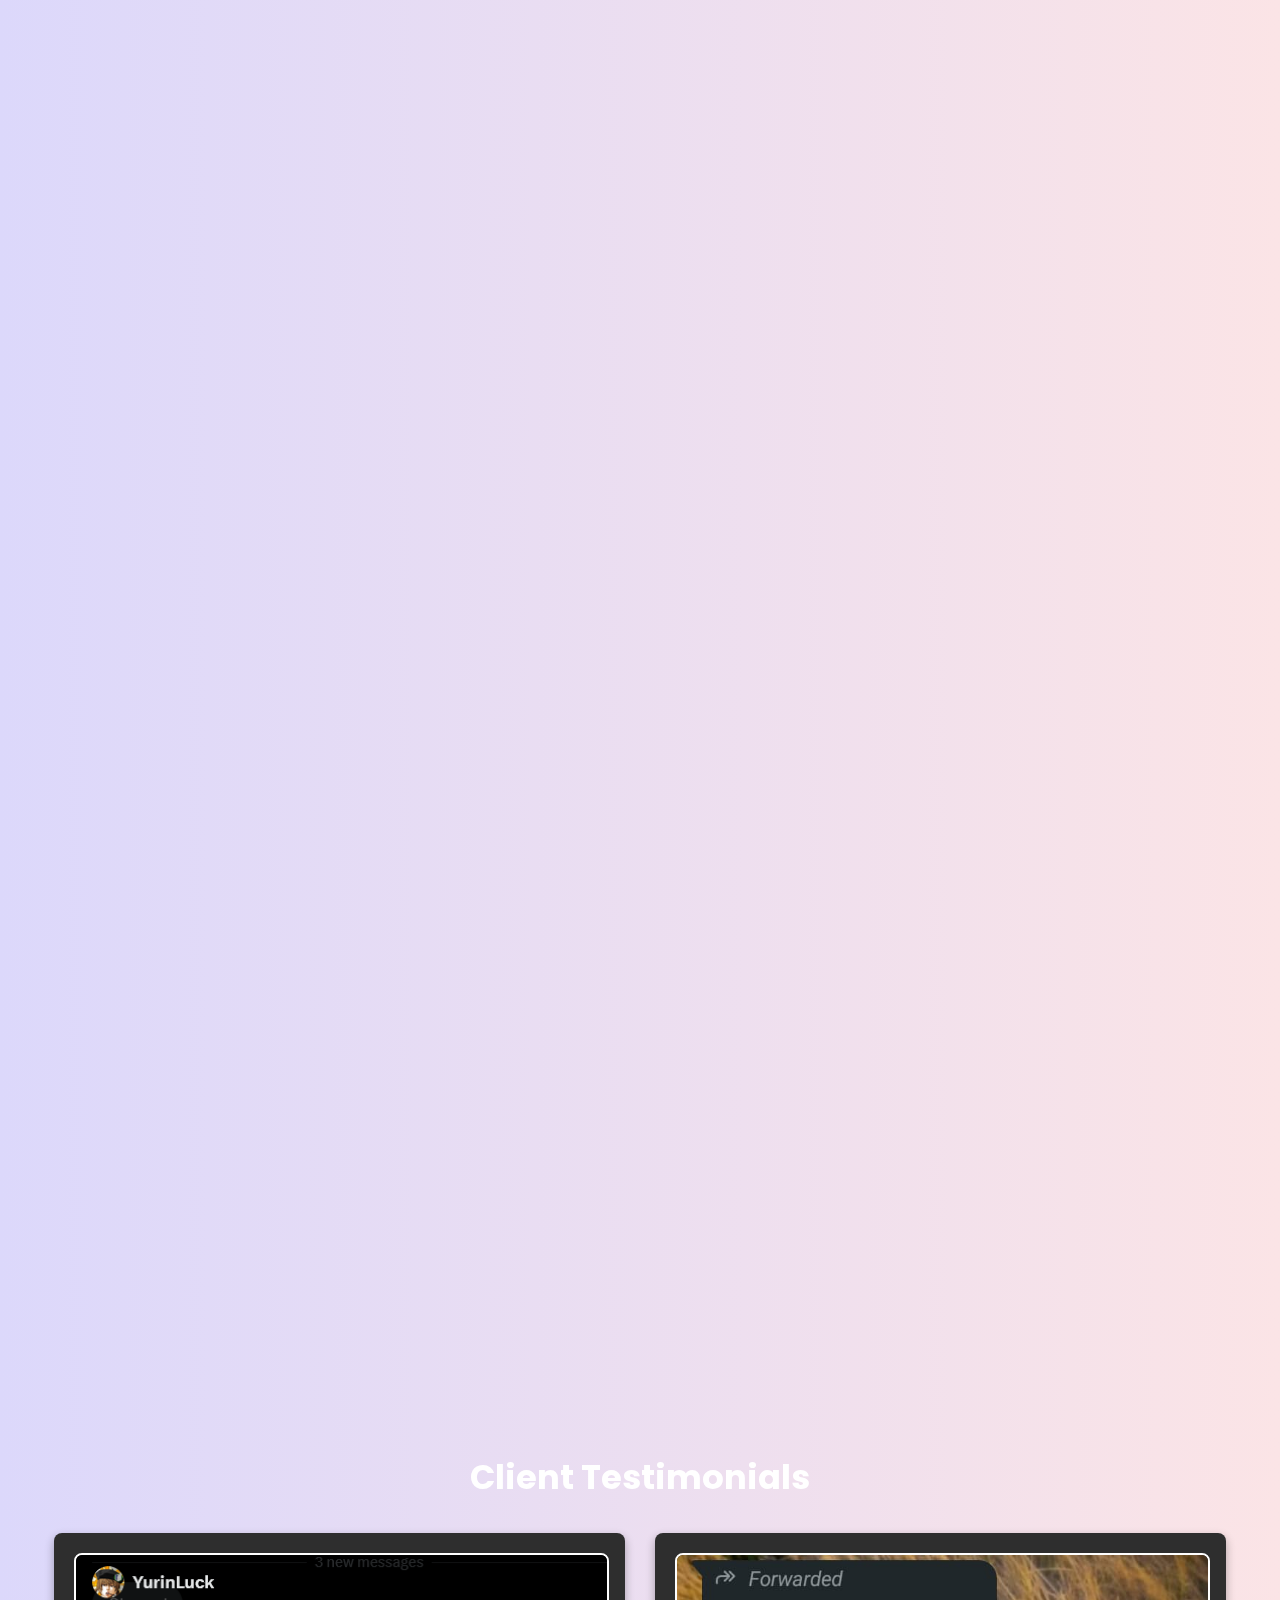
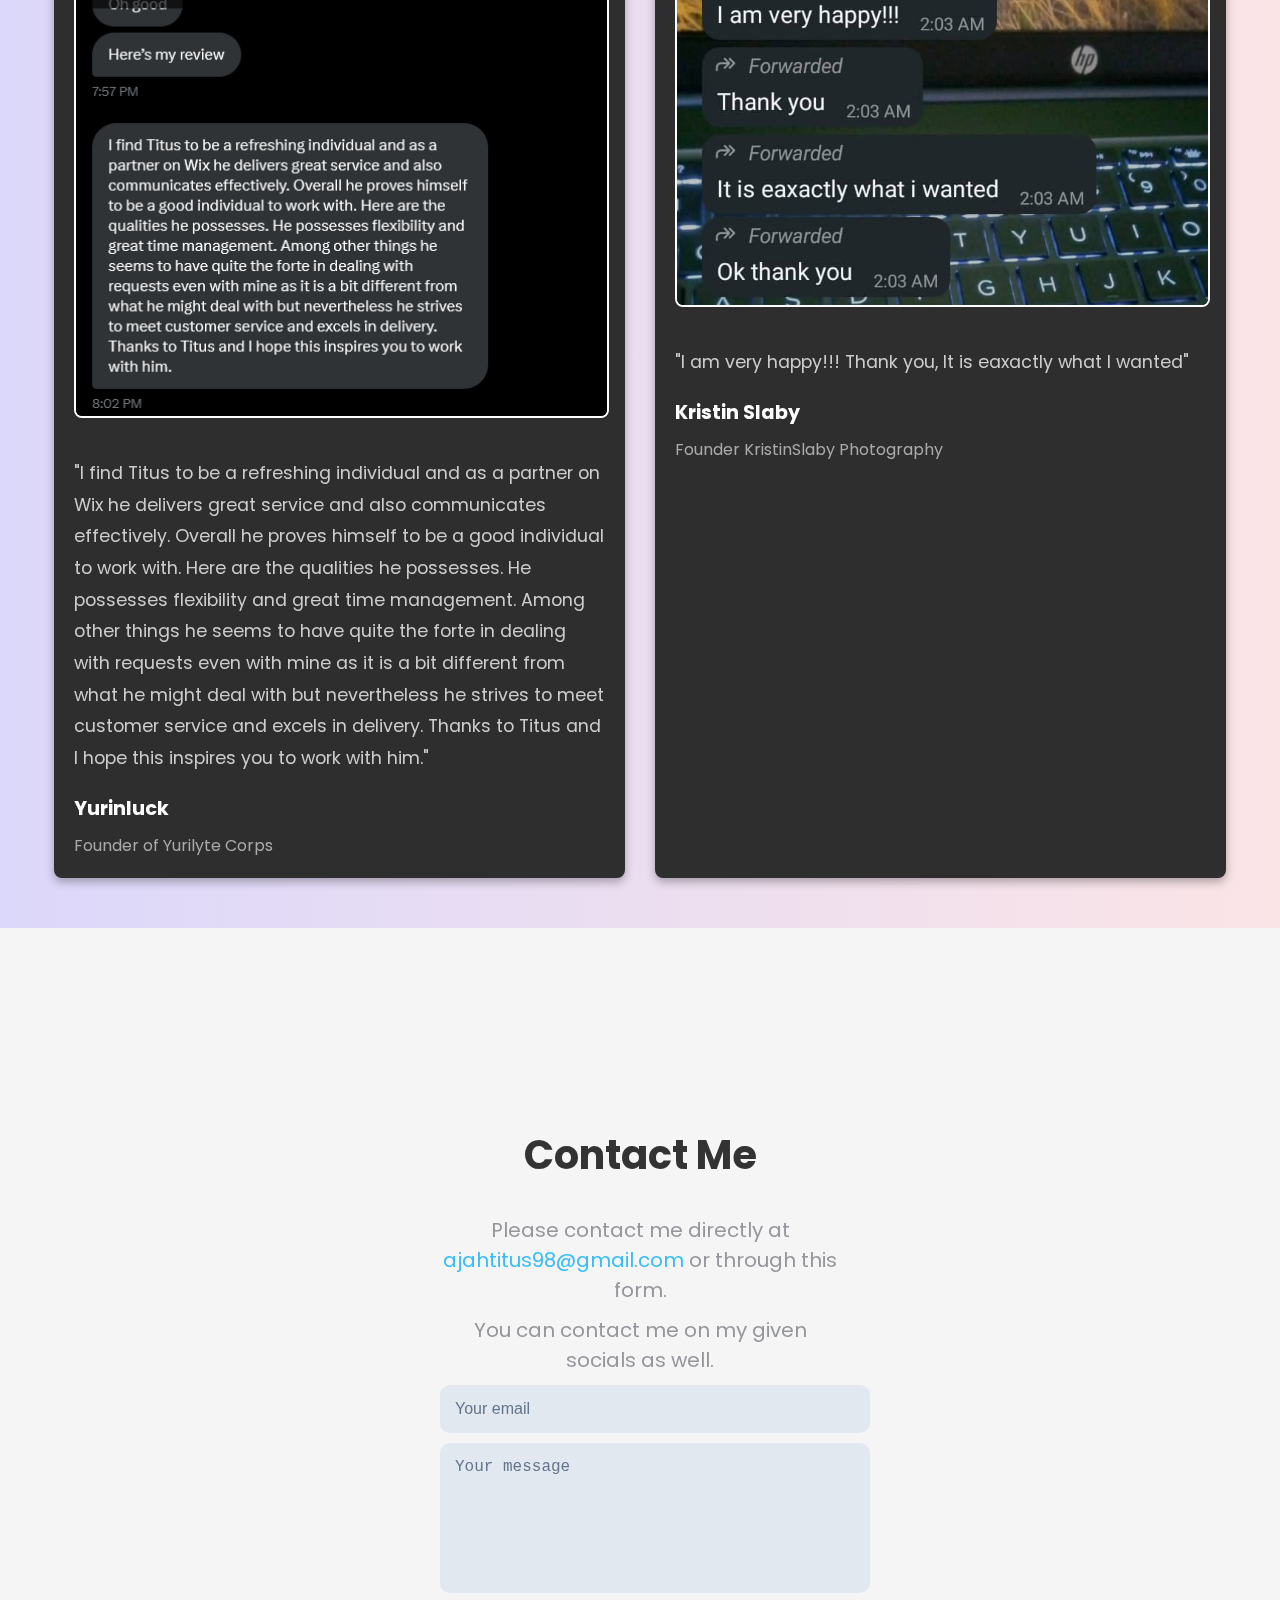
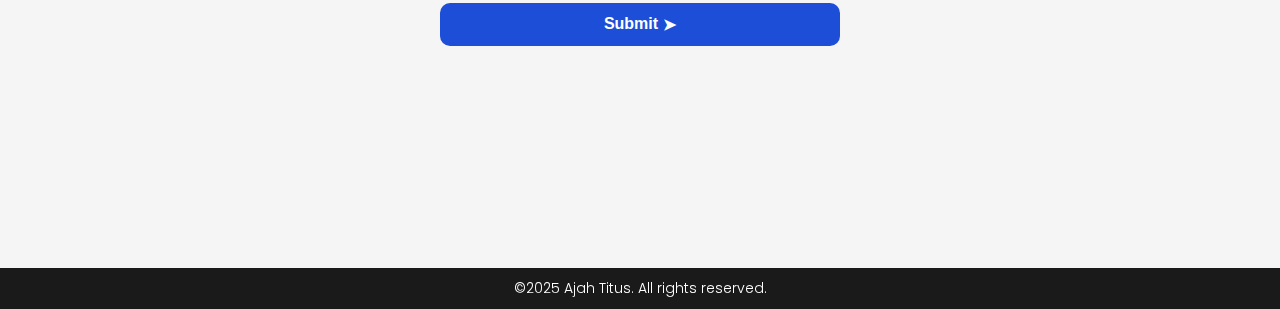
==== commit f0e653d8: "Update index.html" ====
--- a/index.html
+++ b/index.html
@@ -187,7 +187,7 @@
         <span
           class="font-bold text-primaryBlue"
           data-aos="fade-up"
-          data-aos-delay="800"
+          data-aos-delay="100"
           >ReactJs and NodeJs</span
         >
       </div>
--- a/styles.css
+++ b/styles.css
@@ -1104,3 +1104,32 @@
 #darkmode-toggle:checked + label {
   transition: all 0.3s ease;
 }
+
+canvas {
+  position: absolute;
+  top: 0;
+  left: 0;
+}
+#canvas-container {
+  position: fixed;
+  top: 0;
+  left: 0;
+  width: 100%;
+  height: 100%;
+  z-index: -1; /* Keeps the canvas behind all other elements */
+  pointer-events: none; /* Ensures the canvas doesn't block clicks */
+}
+
+#snowCanvas {
+  width: 100%;
+  height: 100%;
+}
+canvas#snowCanvas {
+  position: fixed;
+  top: 0;
+  left: 0;
+  width: 100vw; /* Full viewport width */
+  height: 100vh; /* Full viewport height */
+  z-index: -1; /* Behind other content */
+  pointer-events: none; /* Doesn't block clicks or interactions */
+}
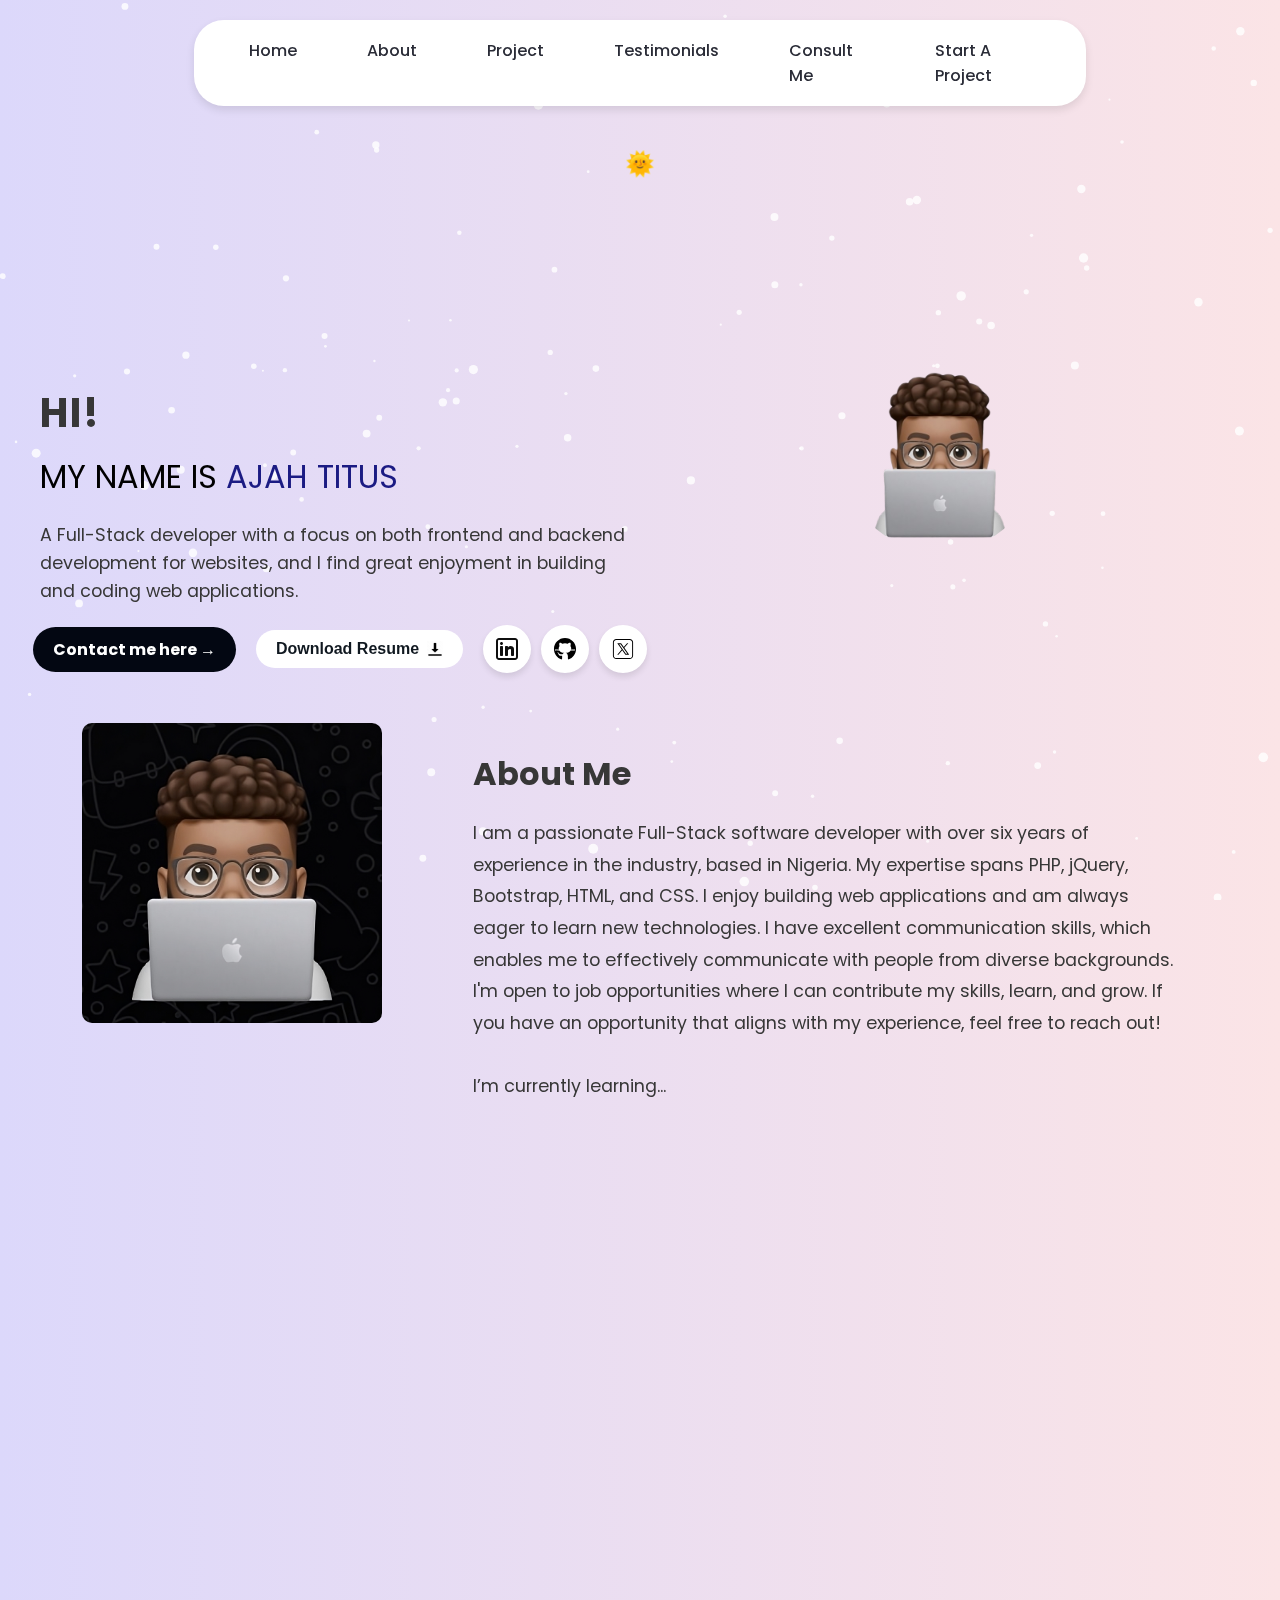
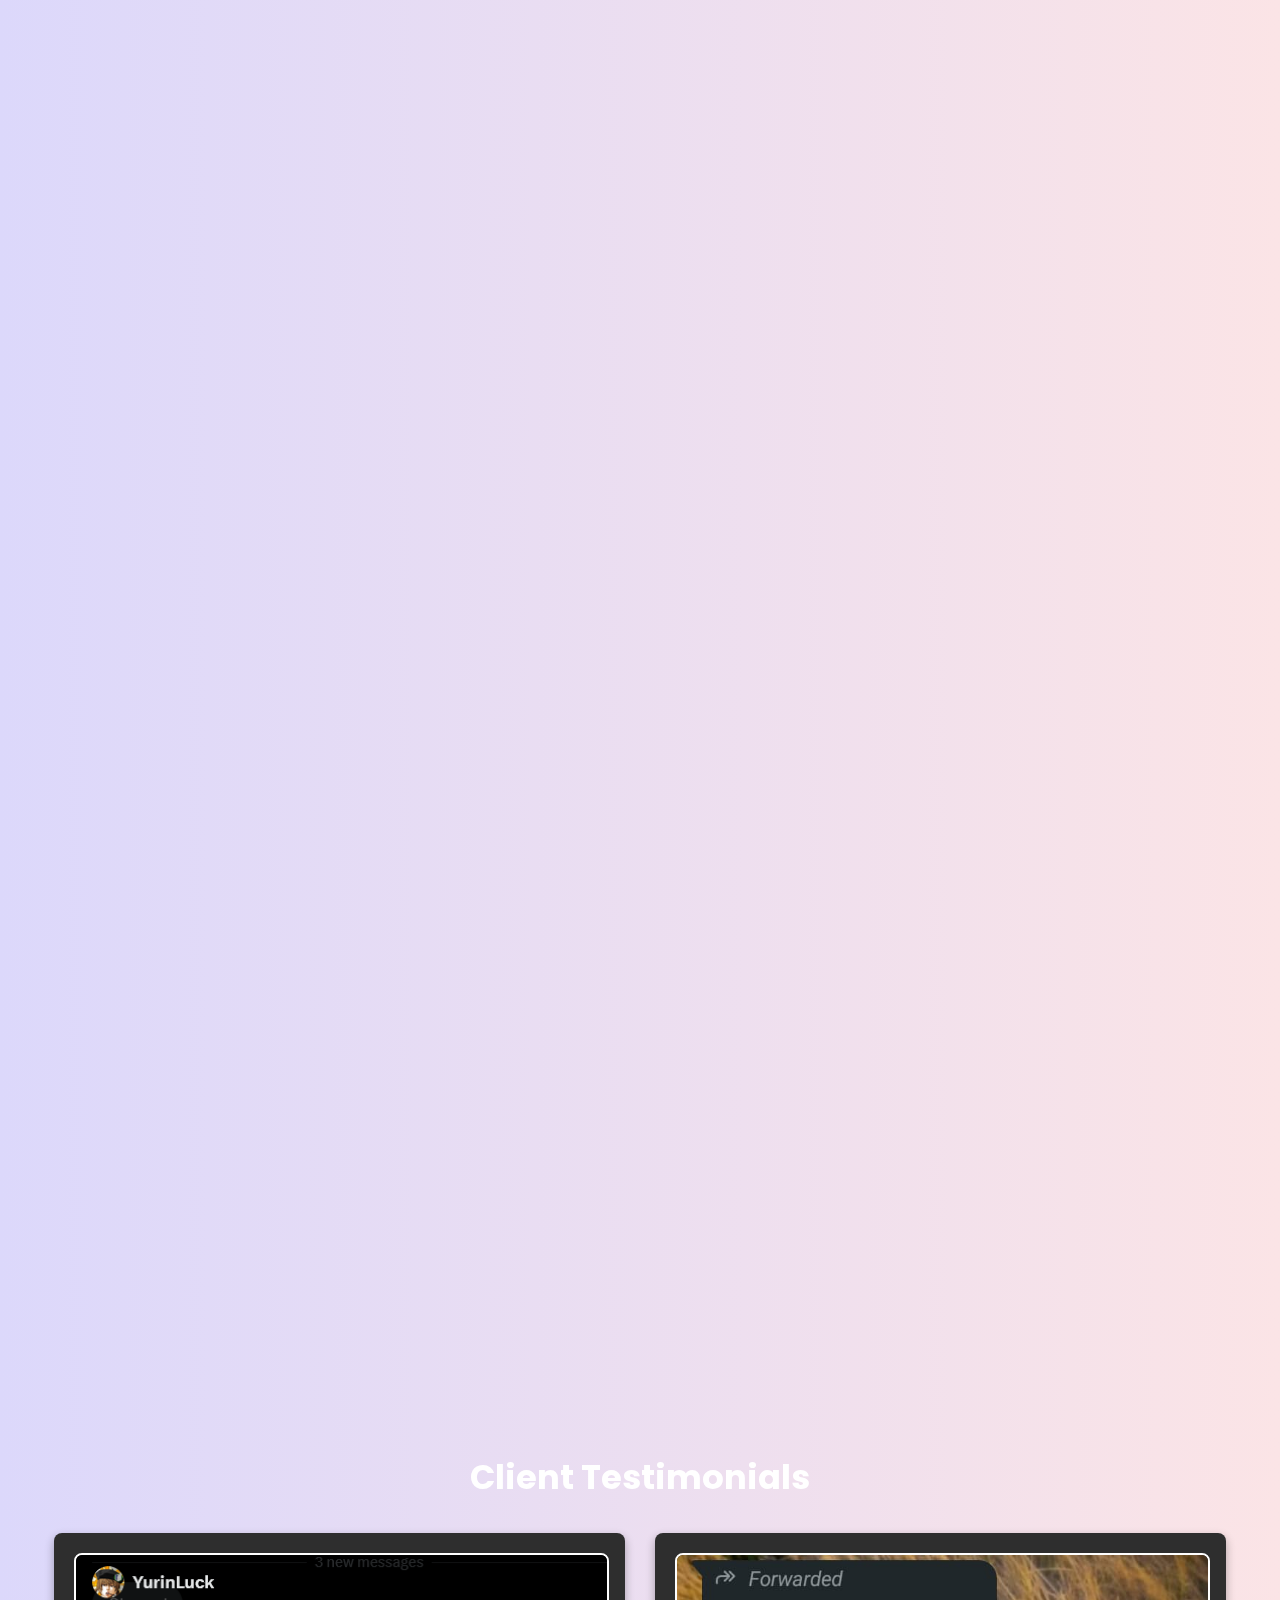
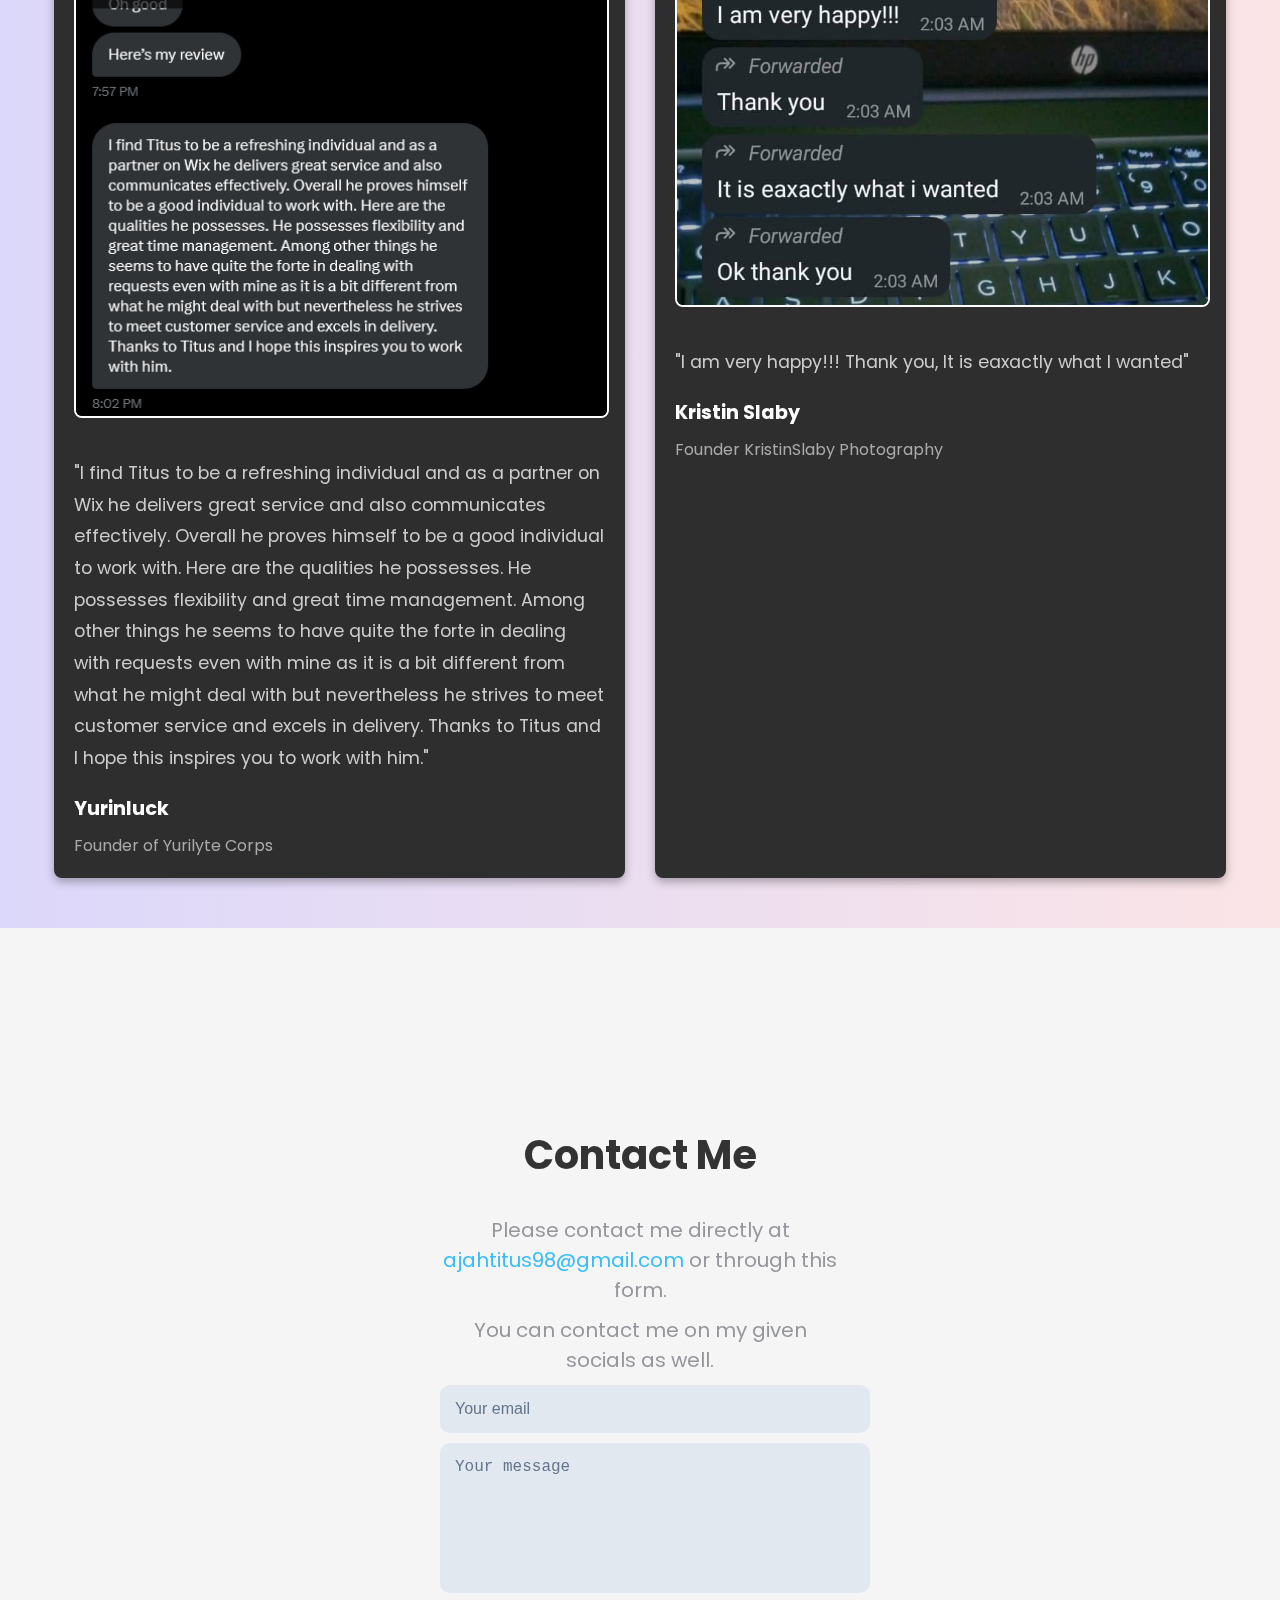
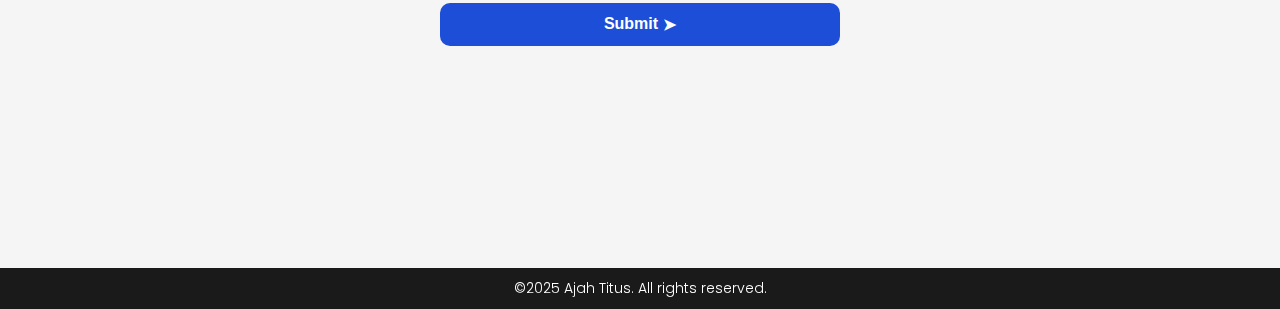
==== commit 72bbf6a2: "Update index.html" ====
--- a/index.html
+++ b/index.html
@@ -40,6 +40,7 @@
         <a href="index.html#about">About</a>
         <a href="index.html#projects">Project</a>
         <a href="index.html#testimonials">Testimonials</a>
+        <a href="consult-me.html">Consult Me</a>
         <a href="start-a-project.html">Start A Project</a>
       </div>
     </div>
